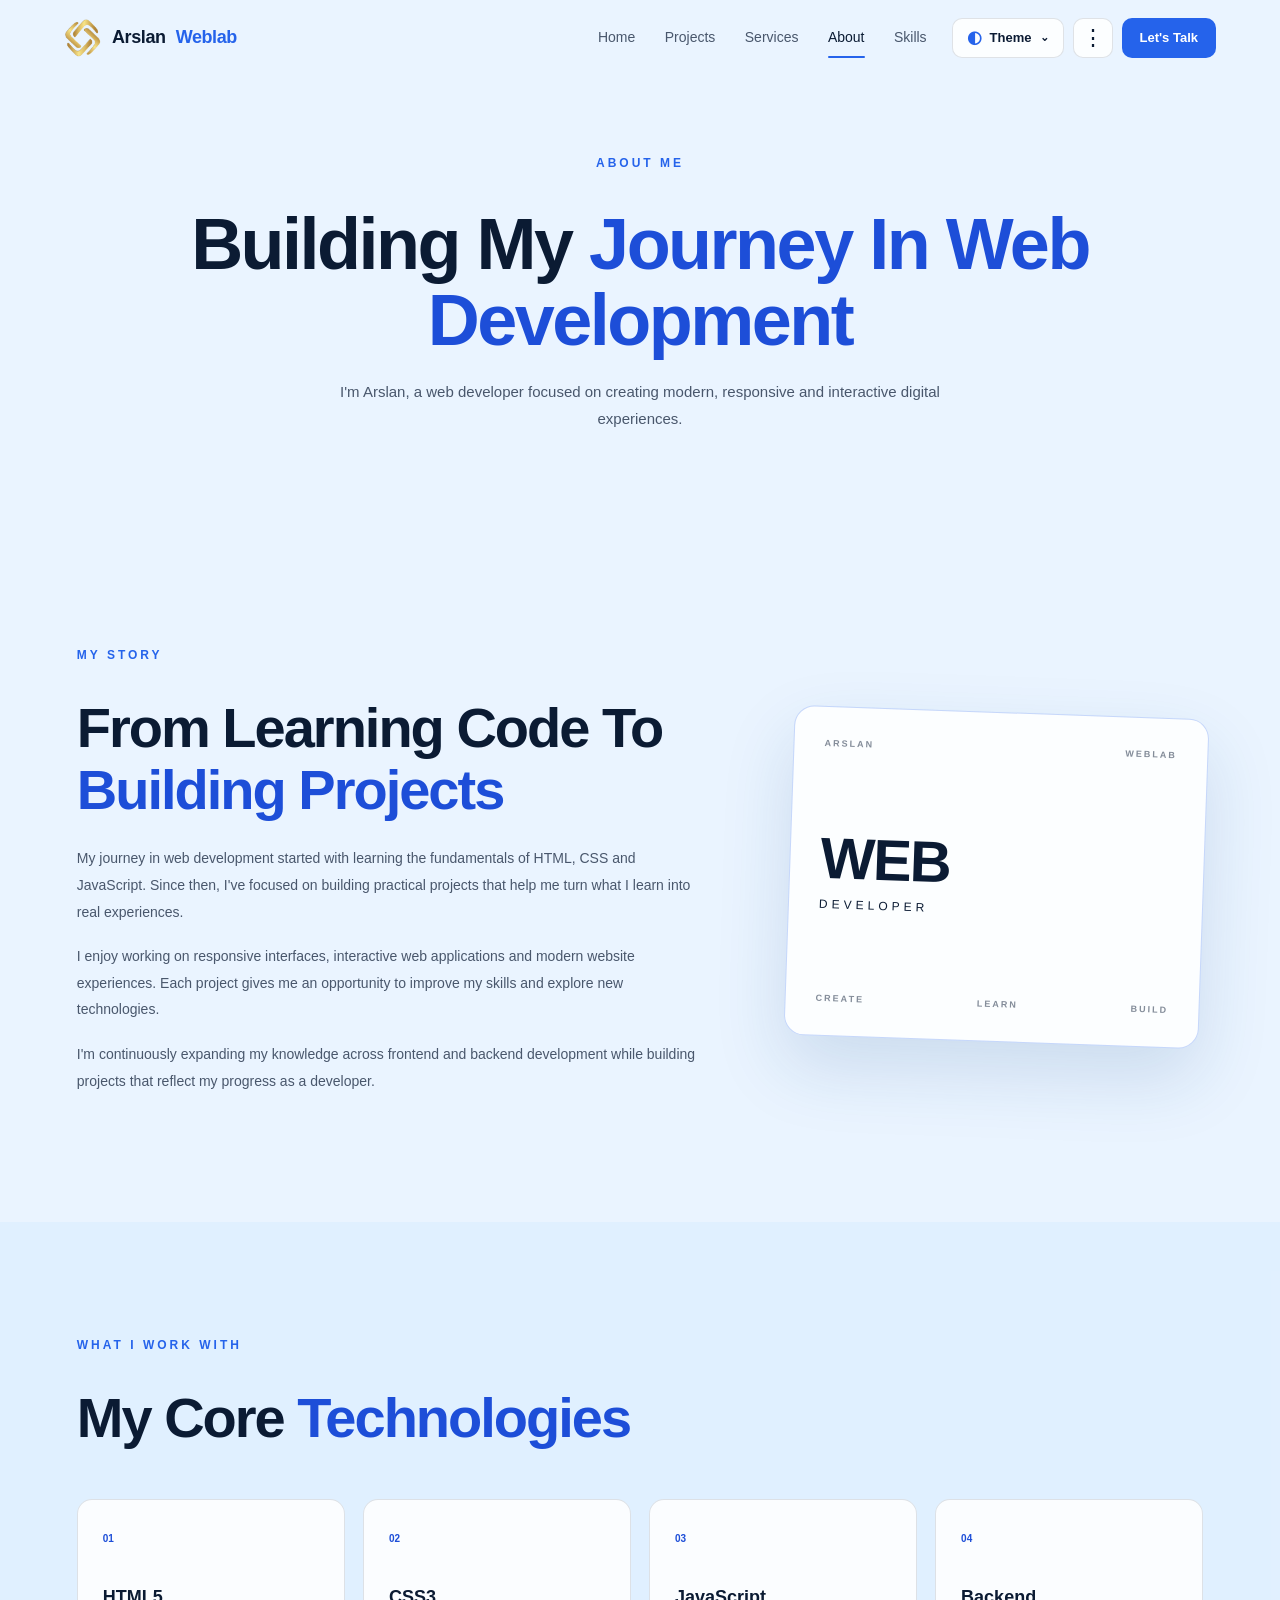
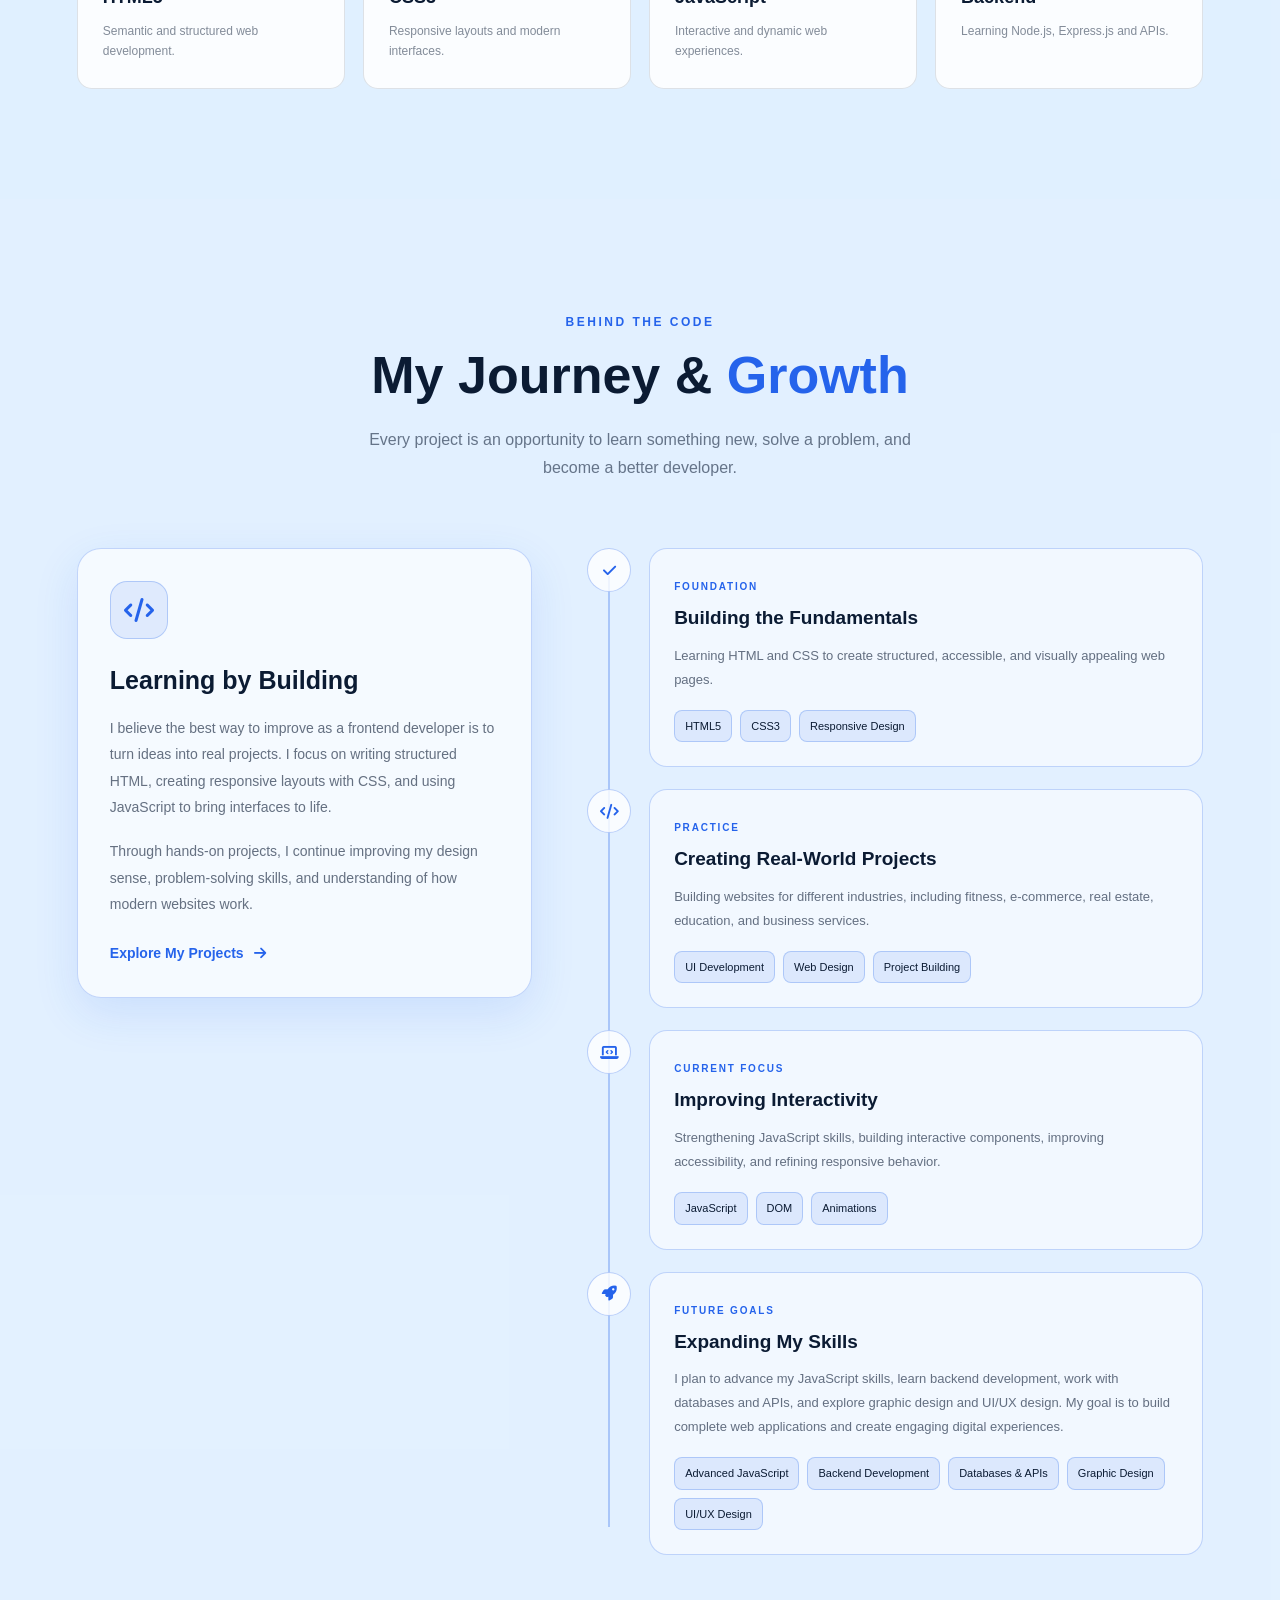
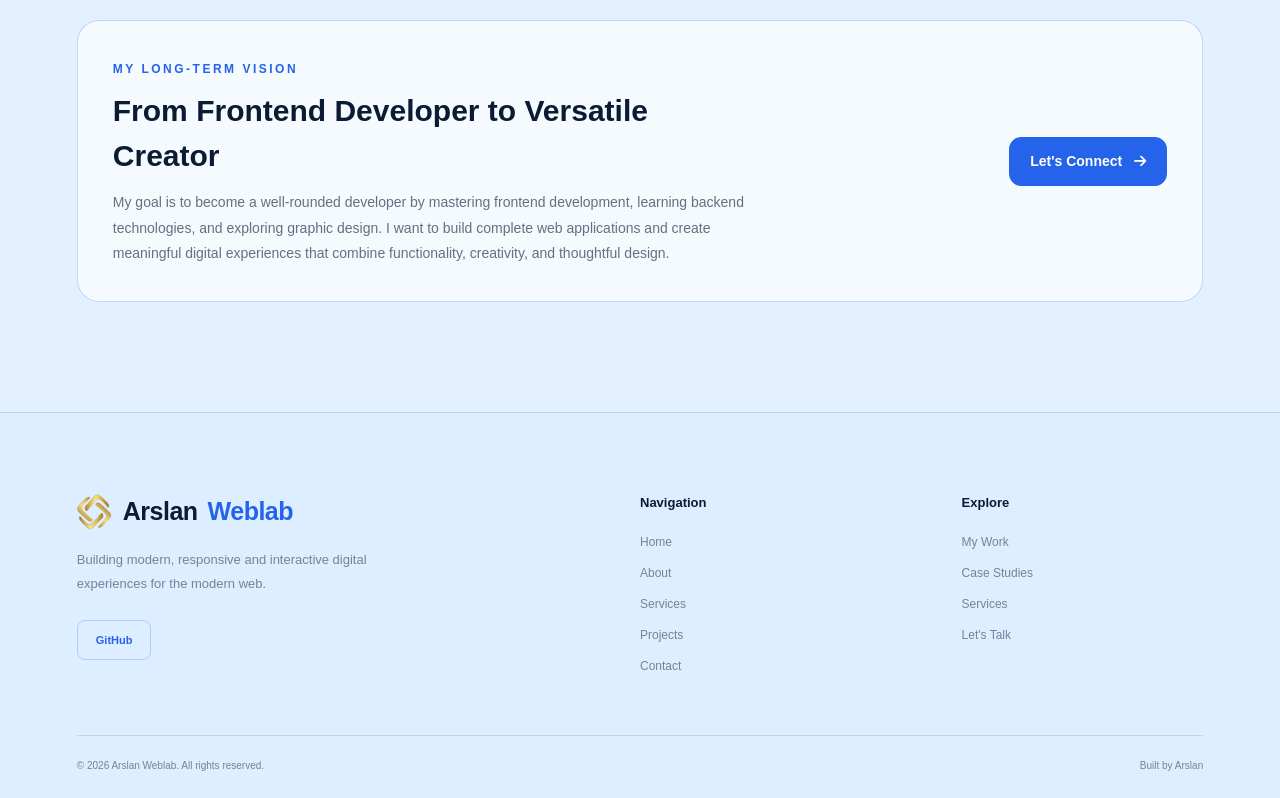
==== pages/about.html @ ab236b1d "Initial commit" ====
<!DOCTYPE html>
<html lang="en">

<head>
    <meta charset="UTF-8">
    <meta name="viewport" content="width=device-width, initial-scale=1.0">
    <title>About | Arslan Weblab</title>

    <link rel="stylesheet" href="../css/style.css">
    <link rel="stylesheet" href="../css/components.css">
    <link rel="stylesheet" href="../css/pages.css">
    <link rel="stylesheet" href="../css/responsive.css">
    <link rel="icon" href="../assets/logo/logo.png" type="image/png">
    <link rel="stylesheet" href="https://cdnjs.cloudflare.com/ajax/libs/font-awesome/6.7.2/css/all.min.css">

    <noscript><style>#pageLoader{display:none!important;}</style></noscript>
    <script>
        (function() {
            var validThemes = ["system", "dark-blue", "light-blue", "white", "multi"];
            var saved = "system";
            try {
                var stored = localStorage.getItem("selectedTheme") || localStorage.getItem("arslanWeblabTheme");
                if (stored === "black") {
                    saved = "dark-blue";
                } else if (validThemes.indexOf(stored) !== -1) {
                    saved = stored;
                }
            } catch (e) {
                saved = "system";
            }
            var systemDark = window.matchMedia && window.matchMedia("(prefers-color-scheme: dark)").matches;
            var applied = saved === "system" ? (systemDark ? "dark-blue" : "light-blue") : saved;
            document.documentElement.setAttribute("data-theme", applied);
            document.documentElement.setAttribute("data-selected-theme", saved);
        })();
    </script>
</head>

<body>

    <div id="pageLoader" class="page-loader" aria-hidden="true">
        <div class="loader-track">
            <div class="loader-bar"></div>
        </div>
    </div>

  

    <header class="site-header">

        <nav class="navbar" aria-label="Main Navigation">

            <a href="../index.html" class="brand">
                <img src="../assets/logo/logo.png" alt="Arslan Weblab Logo">
                Arslan<span> Weblab</span>
            </a>

            <div class="nav-links">
                <a href="../index.html" class="nav-link">Home</a>
                <a href="projects.html" class="nav-link">Projects</a>
                <a href="services.html" class="nav-link">Services</a>
                <a href="about.html" class="nav-link active">About</a>
                <a href="about.html#skills" class="nav-link">Skills</a>
            </div>

            <div class="nav-actions">

                <div class="theme-switcher">
                    <button class="theme-toggle-btn" id="themeToggleBtn" type="button" aria-expanded="false"
                        aria-controls="themeOptions" aria-label="Theme menu">
                        <span class="theme-toggle-icon">◐</span>
                        <span>Theme</span>
                        <span class="theme-toggle-arrow">⌄</span>
                    </button>

                    <div class="theme-options" id="themeOptions" hidden>
                        <div class="theme-options-heading">Choose a Theme</div>

                        <button class="theme-option" type="button" data-theme-option="system" aria-pressed="false">
                            <span class="theme-preview theme-preview-system"></span>
                            <span class="theme-option-name">System Theme</span>
                            <span class="theme-check"></span>
                        </button>

                        <button class="theme-option" type="button" data-theme-option="dark-blue" aria-pressed="false">
                            <span class="theme-preview theme-preview-dark"></span>
                            <span class="theme-option-name">Dark Blue</span>
                            <span class="theme-check"></span>
                        </button>

                        <button class="theme-option" type="button" data-theme-option="light-blue" aria-pressed="false">
                            <span class="theme-preview theme-preview-light-blue"></span>
                            <span class="theme-option-name">Light Blue</span>
                            <span class="theme-check"></span>
                        </button>

                        <button class="theme-option" type="button" data-theme-option="white" aria-pressed="false">
                            <span class="theme-preview theme-preview-white"></span>
                            <span class="theme-option-name">Pure White</span>
                            <span class="theme-check"></span>
                        </button>

                        <button class="theme-option" type="button" data-theme-option="multi" aria-pressed="false">
                            <span class="theme-preview theme-preview-multi"></span>
                            <span class="theme-option-name">Multicolor</span>
                            <span class="theme-check"></span>
                        </button>
                    </div>
                </div>

                <button class="more-button" id="moreButton" type="button" aria-label="Open more navigation"
                    aria-expanded="false" aria-controls="moreMenu" title="More">
                    ⋮
                </button>

                <a href="contact.html" class="nav-cta">Let's Talk</a>

            </div>

            <button class="mobile-menu-button" id="mobileMenuButton" type="button" aria-label="Open navigation menu"
                aria-expanded="false" aria-controls="mobileMenu">
                <span></span>
                <span></span>
                <span></span>
            </button>

        </nav>

        <div class="more-menu" id="moreMenu" aria-label="More navigation links">
            <a href="case-studies.html">
                <span>Case Studies</span>
                <span>↗</span>
            </a>
            <a href="services.html#process">
                <span>Process</span>
                <span>↗</span>
            </a>
            <a href="about.html#testimonials">
                <span>Testimonials</span>
                <span>↗</span>
            </a>
            <a href="https://github.com/arslansahil850-alt" target="_blank" rel="noopener noreferrer">
                <span>GitHub</span>
                <span>↗</span>
            </a>
            <a href="about.html#developer">
                <span>Developer</span>
                <span>↗</span>
            </a>
        </div>

        <div class="mobile-menu" id="mobileMenu" aria-label="Mobile Navigation">

            
            <div class="mobile-menu-section mobile-primary-nav">
                <div class="mobile-section-label">Navigation</div>
                <div class="mobile-menu-links">
                    <a href="../index.html" class="mobile-nav-link">Home</a>
                    <a href="projects.html" class="mobile-nav-link">Projects</a>
                    <a href="services.html" class="mobile-nav-link">Services</a>
                    <a href="about.html" class="mobile-nav-link active">About</a>
                    <a href="about.html#skills" class="mobile-nav-link">Skills</a>
                </div>
            </div>

            
            <div class="mobile-menu-section mobile-additional-nav">
                <div class="mobile-section-label">More Links</div>
                <div class="mobile-menu-links">
                    <a href="case-studies.html" class="mobile-nav-link">
                        <span>Case Studies</span>
                        <span class="mobile-nav-arrow">↗</span>
                    </a>
                    <a href="services.html#process" class="mobile-nav-link">
                        <span>Process</span>
                        <span class="mobile-nav-arrow">↗</span>
                    </a>
                    <a href="about.html#testimonials" class="mobile-nav-link">
                        <span>Testimonials</span>
                        <span class="mobile-nav-arrow">↗</span>
                    </a>
                    <a href="https://github.com/arslansahil850-alt" target="_blank" rel="noopener noreferrer" class="mobile-nav-link">
                        <span>GitHub</span>
                        <span class="mobile-nav-arrow">↗</span>
                    </a>
                    <a href="about.html#developer" class="mobile-nav-link">
                        <span>Developer</span>
                        <span class="mobile-nav-arrow">↗</span>
                    </a>
                </div>
            </div>

            
            <div class="mobile-menu-section mobile-theme-section">
                <div class="mobile-theme-wrapper">
                    <button class="mobile-theme-button" id="mobileThemeButton" type="button" aria-expanded="false"
                        aria-controls="mobileThemeOptions">
                        <span class="mobile-theme-button-left">
                            <span class="theme-toggle-icon">◐</span>
                            <span>Theme:</span>
                            <strong id="mobileThemeName">Multicolor</strong>
                        </span>
                        <span class="mobile-extra-arrow">⌄</span>
                    </button>

                    <div class="mobile-theme-options" id="mobileThemeOptions" hidden>
                        <button class="theme-option" type="button" data-theme-option="system" aria-pressed="false">
                            <span class="theme-preview theme-preview-system"></span>
                            <span class="theme-option-name">System Theme</span>
                            <span class="theme-check"></span>
                        </button>

                        <button class="theme-option" type="button" data-theme-option="dark-blue" aria-pressed="false">
                            <span class="theme-preview theme-preview-dark"></span>
                            <span class="theme-option-name">Dark Blue</span>
                            <span class="theme-check"></span>
                        </button>

                        <button class="theme-option" type="button" data-theme-option="light-blue" aria-pressed="false">
                            <span class="theme-preview theme-preview-light-blue"></span>
                            <span class="theme-option-name">Light Blue</span>
                            <span class="theme-check"></span>
                        </button>

                        <button class="theme-option" type="button" data-theme-option="white" aria-pressed="false">
                            <span class="theme-preview theme-preview-white"></span>
                            <span class="theme-option-name">Pure White</span>
                            <span class="theme-check"></span>
                        </button>

                        <button class="theme-option" type="button" data-theme-option="multi" aria-pressed="false">
                            <span class="theme-preview theme-preview-multi"></span>
                            <span class="theme-option-name">Multicolor</span>
                            <span class="theme-check"></span>
                        </button>
                    </div>
                </div>
            </div>

            
            <div class="mobile-menu-section mobile-contact-section">
                <a href="contact.html" class="mobile-cta">
                    <span>Let's Talk</span>
                    <span>→</span>
                </a>
            </div>

        </div>

    </header>

    <main>

        <section class="page-hero">
            <div class="page-hero-container">

                <span class="section-label">ABOUT ME</span>

                <h1>
                    Building My
                    <span>Journey In Web Development</span>
                </h1>

                <p>
                    I'm Arslan, a web developer focused on creating modern,
                    responsive and interactive digital experiences.
                </p>

            </div>
        </section>

        <section class="about-page-section" id="developer">
            <div class="about-page-container">

                <div class="about-page-content">

                    <span class="section-label">MY STORY</span>

                    <h2>
                        From Learning Code To
                        <span>Building Projects</span>
                    </h2>

                    <p>
                        My journey in web development started with learning
                        the fundamentals of HTML, CSS and JavaScript.
                        Since then, I've focused on building practical
                        projects that help me turn what I learn into real
                        experiences.
                    </p>

                    <p>
                        I enjoy working on responsive interfaces,
                        interactive web applications and modern website
                        experiences. Each project gives me an opportunity
                        to improve my skills and explore new technologies.
                    </p>

                    <p>
                        I'm continuously expanding my knowledge across
                        frontend and backend development while building
                        projects that reflect my progress as a developer.
                    </p>

                </div>

                <div class="about-page-card">

                    <div class="about-page-card-top">
                        <span>ARSLAN</span>
                        <span>WEBLAB</span>
                    </div>

                    <div class="about-page-card-main">
                        <strong>WEB</strong>
                        <span>DEVELOPER</span>
                    </div>

                    <div class="about-page-card-bottom">
                        <span>CREATE</span>
                        <span>LEARN</span>
                        <span>BUILD</span>
                    </div>

                </div>

            </div>
        </section>

        <section class="about-skills-preview" id="skills">
            <div class="about-skills-container">

                <div class="about-skills-heading">
                    <span class="section-label">WHAT I WORK WITH</span>

                    <h2>
                        My Core
                        <span>Technologies</span>
                    </h2>
                </div>

                <div class="about-skills-grid">

                    <div class="about-skill-item">
                        <span>01</span>
                        <h3>HTML5</h3>
                        <p>Semantic and structured web development.</p>
                    </div>

                    <div class="about-skill-item">
                        <span>02</span>
                        <h3>CSS3</h3>
                        <p>Responsive layouts and modern interfaces.</p>
                    </div>

                    <div class="about-skill-item">
                        <span>03</span>
                        <h3>JavaScript</h3>
                        <p>Interactive and dynamic web experiences.</p>
                    </div>

                    <div class="about-skill-item">
                        <span>04</span>
                        <h3>Backend</h3>
                        <p>Learning Node.js, Express.js and APIs.</p>
                    </div>

                </div>

            </div>
        </section>

        <section class="journey-section" id="journey">
            <div class="journey-container">

                <div class="journey-heading">
                    <span class="journey-eyebrow">BEHIND THE CODE</span>
                    <h2>My Journey & <span>Growth</span></h2>
                    <p>
                        Every project is an opportunity to learn something new,
                        solve a problem, and become a better developer.
                    </p>
                </div>

                <div class="journey-content">

                    <div class="journey-intro">
                        <div class="journey-icon">
                            <i class="fas fa-code"></i>
                        </div>

                        <h3>Learning by Building</h3>

                        <p>
                            I believe the best way to improve as a frontend developer
                            is to turn ideas into real projects. I focus on writing
                            structured HTML, creating responsive layouts with CSS,
                            and using JavaScript to bring interfaces to life.
                        </p>

                        <p>
                            Through hands-on projects, I continue improving my
                            design sense, problem-solving skills, and understanding
                            of how modern websites work.
                        </p>

                        <a href="projects.html" class="journey-link">
                            Explore My Projects
                            <i class="fas fa-arrow-right"></i>
                        </a>
                    </div>

                    <div class="journey-timeline">

                        <article class="journey-step">
                            <div class="journey-step-marker">
                                <i class="fas fa-check"></i>
                            </div>

                            <div class="journey-step-content">
                                <span class="journey-step-label">FOUNDATION</span>
                                <h3>Building the Fundamentals</h3>
                                <p>
                                    Learning HTML and CSS to create structured,
                                    accessible, and visually appealing web pages.
                                </p>
                                <div class="journey-tags">
                                    <span>HTML5</span>
                                    <span>CSS3</span>
                                    <span>Responsive Design</span>
                                </div>
                            </div>
                        </article>

                        <article class="journey-step">
                            <div class="journey-step-marker">
                                <i class="fas fa-code"></i>
                            </div>

                            <div class="journey-step-content">
                                <span class="journey-step-label">PRACTICE</span>
                                <h3>Creating Real-World Projects</h3>
                                <p>
                                    Building websites for different industries,
                                    including fitness, e-commerce, real estate,
                                    education, and business services.
                                </p>
                                <div class="journey-tags">
                                    <span>UI Development</span>
                                    <span>Web Design</span>
                                    <span>Project Building</span>
                                </div>
                            </div>
                        </article>

                        <article class="journey-step">
                            <div class="journey-step-marker">
                                <i class="fas fa-laptop-code"></i>
                            </div>

                            <div class="journey-step-content">
                                <span class="journey-step-label">CURRENT FOCUS</span>
                                <h3>Improving Interactivity</h3>
                                <p>
                                    Strengthening JavaScript skills, building
                                    interactive components, improving accessibility,
                                    and refining responsive behavior.
                                </p>
                                <div class="journey-tags">
                                    <span>JavaScript</span>
                                    <span>DOM</span>
                                    <span>Animations</span>
                                </div>
                            </div>
                        </article>

                        <article class="journey-step journey-step-future">
                            <div class="journey-step-marker">
                                <i class="fas fa-rocket"></i>
                            </div>

                            <div class="journey-step-content">
                                <span class="journey-step-label">FUTURE GOALS</span>
                                <h3>Expanding My Skills</h3>
                                <p>
                                    I plan to advance my JavaScript skills, learn backend development,
                                    work with databases and APIs, and explore graphic design and UI/UX
                                    design. My goal is to build complete web applications and create
                                    engaging digital experiences.
                                </p>

                                <div class="journey-tags">
                                    <span>Advanced JavaScript</span>
                                    <span>Backend Development</span>
                                    <span>Databases & APIs</span>
                                    <span>Graphic Design</span>
                                    <span>UI/UX Design</span>
                                </div>
                            </div>
                        </article>

                    </div>
                </div>

                <div class="journey-bottom" id="testimonials">
                    <div>
                        <span class="journey-bottom-label">MY LONG-TERM VISION</span>
                        <h3>From Frontend Developer to Versatile Creator</h3>
                        <p>
                            My goal is to become a well-rounded developer by mastering frontend
                            development, learning backend technologies, and exploring graphic
                            design. I want to build complete web applications and create
                            meaningful digital experiences that combine functionality,
                            creativity, and thoughtful design.
                        </p>
                    </div>

                    <a href="contact.html" class="journey-contact-btn">
                        Let's Connect
                        <i class="fas fa-arrow-right"></i>
                    </a>
                </div>
            </div>
        </section>

    </main>

    <footer class="site-footer">
        <div class="footer-container">

            <div class="footer-main">

                <div class="footer-brand">
                    <a href="../index.html" class="footer-logo">
                        <img src="../assets/logo/logo.png" alt="Arslan Weblab Logo">
                        Arslan <span>Weblab</span>
                    </a>

                    <p>
                        Building modern, responsive and interactive
                        digital experiences for the modern web.
                    </p>

                    <a href="https://github.com/arslansahil850-alt" target="_blank" rel="noopener noreferrer"
                        class="footer-github">
                        GitHub
                    </a>
                </div>

                <div class="footer-links-group">
                    <h3>Navigation</h3>

                    <a href="../index.html">Home</a>
                    <a href="about.html">About</a>
                    <a href="services.html">Services</a>
                    <a href="projects.html">Projects</a>
                    <a href="contact.html">Contact</a>
                </div>

                <div class="footer-links-group">
                    <h3>Explore</h3>

                    <a href="projects.html">My Work</a>
                    <a href="case-studies.html">Case Studies</a>
                    <a href="services.html">Services</a>
                    <a href="contact.html">Let's Talk</a>
                </div>

            </div>

            <div class="footer-bottom">
                <span>© 2026 Arslan Weblab. All rights reserved.</span>
                <span>Built by Arslan</span>
            </div>

        </div>
    </footer>

    <script src="../js/main.js"></script>
    <script src="../js/animations.js"></script>


</body>

</html>
---- css/style.css ----
:root {
    --bg: #05070b;
    --bg-secondary: #0a0f18;
    --surface: #0d131f;
    --surface-hover: #121a29;
    --text: #ffffff;
    --text-secondary: rgba(255, 255, 255, 0.72);
    --text-muted: rgba(255, 255, 255, 0.45);
    --border: rgba(255, 255, 255, 0.1);
    --border-hover: rgba(255, 255, 255, 0.18);
    --accent: #2563eb;
    --accent-hover: #3b82f6;
    --accent-soft: rgba(37, 99, 235, 0.12);
    --glass: rgba(5, 7, 11, 0.72);
    --shadow: rgba(0, 0, 0, 0.35);
    --radius-sm: 8px;
    --radius-md: 12px;
    --radius-lg: 18px;
    --transition: 0.3s ease;
    --custom-blue: #3670d4;
    --blue-border: rgba(59, 130, 246, 0.25);
    --blue-border-strong: rgba(59, 130, 246, 0.5);
    --blue-soft: rgba(37, 99, 235, 0.12);
    --card-background: var(--surface);
    --text-primary: var(--text);
    --form-background: var(--surface);
    --section-overlay: var(--accent-soft);
    --section-overlay-strong: var(--surface);
    --button-bg: var(--surface);
}

html[data-theme="dark-blue"],
body[data-theme="dark-blue"] {
    --bg: #06111f;
    --bg-secondary: #09182b;
    --surface: #0d2037;
    --surface-hover: #122944;
    --text: #ffffff;
    --text-secondary: rgba(255, 255, 255, 0.74);
    --text-muted: rgba(255, 255, 255, 0.48);
    --border: rgba(120, 180, 255, 0.12);
    --border-hover: rgba(120, 180, 255, 0.22);
    --accent: #3b82f6;
    --accent-hover: #60a5fa;
    --accent-soft: rgba(59, 130, 246, 0.14);
    --glass: rgba(6, 17, 31, 0.85);
    --shadow: rgba(0, 20, 50, 0.4);
    --blue-border: rgba(120, 180, 255, 0.22);
    --blue-border-strong: rgba(120, 180, 255, 0.4);
    --blue-soft: rgba(59, 130, 246, 0.14);
    --card-background: var(--surface);
    --text-primary: var(--text);
    --form-background: var(--surface);
    --section-overlay: var(--accent-soft);
    --section-overlay-strong: var(--surface);
    --button-bg: var(--surface);
}

html[data-theme="light-blue"],
body[data-theme="light-blue"] {
    --bg: #eaf4ff;
    --bg-secondary: #dceeff;
    --surface: rgba(255, 255, 255, 0.85);
    --surface-hover: #ffffff;
    --text: #0b1b33;
    --text-secondary: rgba(11, 27, 51, 0.72);
    --text-muted: rgba(11, 27, 51, 0.5);
    --border: rgba(11, 27, 51, 0.12);
    --border-hover: rgba(37, 99, 235, 0.25);
    --accent: #2563eb;
    --accent-hover: #1d4ed8;
    --accent-soft: rgba(37, 99, 235, 0.1);
    --glass: rgba(234, 244, 255, 0.88);
    --shadow: rgba(30, 80, 140, 0.15);
    --blue-border: rgba(37, 99, 235, 0.2);
    --blue-border-strong: rgba(37, 99, 235, 0.4);
    --blue-soft: rgba(37, 99, 235, 0.1);
    --card-background: var(--surface);
    --text-primary: var(--text);
    --form-background: var(--surface);
    --section-overlay: var(--accent-soft);
    --section-overlay-strong: var(--surface);
    --button-bg: var(--surface);
}

html[data-theme="white"],
body[data-theme="white"] {
    --bg: #ffffff;
    --bg-secondary: #f4f6f9;
    --surface: #ffffff;
    --surface-hover: #f7f9fc;
    --text: #101828;
    --text-secondary: #344054;
    --text-muted: #667085;
    --border: rgba(16, 24, 40, 0.12);
    --border-hover: rgba(37, 99, 235, 0.3);
    --accent: #2563eb;
    --accent-hover: #1d4ed8;
    --accent-soft: rgba(37, 99, 235, 0.08);
    --glass: rgba(255, 255, 255, 0.94);
    --shadow: rgba(16, 24, 40, 0.12);
    --blue-border: rgba(16, 24, 40, 0.15);
    --blue-border-strong: rgba(37, 99, 235, 0.3);
    --blue-soft: rgba(37, 99, 235, 0.08);
    --card-background: var(--surface);
    --text-primary: var(--text);
    --form-background: var(--surface);
    --section-overlay: var(--accent-soft);
    --section-overlay-strong: var(--surface);
    --button-bg: var(--surface);
}

html[data-theme="multi"],
body[data-theme="multi"] {
    --bg: #090714;
    --bg-secondary: #110b24;
    --surface: #15102b;
    --surface-hover: #1c1539;
    --text: #ffffff;
    --text-secondary: rgba(255, 255, 255, 0.74);
    --text-muted: rgba(255, 255, 255, 0.48);
    --border: rgba(255, 255, 255, 0.11);
    --border-hover: rgba(255, 255, 255, 0.22);
    --accent: #8b5cf6;
    --accent-hover: #a78bfa;
    --accent-soft: rgba(139, 92, 246, 0.14);
    --glass: rgba(9, 7, 20, 0.88);
    --shadow: rgba(40, 10, 80, 0.4);
    --blue-border: rgba(139, 92, 246, 0.25);
    --blue-border-strong: rgba(139, 92, 246, 0.45);
    --blue-soft: rgba(139, 92, 246, 0.14);
    --card-background: var(--surface);
    --text-primary: var(--text);
    --form-background: var(--surface);
    --section-overlay: var(--accent-soft);
    --section-overlay-strong: var(--surface);
    --button-bg: var(--surface);
}

*,
*::before,
*::after {
    box-sizing: border-box;
    margin: 0;
    padding: 0;
}

html {
    width: 100%;
    min-height: 100%;
    overflow-x: hidden;
    scroll-behavior: smooth;
    scrollbar-width: thin;
    scrollbar-color: #3a3a40 transparent;
}

body {
    width: 100%;
    min-height: 100vh;
    overflow-x: hidden;
    background: var(--bg);
    color: var(--text);
    font-family: Arial, Helvetica, sans-serif;
    line-height: 1.5;
    transition: background-color 0.35s ease, color 0.35s ease;
}

button,
input,
textarea,
select {
    font: inherit;
}

button,
a {
    -webkit-tap-highlight-color: transparent;
}

a {
    color: inherit;
}

img {
    display: block;
    max-width: 100%;
}

main {
    width: 100%;
    min-height: 100vh;
}

.site-header {
    position: fixed;
    top: 0;
    left: 0;
    width: 100%;
    z-index: 1000;
}

.navbar {
    position: relative;
    width: 100%;
    min-height: 76px;
    padding: 0 clamp(20px, 5vw, 70px);
    display: flex;
    align-items: center;
    gap: 25px;
    background: transparent;
    border-bottom: 1px solid transparent;
    transition:
        background-color 0.3s ease,
        border-color 0.3s ease,
        backdrop-filter 0.3s ease;
}

.site-header.scrolled .navbar {
    background: var(--glass);
    border-bottom-color: var(--border);
    backdrop-filter: blur(18px);
    -webkit-backdrop-filter: blur(18px);
}

.brand {
    flex-shrink: 0;
    display: inline-flex;
    align-items: center;
    gap: 10px;
    min-width: 0;
    color: var(--text);
    text-decoration: none;
    font-size: 18px;
    font-weight: 700;
    letter-spacing: -0.4px;
}

.brand img {
    width: 38px;
    height: 38px;
    flex-shrink: 0;
    object-fit: contain;
}

.brand span {
    font-size: 18px;
    font-weight: 700;
    letter-spacing: -0.4px;
    color: var(--accent);
}

.nav-links {
    margin-left: auto;
    display: flex;
    align-items: center;
    gap: clamp(18px, 2.3vw, 30px);
}

.nav-link {
    position: relative;
    padding: 10px 0;
    color: var(--text-secondary);
    text-decoration: none;
    font-size: 14px;
    font-weight: 500;
    white-space: nowrap;
    transition: color var(--transition);
}

.nav-link:hover,
.nav-link.active {
    color: var(--text);
}

.nav-link::after {
    content: "";
    position: absolute;
    left: 0;
    bottom: 0;
    width: 0;
    height: 2px;
    border-radius: 20px;
    background: var(--accent);

    transition: width var(--transition);
}

.nav-link:hover::after,
.nav-link.active::after {
    width: 100%;
}

.nav-actions {
    display: flex;
    align-items: center;
    gap: 9px;
    flex-shrink: 0;
}

.theme-switcher {
    position: relative;
    display: inline-flex;
    align-items: center;
}

.theme-toggle-btn {
    display: inline-flex;
    align-items: center;
    justify-content: center;
    gap: 8px;
    min-height: 40px;
    padding: 0 14px;
    border: 1px solid var(--border);
    border-radius: 10px;
    background: var(--surface);
    color: var(--text);
    font: inherit;
    font-size: 13px;
    font-weight: 600;
    cursor: pointer;
    transition: background-color var(--transition), border-color var(--transition), transform var(--transition);
}

.theme-toggle-btn:hover {
    background: var(--surface-hover);
    border-color: var(--border-hover);
    transform: translateY(-2px);
}

.theme-toggle-btn:focus-visible {
    outline: 2px solid var(--accent);
    outline-offset: 2px;
}

.theme-toggle-icon {
    font-size: 17px;
    color: var(--accent);
    line-height: 1;
}

.theme-toggle-arrow {
    font-size: 11px;
    transition: transform var(--transition);
}

.theme-toggle-btn[aria-expanded="true"] .theme-toggle-arrow {
    transform: rotate(180deg);
}

.theme-options {
    position: absolute;
    top: calc(100% + 10px);
    right: 0;
    z-index: 10005;
    width: 220px;
    padding: 8px;
    display: grid;
    gap: 4px;
    background: var(--glass);
    border: 1px solid var(--border);
    border-radius: 15px;
    box-shadow: 0 20px 50px var(--shadow);
    backdrop-filter: blur(24px);
    -webkit-backdrop-filter: blur(24px);
}

.theme-options[hidden] {
    display: none !important;
}

.theme-options-heading {
    padding: 6px 10px 4px;
    color: var(--accent);
    font-size: 11px;
    font-weight: 700;
    letter-spacing: 1px;
    text-transform: uppercase;
}

.theme-option {
    display: flex;
    align-items: center;
    gap: 10px;
    width: 100%;
    padding: 9px 10px;
    border: 1px solid transparent;
    border-radius: 9px;
    background: transparent;
    color: var(--text);
    font: inherit;
    font-size: 13px;
    font-weight: 500;
    text-align: left;
    cursor: pointer;
    transition: background-color var(--transition), border-color var(--transition);
}

.theme-option:hover,
.theme-option.active {
    background: var(--accent-soft);
    border-color: var(--border-hover);
}

.theme-preview {
    flex: 0 0 20px;
    width: 20px;
    height: 20px;
    border: 1px solid var(--border);
    border-radius: 6px;
}

.theme-preview-system {
    background: linear-gradient(90deg, #172033 50%, #ffffff 50%);
}

.theme-preview-dark {
    background: linear-gradient(135deg, #081426 50%, #4d8dff 50%);
}

.theme-preview-light-blue {
    background: linear-gradient(135deg, #dceeff 50%, #2563eb 50%);
}

.theme-preview-white {
    background: linear-gradient(135deg, #ffffff 50%, #cbd5e1 50%);
}

.theme-preview-multi {
    background: linear-gradient(135deg, #8b5cf6, #ec4899, #06b6d4);
}

.theme-option-name {
    flex: 1;
}

.theme-check {
    color: var(--accent);
    font-weight: 800;
}

.theme-option.active .theme-check::before {
    content: "✓";
}

.more-button {
    width: 40px;
    height: 40px;
    flex-shrink: 0;
    display: inline-flex;
    align-items: center;
    justify-content: center;
    border: 1px solid var(--border);
    border-radius: 10px;
    background: var(--surface);
    color: var(--text);
    font-size: 22px;
    line-height: 1;
    cursor: pointer;
    transition: background-color var(--transition), border-color var(--transition), transform var(--transition);
}

.more-button:hover {
    background: var(--surface-hover);
    border-color: var(--border-hover);
    transform: translateY(-2px);
}

.more-button:focus-visible {
    outline: 2px solid var(--accent);
    outline-offset: 2px;
}

.more-button.open {
    transform: rotate(90deg);
}

.nav-cta {
    min-height: 40px;
    padding: 0 18px;
    display: inline-flex;
    align-items: center;
    justify-content: center;
    border-radius: 10px;
    background: var(--accent);
    color: #ffffff !important;
    text-decoration: none;
    font-size: 13px;
    font-weight: 600;
    white-space: nowrap;
    transition: background-color var(--transition), transform var(--transition), box-shadow var(--transition);
}

.nav-cta:hover {
    background: var(--accent-hover);
    transform: translateY(-2px);
    box-shadow: 0 10px 25px var(--accent-soft);
}

.nav-cta:focus-visible {
    outline: 2px solid var(--accent);
    outline-offset: 2px;
}

.more-menu {
    position: absolute;
    top: calc(100% + 10px);
    right: clamp(20px, 5vw, 70px);
    width: 220px;
    padding: 8px;
    display: flex;
    flex-direction: column;
    gap: 3px;
    background: var(--glass);
    border: 1px solid var(--border);
    border-radius: 15px;
    box-shadow: 0 20px 50px var(--shadow);
    backdrop-filter: blur(24px);
    -webkit-backdrop-filter: blur(24px);
    opacity: 0;
    visibility: hidden;
    transform: translateY(-10px) scale(0.98);
    transform-origin: top right;
    transition: opacity 0.25s ease, visibility 0.25s ease, transform 0.25s ease;
    z-index: 10005;
}

.more-menu.open {
    opacity: 1;
    visibility: visible;
    transform: translateY(0) scale(1);
}

.more-menu a {
    min-height: 42px;
    padding: 0 12px;
    display: flex;
    align-items: center;
    justify-content: space-between;
    gap: 15px;
    border-radius: 9px;
    color: var(--text-secondary);
    text-decoration: none;
    font-size: 13px;
    font-weight: 500;
    transition: background-color var(--transition), color var(--transition), padding var(--transition);
}

.more-menu a span:last-child {
    color: var(--text-muted);
    transition: transform var(--transition);
}

.more-menu a:hover {
    padding-left: 15px;
    background: var(--accent-soft);
    color: var(--text);
}

.more-menu a:hover span:last-child {
    transform: translate(2px, -2px);
    color: var(--accent);
}

.mobile-menu-button {
    display: none;
}

.mobile-menu {
    display: none;
}



.hero {
    width: 100%;
    min-height: calc(100vh - 80px);
    display: flex;
    align-items: center;
    position: relative;
    overflow: hidden;
    padding: 100px 6%;
}

.hero::before {
    content: "";
    position: absolute;
    width: 500px;
    height: 500px;
    top: -180px;
    left: -180px;
    border-radius: 50%;
    background: var(--accent-soft);
    filter: blur(100px);
    pointer-events: none;
}

.hero::after {
    content: "";
    position: absolute;
    width: 450px;
    height: 450px;
    right: -180px;
    bottom: -180px;
    border-radius: 50%;
    background: var(--accent-soft);
    filter: blur(100px);
    pointer-events: none;
}

.hero-container {
    width: 100%;
    max-width: 1400px;
    margin: 0 auto;
    display: grid;
    grid-template-columns: 1.05fr 0.95fr;
    align-items: center;
    gap: 70px;
}

.hero-content {
    position: relative;
    z-index: 2;
}

.hero-label {
    display: inline-flex;
    align-items: center;
    gap: 10px;
    font-size: 13px;
    font-weight: 700;
    letter-spacing: 3px;
    color: var(--accent);
    margin-bottom: 22px;
    opacity: 0;
    transform: translateY(25px);
    animation: heroContentIn 0.8s ease forwards;
    animation-delay: 0.1s;
}

.hero-label::before {
    content: "";
    width: 35px;
    height: 2px;
    background: var(--accent);
}

.hero h1 {
    max-width: 800px;
    font-size: clamp(48px, 6vw, 88px);
    line-height: 1.02;
    font-weight: 800;
    letter-spacing: -3px;
    color: var(--text);
    margin-bottom: 28px;
    opacity: 0;
    transform: translateY(25px);
    animation: heroContentIn 0.8s ease forwards;
    animation-delay: 0.2s;
}

.hero h1 span {
    color: var(--accent);
}

.hero-description {
    max-width: 620px;
    font-size: 17px;
    line-height: 1.8;
    color: var(--text-secondary);
    margin-bottom: 35px;
    opacity: 0;
    transform: translateY(25px);
    animation: heroContentIn 0.8s ease forwards;
    animation-delay: 0.3s;
}

.hero-buttons {
    display: flex;
    align-items: center;
    gap: 16px;
    flex-wrap: wrap;
    opacity: 0;
    transform: translateY(25px);
    animation: heroContentIn 0.8s ease forwards;
    animation-delay: 0.4s;
}

.hero-btn {
    min-height: 52px;
    padding: 0 25px;
    display: inline-flex;
    align-items: center;
    justify-content: center;
    border-radius: 10px;
    font-size: 14px;
    font-weight: 700;
    text-decoration: none;
    transition: 0.3s ease;
}

.hero-btn-primary {
    color: #ffffff;
    background: var(--accent);
    border: 1px solid var(--accent);
}

.hero-btn-primary:hover {
    transform: translateY(-3px);
    background: var(--accent-hover);
}

.hero-btn-secondary {
    color: var(--text);
    background: transparent;
    border: 1px solid var(--border-hover);
}

.hero-btn-secondary:hover {
    transform: translateY(-3px);
    border-color: var(--accent);
    color: var(--accent);
}

.hero-stats {
    display: flex;
    align-items: center;
    gap: 45px;
    margin-top: 55px;
    opacity: 0;
    transform: translateY(25px);
    animation: heroContentIn 0.8s ease forwards;
    animation-delay: 0.5s;
}

.hero-stat {
    display: flex;
    flex-direction: column;
    gap: 5px;
}

.hero-stat strong {
    font-size: 25px;
    color: var(--text);
    font-weight: 800;
}

.hero-stat span {
    font-size: 12px;
    color: var(--text-muted);
    text-transform: uppercase;
    letter-spacing: 1px;
}

.hero-visual {
    position: relative;
    z-index: 2;
    min-height: 560px;
    display: flex;
    align-items: center;
    justify-content: center;
    opacity: 0;
    transform: translateX(30px);
    animation: heroVisualIn 1s ease forwards;
    animation-delay: 0.25s;
}

.hero-card {
    width: min(430px, 85%);
    min-height: 330px;
    position: relative;
    z-index: 3;
    padding: 22px;
    border: 1px solid var(--border-hover);
    border-radius: 22px;
    background: var(--surface);
    box-shadow: 0 30px 80px var(--shadow);
    backdrop-filter: blur(15px);
    transform: perspective(1000px) rotateY(-8deg) rotateX(3deg);
    transition: 0.5s ease;
}

.hero-card:hover {
    transform: perspective(1000px) rotateY(0deg) rotateX(0deg) translateY(-8px);
}

.hero-card-top {
    display: flex;
    gap: 7px;
    padding-bottom: 20px;
    border-bottom: 1px solid var(--border);
}

.hero-card-top span {
    width: 9px;
    height: 9px;
    border-radius: 50%;
    background: var(--accent);
}

.hero-code {
    padding: 35px 10px;
}

.hero-code .code-line {
    height: 8px;
    border-radius: 10px;
    margin-bottom: 14px;
    background: var(--accent);
    opacity: 0.7;
}

.code-long {
    width: 82%;
}

.code-medium {
    width: 60%;
}

.code-short {
    width: 38%;
}

.code-space {
    height: 14px;
}

.hero-card-footer {
    display: flex;
    align-items: center;
    justify-content: space-between;
    padding-top: 18px;
    border-top: 1px solid var(--border);
    font-size: 11px;
    color: var(--text-muted);
    letter-spacing: 1px;
}

.hero-orbit {
    position: absolute;
    border: 1px solid var(--border);
    border-radius: 50%;
    pointer-events: none;
}

.orbit-one {
    width: 520px;
    height: 520px;
}

.orbit-two {
    width: 370px;
    height: 370px;
}

.floating-badge {
    position: absolute;
    z-index: 4;
    padding: 12px 18px;
    border-radius: 12px;
    background: var(--surface);
    border: 1px solid var(--border-hover);
    color: var(--text);
    font-size: 12px;
    font-weight: 700;
    letter-spacing: 1px;
    box-shadow: 0 15px 35px var(--shadow);
    backdrop-filter: blur(10px);
}

.badge-html {
    top: 18%;
    left: 4%;
    animation: heroFloat 4s ease-in-out infinite;
}

.badge-js {
    right: 4%;
    top: 30%;
    animation: heroFloat 4.5s ease-in-out infinite 0.5s;
}

.badge-css {
    bottom: 17%;
    left: 9%;
    animation: heroFloat 5s ease-in-out infinite 1s;
}

@keyframes heroFloat {

    0%,
    100% {
        transform: translateY(0);
    }

    50% {
        transform: translateY(-12px);
    }
}

.hero-visual::before,
.hero-visual::after {
    content: "";
    position: absolute;
    border-radius: 50%;
    background: var(--accent);
    opacity: 0.35;
    filter: blur(1px);
    pointer-events: none;
}

.hero-visual::before {
    width: 5px;
    height: 5px;
    top: 12%;
    right: 20%;
    animation: heroParticleOne 5s ease-in-out infinite;
}

.hero-visual::after {
    width: 4px;
    height: 4px;
    bottom: 18%;
    right: 12%;
    animation: heroParticleTwo 6s ease-in-out infinite;
}

@keyframes heroParticleOne {

    0%,
    100% {
        transform: translate(0, 0);
        opacity: 0.25;
    }

    50% {
        transform: translate(-20px, 25px);
        opacity: 0.7;
    }
}

@keyframes heroParticleTwo {

    0%,
    100% {
        transform: translate(0, 0);
        opacity: 0.2;
    }

    50% {
        transform: translate(20px, -25px);
        opacity: 0.6;
    }
}


@keyframes heroContentIn {
    to {
        opacity: 1;
        transform: translateY(0);
    }
}

@keyframes heroVisualIn {
    to {
        opacity: 1;
        transform: translateX(0);
    }
}










.section-label {
    display: inline-block;
    margin-bottom: 15px;
    color: var(--accent);
    font-size: 12px;
    font-weight: 700;
    letter-spacing: 3px;
}


.quick-skills {
    width: 100%;
    padding: 110px 6%;
    position: relative;
    overflow: hidden;
}

.quick-skills-container {
    width: 100%;
    max-width: 1400px;
    margin: 0 auto;
}

.quick-skills-heading {
    max-width: 700px;
    margin-bottom: 55px;
}

.quick-skills-heading h2 {
    font-size: clamp(36px, 5vw, 58px);
    line-height: 1.1;
    color: var(--text);
    margin-bottom: 20px;
}

.quick-skills-heading h2 span {
    color: var(--accent);
}

.quick-skills-heading p {
    max-width: 600px;
    color: var(--text-muted);
    font-size: 16px;
    line-height: 1.8;
}

.quick-skills-grid {
    display: grid;
    grid-template-columns: repeat(3, 1fr);
    gap: 18px;
}

.quick-skill-card {
    min-height: 190px;
    padding: 28px;
    position: relative;
    border: 1px solid var(--border);
    border-radius: 18px;
    background: var(--surface);
    transition: 0.35s ease;
    overflow: hidden;
}

.quick-skill-card::before {
    content: "";
    width: 90px;
    height: 90px;
    position: absolute;
    top: -45px;
    right: -45px;
    border-radius: 50%;
    background: var(--accent-soft);
    transition: 0.35s ease;
}

.quick-skill-card:hover {
    transform: translateY(-7px);
    border-color: var(--border-hover);
    background: var(--surface-hover);
    box-shadow: 0 20px 50px var(--shadow);
}

.quick-skill-card:hover::before {
    transform: scale(1.5);
}

.quick-skill-icon {
    width: 48px;
    height: 48px;
    margin-bottom: 22px;
    display: flex;
    align-items: center;
    justify-content: center;
    border: 1px solid var(--border-hover);
    border-radius: 12px;
    color: var(--accent);
    background: var(--accent-soft);
    font-size: 11px;
    font-weight: 800;
    letter-spacing: 1px;
    transition: 0.35s ease;
}

.quick-skill-card:hover .quick-skill-icon {
    transform: translateY(-3px);
    background: var(--accent-soft);
    border-color: var(--accent);
}

.quick-skill-card h3 {
    margin-bottom: 9px;
    color: var(--text);
    font-size: 18px;
}

.quick-skill-card p {
    color: var(--text-muted);
    font-size: 13px;
    line-height: 1.7;
}








.about-preview {
    width: 100%;
    padding: 120px 6%;
    position: relative;
    overflow: hidden;
}

.about-container {
    width: 100%;
    max-width: 1400px;
    margin: 0 auto;
    display: grid;
    grid-template-columns: 1.1fr 0.9fr;
    align-items: center;
    gap: 90px;
}

.about-content {
    max-width: 700px;
}

.about-content h2 {
    max-width: 650px;
    margin-bottom: 25px;
    color: var(--text);
    font-size: clamp(38px, 5vw, 62px);
    line-height: 1.08;
    letter-spacing: -2px;
}

.about-content h2 span {
    color: var(--accent);
}

.about-content p {
    max-width: 650px;
    margin-bottom: 18px;
    color: var(--text-secondary);
    font-size: 15px;
    line-height: 1.85;
}

.about-btn {
    display: inline-flex;
    align-items: center;
    justify-content: center;
    min-height: 50px;
    margin-top: 15px;
    padding: 0 25px;
    border: 1px solid var(--border-hover);
    border-radius: 10px;
    background: var(--accent-soft);
    color: var(--text);
    text-decoration: none;
    font-size: 13px;
    font-weight: 700;
    transition: 0.35s ease;
}

.about-btn:hover {
    transform: translateY(-3px);
    border-color: var(--accent);
    background: var(--accent-soft);
    color: var(--accent);
}

.about-highlights {
    display: grid;
    grid-template-columns: repeat(2, 1fr);
    gap: 16px;
}

.about-highlight-card {
    min-height: 180px;
    padding: 30px;
    display: flex;
    flex-direction: column;
    justify-content: center;
    border: 1px solid var(--border);
    border-radius: 18px;
    background: var(--surface);
    transition: 0.35s ease;
}

.about-highlight-card:hover {
    transform: translateY(-6px);
    border-color: var(--border-hover);
    background: var(--surface-hover);
    box-shadow: 0 20px 50px var(--shadow);
}

.about-highlight-number {
    margin-bottom: 8px;
    color: var(--accent);
    font-size: 32px;
    font-weight: 800;
}

.about-highlight-text {
    color: var(--text-muted);
    font-size: 12px;
    letter-spacing: 1px;
    text-transform: uppercase;
}








.skills-section {
    width: 100%;
    padding: 120px 6%;
    position: relative;
    overflow: hidden;
}

.skills-container {
    width: 100%;
    max-width: 1400px;
    margin: 0 auto;
}

.skills-heading {
    max-width: 700px;
    margin-bottom: 55px;
}

.skills-heading h2 {
    max-width: 650px;
    margin-bottom: 20px;
    color: var(--text);
    font-size: clamp(38px, 5vw, 60px);
    line-height: 1.08;
    letter-spacing: -2px;
}

.skills-heading h2 span {
    color: var(--accent);
}

.skills-heading p {
    max-width: 600px;
    color: var(--text-secondary);
    font-size: 15px;
    line-height: 1.8;
}

.skills-grid {
    display: grid;
    grid-template-columns: repeat(4, 1fr);
    gap: 16px;
}

.skill-card {
    min-height: 150px;
    padding: 25px;
    display: flex;
    align-items: center;
    gap: 18px;
    position: relative;
    border: 1px solid var(--border);
    border-radius: 17px;
    background: var(--surface);
    transition: 0.35s ease;
    overflow: hidden;
}

.skill-card::before {
    content: "";
    width: 100px;
    height: 100px;
    position: absolute;
    right: -50px;
    bottom: -50px;
    border-radius: 50%;
    background: var(--accent-soft);
    transition: 0.35s ease;
}

.skill-card:hover {
    transform: translateY(-6px);
    border-color: var(--border-hover);
    background: var(--surface-hover);
    box-shadow: 0 20px 50px var(--shadow);
}

.skill-card:hover::before {
    transform: scale(1.5);
}

.skill-icon {
    width: 55px;
    height: 55px;
    flex-shrink: 0;
    display: flex;
    align-items: center;
    justify-content: center;
    border: 1px solid var(--border-hover);
    border-radius: 14px;
    background: var(--accent-soft);
    color: var(--accent);
    font-size: 10px;
    font-weight: 800;
    letter-spacing: 1px;
    transition: 0.35s ease;
}

.skill-card:hover .skill-icon {
    transform: scale(1.05);
    border-color: var(--accent);
    background: var(--accent-soft);
}

.skill-info {
    position: relative;
    z-index: 1;
}

.skill-info h3 {
    margin-bottom: 6px;
    color: var(--text);
    font-size: 16px;
}

.skill-info p {
    color: var(--text-muted);
    font-size: 12px;
    line-height: 1.5;
}








.services-section {
    width: 100%;
    padding: 120px 6%;
    position: relative;
    overflow: hidden;
}

.services-container {
    width: 100%;
    max-width: 1400px;
    margin: 0 auto;
}

.services-heading {
    max-width: 700px;
    margin-bottom: 55px;
}

.services-heading h2 {
    max-width: 650px;
    margin-bottom: 20px;
    color: var(--text);
    font-size: clamp(38px, 5vw, 60px);
    line-height: 1.08;
    letter-spacing: -2px;
}

.services-heading h2 span {
    color: var(--accent);
}

.services-heading p {
    max-width: 600px;
    color: var(--text-secondary);
    font-size: 15px;
    line-height: 1.8;
}

.services-grid {
    display: grid;
    grid-template-columns: repeat(4, 1fr);
    gap: 18px;
}

.service-card {
    min-height: 370px;
    padding: 30px;
    position: relative;
    display: flex;
    flex-direction: column;
    border: 1px solid var(--border);
    border-radius: 20px;
    background: var(--surface);
    overflow: hidden;
    transition: 0.35s ease;
}

.service-card::before {
    content: "";
    width: 140px;
    height: 140px;
    position: absolute;
    top: -70px;
    right: -70px;
    border-radius: 50%;
    background: var(--accent-soft);
    transition: 0.4s ease;
}

.service-card:hover {
    transform: translateY(-8px);
    border-color: var(--border-hover);
    background: var(--surface-hover);
    box-shadow: 0 20px 50px var(--shadow);
}

.service-card:hover::before {
    transform: scale(1.5);
}

.service-number {
    position: absolute;
    top: 25px;
    right: 25px;
    color: var(--text-muted);
    font-size: 12px;
    font-weight: 700;
    letter-spacing: 1px;
}

.service-icon {
    width: 58px;
    height: 58px;
    margin-bottom: 30px;
    display: flex;
    align-items: center;
    justify-content: center;
    border: 1px solid var(--border-hover);
    border-radius: 15px;
    background: var(--accent-soft);
    color: var(--accent);
    font-size: 10px;
    font-weight: 800;
    letter-spacing: 1px;
    transition: 0.35s ease;
}

.service-card:hover .service-icon {
    transform: translateY(-4px);
    border-color: var(--accent);
    background: var(--accent-soft);
}

.service-card h3 {
    margin-bottom: 15px;
    color: var(--text);
    font-size: 20px;
    line-height: 1.35;
}

.service-card p {
    color: var(--text-muted);
    font-size: 13px;
    line-height: 1.8;
}

.service-link {
    margin-top: auto;
    padding-top: 25px;
    color: var(--accent);
    text-decoration: none;
    font-size: 12px;
    font-weight: 700;
    letter-spacing: 0.5px;
    transition: 0.3s ease;
}

.service-link:hover {
    color: var(--accent-hover);
    transform: translateX(4px);
}








.featured-projects {
    width: 100%;
    padding: 120px 6%;
    position: relative;
    overflow: hidden;
}

.featured-projects-container {
    width: 100%;
    max-width: 1400px;
    margin: 0 auto;
}

.featured-projects-heading {
    margin-bottom: 55px;
    display: flex;
    align-items: flex-end;
    justify-content: space-between;
    gap: 30px;
}

.featured-projects-heading h2 {
    max-width: 700px;
    color: var(--text);
    font-size: clamp(38px, 5vw, 60px);
    line-height: 1.08;
    letter-spacing: -2px;
}

.featured-projects-heading h2 span {
    color: var(--accent);
}

.projects-view-all {
    min-height: 48px;
    padding: 0 22px;
    display: inline-flex;
    align-items: center;
    justify-content: center;
    flex-shrink: 0;
    border: 1px solid var(--border);
    border-radius: 10px;
    color: var(--text);
    background: var(--accent-soft);
    text-decoration: none;
    font-size: 12px;
    font-weight: 700;
    transition: 0.35s ease;
}

.projects-view-all:hover {
    transform: translateY(-3px);
    border-color: var(--accent);
    color: var(--accent);
}

.featured-projects-grid {
    display: grid;
    grid-template-columns: repeat(3, 1fr);
    gap: 20px;
}

.featured-project-card {
    border: 1px solid var(--border);
    background: var(--surface);
    border-radius: 20px;
    overflow: hidden;
    transition: 0.4s ease;
}

.featured-project-card:hover {
    transform: translateY(-8px);
    border-color: var(--border-hover);
    background: var(--surface-hover);
    box-shadow: 0 20px 50px var(--shadow);
}

.project-image {
    height: 230px;
    display: flex;
    align-items: center;
    justify-content: center;
    position: relative;
    overflow: hidden;
    border-bottom: 1px solid var(--border);
    background: linear-gradient(135deg, #0c162a, #14294d);
}

html[data-theme="white"] .project-image,
body[data-theme="white"] .project-image {
    background: linear-gradient(135deg, #eef4ff, #dce8ff);
}

.project-image::before {
    content: "";
    width: 180px;
    height: 180px;
    position: absolute;
    border: 1px solid var(--border-hover);
    border-radius: 50%;
    transition: 0.5s ease;
}

.featured-project-card:hover .project-image::before {
    transform: scale(1.3);
    border-color: var(--accent);
}

.project-image span {
    position: relative;
    z-index: 1;
    color: var(--text);
    font-size: 22px;
    font-weight: 800;
    letter-spacing: 3px;
}

.project-image-shopora {
    background: radial-gradient(circle at center, var(--accent-soft), transparent 55%), var(--bg-secondary);
}

.project-image-foodie {
    background: radial-gradient(circle at center, var(--accent-soft), transparent 55%), var(--bg-secondary);
}

.project-image-weather {
    background: radial-gradient(circle at center, var(--accent-soft), transparent 55%), var(--bg-secondary);
}

.project-content {
    padding: 28px;
}

.project-top {
    margin-bottom: 14px;
    display: flex;
    align-items: center;
    justify-content: space-between;
}

.project-category {
    color: var(--accent);
    font-size: 10px;
    font-weight: 700;
    letter-spacing: 1.5px;
}

.project-number {
    color: var(--text-muted);
    font-size: 11px;
    font-weight: 700;
}

.project-content h3 {
    margin-bottom: 12px;
    color: var(--text);
    font-size: 22px;
}

.project-content p {
    min-height: 75px;
    margin-bottom: 20px;
    color: var(--text-muted);
    font-size: 13px;
    line-height: 1.8;
}

.project-tech {
    display: flex;
    flex-wrap: wrap;
    gap: 7px;
    margin-bottom: 22px;
}

.project-tech span {
    padding: 6px 9px;
    border: 1px solid var(--border);
    border-radius: 6px;
    background: var(--accent-soft);
    color: var(--text-muted);
    font-size: 9px;
    font-weight: 700;
}

.project-link {
    display: inline-flex;
    color: var(--accent);
    text-decoration: none;
    font-size: 12px;
    font-weight: 700;
    transition: 0.3s ease;
}

.project-link:hover {
    color: var(--accent-hover);
    transform: translateX(4px);
}








.why-section {
    width: 100%;
    padding: 120px 6%;
    position: relative;
    overflow: hidden;
}

.why-container {
    width: 100%;
    max-width: 1400px;
    margin: 0 auto;
    display: grid;
    grid-template-columns: 0.9fr 1.1fr;
    align-items: center;
    gap: 90px;
}

.why-content {
    max-width: 600px;
}

.why-content h2 {
    margin-bottom: 22px;
    color: var(--text);
    font-size: clamp(38px, 5vw, 58px);
    line-height: 1.08;
    letter-spacing: -2px;
}

.why-content h2 span {
    color: var(--accent);
}

.why-content>p {
    max-width: 520px;
    margin-bottom: 28px;
    color: var(--text-secondary);
    font-size: 15px;
    line-height: 1.8;
}

.why-btn {
    min-height: 50px;
    padding: 0 24px;
    display: inline-flex;
    align-items: center;
    justify-content: center;
    border: 1px solid var(--border-hover);
    border-radius: 10px;
    background: var(--accent-soft);
    color: var(--text);
    text-decoration: none;
    font-size: 12px;
    font-weight: 700;
    transition: 0.35s ease;
}

.why-btn:hover {
    transform: translateY(-3px);
    border-color: var(--accent);
    background: var(--accent-soft);
    color: var(--accent);
}

.why-points {
    display: grid;
    grid-template-columns: repeat(2, 1fr);
    gap: 16px;
}

.why-point {
    min-height: 190px;
    padding: 28px;
    display: flex;
    flex-direction: column;
    justify-content: space-between;
    border: 1px solid var(--border);
    border-radius: 18px;
    background: var(--surface);
    transition: 0.35s ease;
}

.why-point:hover {
    transform: translateY(-6px);
    border-color: var(--border-hover);
    background: var(--surface-hover);
}

.why-point-number {
    margin-bottom: 25px;
    color: var(--accent);
    font-size: 12px;
    font-weight: 800;
    letter-spacing: 1px;
}

.why-point h3 {
    margin-bottom: 10px;
    color: var(--text);
    font-size: 17px;
}

.why-point p {
    color: var(--text-secondary);
    font-size: 12px;
    line-height: 1.7;
}








.process-section {
    width: 100%;
    padding: 120px 6%;
    position: relative;
    overflow: hidden;
}

.process-container {
    width: 100%;
    max-width: 1400px;
    margin: 0 auto;
}

.process-heading {
    max-width: 700px;
    margin-bottom: 65px;
}

.process-heading h2 {
    margin-bottom: 20px;
    color: var(--text);
    font-size: clamp(38px, 5vw, 60px);
    line-height: 1.08;
    letter-spacing: -2px;
}

.process-heading h2 span {
    color: var(--accent);
}

.process-heading p {
    max-width: 600px;
    color: var(--text-secondary);
    font-size: 15px;
    line-height: 1.8;
}

.process-steps {
    display: grid;
    grid-template-columns: repeat(4, 1fr);
    gap: 18px;
}

.process-step {
    min-height: 280px;
    padding: 28px;
    position: relative;
    display: flex;
    flex-direction: column;
    border: 1px solid var(--border);
    border-radius: 18px;
    background: var(--surface);
    transition: 0.35s ease;
}

.process-step:hover {
    transform: translateY(-7px);
    border-color: var(--border-hover);
    background: var(--surface-hover);
    box-shadow: 0 20px 50px var(--shadow);
}

.process-number {
    width: 48px;
    height: 48px;
    margin-bottom: 35px;
    display: flex;
    align-items: center;
    justify-content: center;
    border: 1px solid var(--border-hover);
    border-radius: 12px;
    background: var(--accent-soft);
    color: var(--accent);
    font-size: 12px;
    font-weight: 800;
    transition: 0.35s ease;
}

.process-step:hover .process-number {
    border-color: var(--accent);
    background: var(--accent-soft);
    transform: translateY(-3px);
}

.process-line {
    width: 35px;
    height: 1px;
    margin-bottom: 25px;
    background: var(--accent);
    opacity: 0.4;
}

.process-content {
    margin-top: auto;
}

.process-content h3 {
    margin-bottom: 12px;
    color: var(--text);
    font-size: 19px;
}

.process-content p {
    color: var(--text-muted);
    font-size: 12px;
    line-height: 1.8;
}








.values-section {
    width: 100%;
    padding: 120px 6%;
    position: relative;
    overflow: hidden;
}

.values-container {
    width: 100%;
    max-width: 1400px;
    margin: 0 auto;
}

.values-heading {
    max-width: 700px;
    margin-bottom: 55px;
}

.values-heading h2 {
    margin-bottom: 20px;
    color: var(--text);
    font-size: clamp(38px, 5vw, 60px);
    line-height: 1.08;
    letter-spacing: -2px;
}

.values-heading h2 span {
    color: var(--accent);
}

.values-heading p {
    max-width: 600px;
    color: var(--text-secondary);
    font-size: 15px;
    line-height: 1.8;
}

.values-grid {
    display: grid;
    grid-template-columns: repeat(4, 1fr);
    gap: 18px;
}

.value-card {
    min-height: 230px;
    padding: 28px;
    position: relative;
    display: flex;
    flex-direction: column;
    justify-content: flex-end;
    border: 1px solid var(--border);
    border-radius: 18px;
    background: var(--surface);
    overflow: hidden;
    transition: 0.35s ease;
}

.value-card::before {
    content: "";
    width: 110px;
    height: 110px;
    position: absolute;
    top: -55px;
    right: -55px;
    border-radius: 50%;
    background: var(--accent-soft);
    transition: 0.4s ease;
}

.value-card:hover {
    transform: translateY(-7px);
    border-color: var(--border-hover);
    background: var(--surface-hover);
    box-shadow: 0 20px 50px var(--shadow);
}

.value-card:hover::before {
    transform: scale(1.5);
}

.value-number {
    position: absolute;
    top: 25px;
    left: 28px;
    color: var(--accent);
    font-size: 11px;
    font-weight: 800;
    letter-spacing: 1px;
}

.value-card h3 {
    margin-bottom: 12px;
    position: relative;
    color: var(--text);
    font-size: 18px;
}

.value-card p {
    position: relative;
    color: var(--text-muted);
    font-size: 12px;
    line-height: 1.8;
}








.github-section {
    width: 100%;
    padding: 120px 6%;
    position: relative;
    overflow: hidden;
}

.github-container {
    width: 100%;
    max-width: 1400px;
    margin: 0 auto;
    display: grid;
    grid-template-columns: 1fr 0.8fr;
    align-items: center;
    gap: 90px;
}

.github-content {
    max-width: 700px;
}

.github-content h2 {
    margin-bottom: 22px;
    color: var(--text);
    font-size: clamp(38px, 5vw, 60px);
    line-height: 1.08;
    letter-spacing: -2px;
}

.github-content h2 span {
    color: var(--accent);
}

.github-content p {
    max-width: 600px;
    margin-bottom: 28px;
    color: var(--text-secondary);
    font-size: 15px;
    line-height: 1.8;
}

.github-btn {
    min-height: 50px;
    padding: 0 24px;
    display: inline-flex;
    align-items: center;
    justify-content: center;
    border: 1px solid var(--border-hover);
    border-radius: 10px;
    background: var(--accent-soft);
    color: var(--text);
    text-decoration: none;
    font-size: 12px;
    font-weight: 700;
    transition: 0.35s ease;
}

.github-btn:hover {
    transform: translateY(-3px);
    border-color: var(--accent);
    background: var(--accent-soft);
    color: var(--accent);
}

.github-card {
    min-height: 300px;
    padding: 30px;
    border: 1px solid var(--border-hover);
    border-radius: 20px;
    background: var(--surface);
    box-shadow: 0 25px 70px var(--shadow);
    transition: 0.35s ease;
}

.github-card:hover {
    transform: translateY(-7px);
    border-color: var(--accent);
}

.github-card-top {
    display: flex;
    align-items: center;
    gap: 18px;
}

.github-avatar {
    width: 58px;
    height: 58px;
    display: flex;
    align-items: center;
    justify-content: center;
    border: 1px solid var(--border-hover);
    border-radius: 50%;
    background: var(--accent-soft);
    color: var(--accent);
    font-size: 14px;
    font-weight: 800;
}

.github-card-top h3 {
    margin-bottom: 5px;
    color: var(--text);
    font-size: 18px;
}

.github-card-top span {
    color: var(--text-muted);
    font-size: 12px;
}

.github-card-line {
    width: 100%;
    height: 1px;
    margin: 30px 0;
    background: var(--border);
}

.github-stats {
    display: grid;
    grid-template-columns: repeat(3, 1fr);
    gap: 12px;
}

.github-stat {
    padding: 18px 12px;
    border: 1px solid var(--border);
    border-radius: 12px;
    background: var(--accent-soft);
    text-align: center;
}

.github-stat strong {
    display: block;
    margin-bottom: 6px;
    color: var(--accent);
    font-size: 14px;
}

.github-stat span {
    color: var(--text-muted);
    font-size: 10px;
}

.github-card-footer {
    margin-top: 30px;
    display: flex;
    justify-content: space-between;
    color: var(--text-muted);
    font-size: 10px;
    letter-spacing: 1px;
    text-transform: uppercase;
}








.cta-section {
    width: 100%;
    padding: 120px 6%;
    position: relative;
    overflow: hidden;
}

.cta-container {
    width: 100%;
    max-width: 1400px;
    min-height: 430px;
    margin: 0 auto;
    padding: 60px 70px;
    display: grid;
    grid-template-columns: 1.2fr 0.8fr;
    align-items: center;
    gap: 60px;
    position: relative;
    border: 1px solid var(--border-hover);
    border-radius: 25px;
    background: radial-gradient(circle at 80% 50%, var(--accent-soft), transparent 35%), var(--surface);
    overflow: hidden;
}

.cta-container::before {
    content: "";
    width: 300px;
    height: 300px;
    position: absolute;
    top: -150px;
    right: -100px;
    border-radius: 50%;
    border: 1px solid var(--border-hover);
}

.cta-content {
    position: relative;
    z-index: 2;
}

.cta-content h2 {
    max-width: 700px;
    margin-bottom: 20px;
    color: var(--text);
    font-size: clamp(42px, 5vw, 65px);
    line-height: 1.05;
    letter-spacing: -2px;
}

.cta-content h2 span {
    color: var(--accent);
}

.cta-content p {
    max-width: 600px;
    margin-bottom: 30px;
    color: var(--text-secondary);
    font-size: 15px;
    line-height: 1.8;
}

.cta-buttons {
    display: flex;
    align-items: center;
    flex-wrap: wrap;
    gap: 12px;
}

.cta-btn {
    min-height: 50px;
    padding: 0 24px;
    display: inline-flex;
    align-items: center;
    justify-content: center;
    border-radius: 10px;
    text-decoration: none;
    font-size: 12px;
    font-weight: 700;
    transition: 0.35s ease;
}

.cta-btn-primary {
    border: 1px solid var(--accent);
    background: var(--accent);
    color: #ffffff;
}

.cta-btn-primary:hover {
    transform: translateY(-3px);
    background: var(--text);
    border-color: var(--text);
    color: var(--bg);
}

.cta-btn-secondary {
    border: 1px solid var(--border);
    background: var(--surface);
    color: var(--text);
}

.cta-btn-secondary:hover {
    transform: translateY(-3px);
    border-color: var(--accent);
    background: var(--accent-soft);
    color: var(--accent);
}

.cta-decoration {
    min-height: 300px;
    display: flex;
    align-items: center;
    justify-content: center;
    position: relative;
}

.cta-circle {
    position: absolute;
    border-radius: 50%;
    border: 1px solid var(--border-hover);
}

.cta-circle-one {
    width: 260px;
    height: 260px;
}

.cta-circle-two {
    width: 180px;
    height: 180px;
    border-color: var(--accent);
    opacity: 0.3;
}

.cta-card {
    width: 180px;
    height: 120px;
    display: flex;
    flex-direction: column;
    align-items: center;
    justify-content: center;
    position: relative;
    z-index: 2;
    border: 1px solid var(--border-hover);
    border-radius: 16px;
    background: var(--surface);
    box-shadow: 0 20px 50px var(--shadow);
    transform: rotate(-5deg);
}

.cta-card span {
    color: var(--text-secondary);
    font-size: 10px;
    letter-spacing: 3px;
}

.cta-card strong {
    margin-top: 6px;
    color: var(--accent);
    font-size: 18px;
    letter-spacing: 2px;
}








.contact-preview {
    width: 100%;
    padding: 120px 6%;
    position: relative;
    overflow: hidden;
}

.contact-container {
    width: 100%;
    max-width: 1400px;
    margin: 0 auto;
    display: grid;
    grid-template-columns: 1fr 0.8fr;
    align-items: center;
    gap: 90px;
}

.contact-content {
    max-width: 700px;
}

.contact-content h2 {
    margin-bottom: 22px;
    color: var(--text);
    font-size: clamp(38px, 5vw, 60px);
    line-height: 1.08;
    letter-spacing: -2px;
}

.contact-content h2 span {
    color: var(--accent);
}

.contact-content>p {
    max-width: 600px;
    margin-bottom: 30px;
    color: var(--text-secondary);
    font-size: 15px;
    line-height: 1.8;
}

.contact-details {
    max-width: 600px;
    margin-bottom: 30px;
    display: grid;
    gap: 12px;
}

.contact-detail {
    padding: 18px 20px;
    display: flex;
    align-items: center;
    justify-content: space-between;
    gap: 20px;
    border: 1px solid var(--border);
    border-radius: 12px;
    background: var(--surface);
}

.contact-detail-label {
    color: var(--accent);
    font-size: 10px;
    font-weight: 800;
    letter-spacing: 1.5px;
}

.contact-detail-value {
    color: var(--text-secondary);
    font-size: 12px;
    text-decoration: none;
    transition: 0.3s ease;
}

a.contact-detail-value:hover {
    color: var(--accent);
}

.contact-btn {
    min-height: 50px;
    padding: 0 25px;
    display: inline-flex;
    align-items: center;
    justify-content: center;
    border: 1px solid var(--accent);
    border-radius: 10px;
    background: var(--accent);
    color: #ffffff;
    text-decoration: none;
    font-size: 12px;
    font-weight: 700;
    transition: 0.35s ease;
}

.contact-btn:hover {
    transform: translateY(-3px);
    background: var(--text);
    border-color: var(--text);
    color: var(--bg);
}

.contact-visual {
    min-height: 360px;
    display: flex;
    align-items: center;
    justify-content: center;
    position: relative;
}

.contact-orbit {
    position: absolute;
    border: 1px solid var(--border-hover);
    border-radius: 50%;
}

.contact-orbit-one {
    width: 310px;
    height: 310px;
}

.contact-orbit-two {
    width: 220px;
    height: 220px;
}

.contact-card {
    width: 210px;
    height: 145px;
    display: flex;
    flex-direction: column;
    align-items: center;
    justify-content: center;
    position: relative;
    z-index: 2;
    border: 1px solid var(--border-hover);
    border-radius: 18px;
    background: var(--surface);
    box-shadow: 0 25px 60px var(--shadow);
    transform: rotate(4deg);
}

.contact-card span {
    color: var(--text-secondary);
    font-size: 10px;
    letter-spacing: 3px;
}

.contact-card strong {
    margin: 7px 0 12px;
    color: var(--accent);
    font-size: 22px;
    letter-spacing: 2px;
}

.contact-card small {
    color: var(--text-muted);
    font-size: 8px;
    letter-spacing: 2px;
}








.site-footer {
    width: 100%;
    padding: 80px 6% 25px;
    border-top: 1px solid var(--border);
    background: var(--bg-secondary);
}

.footer-container {
    width: 100%;
    max-width: 1400px;
    margin: 0 auto;
}

.footer-main {
    display: grid;
    grid-template-columns: 2fr 1fr 1fr;
    gap: 80px;
    padding-bottom: 60px;
}

.footer-brand {
    max-width: 400px;
}

.footer-logo {
    display: inline-flex;
    align-items: center;
    gap: 10px;
    margin-bottom: 18px;
    color: var(--text);
    font-size: 25px;
    font-weight: 800;
    text-decoration: none;
    letter-spacing: -0.5px;
}

.footer-logo img {
    width: 36px;
    height: 36px;
    object-fit: contain;
    flex-shrink: 0;
}

.footer-logo span {
    color: var(--accent);
}

.footer-brand p {
    max-width: 360px;
    margin-bottom: 25px;
    color: var(--text-muted);
    font-size: 13px;
    line-height: 1.8;
}

.footer-github {
    display: inline-flex;
    align-items: center;
    justify-content: center;
    min-height: 40px;
    padding: 0 18px;
    border: 1px solid var(--border-hover);
    border-radius: 8px;
    color: var(--accent);
    font-size: 11px;
    font-weight: 700;
    text-decoration: none;
    transition: 0.3s ease;
}

.footer-github:hover {
    background: var(--accent);
    border-color: var(--accent);
    color: #ffffff;
    transform: translateY(-2px);
}

.footer-links-group {
    display: flex;
    flex-direction: column;
    gap: 13px;
}

.footer-links-group h3 {
    margin-bottom: 8px;
    color: var(--text);
    font-size: 13px;
    font-weight: 700;
}

.footer-links-group a {
    width: fit-content;
    color: var(--text-muted);
    font-size: 12px;
    text-decoration: none;
    transition: 0.3s ease;
}

.footer-links-group a:hover {
    color: var(--accent);
    transform: translateX(3px);
}

.footer-bottom {
    padding-top: 22px;
    border-top: 1px solid var(--border);
    display: flex;
    align-items: center;
    justify-content: space-between;
    gap: 20px;
}

.footer-bottom span {
    color: var(--text-muted);
    font-size: 10px;
}


::-webkit-scrollbar {
    width: 9px;
    height: 9px;
}

::-webkit-scrollbar-track {
    background: transparent;
}

::-webkit-scrollbar-thumb {
    background: #3a3a40;
    border-radius: 99px;
    border: 2px solid transparent;                
    background-clip: padding-box;
}

::-webkit-scrollbar-thumb:hover {
    background: #55555e;
    background-clip: padding-box;
}

::-webkit-scrollbar-thumb:active {
    background: #d4af37;                          
    background-clip: padding-box;
}

::-webkit-scrollbar-corner {
    background: transparent;
}

.scroll-reveal {
    opacity: 0;
    transform: translateY(24px);
    transition: opacity 0.7s ease, transform 0.7s ease;
}

.scroll-reveal.reveal-delay-1 {
    transition-delay: 0.08s;
}

.scroll-reveal.reveal-delay-2 {
    transition-delay: 0.16s;
}

.scroll-reveal.reveal-delay-3 {
    transition-delay: 0.24s;
}

.scroll-reveal.revealed {
    opacity: 1;
    transform: none;
}

.page-loader {
    position: fixed;
    top: 0;
    left: 0;
    right: 0;
    bottom: 0;
    width: 100%;
    height: 100%;
    background: var(--bg);
    z-index: 999999;
    display: flex;
    align-items: center;
    justify-content: center;
    transition: opacity 0.45s ease, visibility 0.45s ease;
    pointer-events: auto;
}

.page-loader.hidden {
    opacity: 0;
    visibility: hidden;
    pointer-events: none;
}

.loader-track {
    width: min(280px, 68vw);
    height: 4px;
    background: var(--surface-hover, rgba(255, 255, 255, 0.08));
    border-radius: 99px;
    overflow: hidden;
    position: relative;
    box-shadow: 0 0 20px rgba(0, 0, 0, 0.5);
}

.loader-bar {
    position: absolute;
    top: 0;
    left: 0;
    height: 100%;
    width: 45%;
    background: linear-gradient(90deg, transparent, #2563eb, #60a5fa, #2563eb, transparent);
    border-radius: 99px;
    box-shadow: 0 0 14px rgba(37, 99, 235, 0.9), 0 0 4px #60a5fa;
    animation: loaderSlide 1.25s cubic-bezier(0.4, 0, 0.2, 1) infinite;
}

@keyframes loaderSlide {
    0% {
        transform: translateX(-100%);
    }
    100% {
        transform: translateX(250%);
    }
}
---- css/components.css ----
.contact-submit-btn {
    min-height: 50px;
    padding: 0 25px;
    border: 1px solid var(--accent);
    border-radius: 9px;
    background: var(--accent);
    color: #ffffff;
    font-family: inherit;
    font-size: 15px;
    font-weight: 700;
    letter-spacing: 0.3px;
    cursor: pointer;
    transition: background-color 0.3s ease, transform 0.3s ease, box-shadow 0.3s ease, filter 0.3s ease;
}

.contact-submit-btn:hover {
    background: var(--accent-hover);
    color: #ffffff;
    box-shadow: 0 8px 24px var(--blue-glow, rgba(67, 56, 202, 0.25));
    transform: translateY(-2px);
    filter: brightness(1.08);
}

.contact-submit-btn:focus-visible {
    outline: 3px solid var(--accent-soft);
    outline-offset: 3px;
}
---- css/pages.css ----
:root {
    --section-overlay: rgba(8, 15, 29, 0.5);
    --section-overlay-strong: rgba(8, 15, 29, 0.8);
    --section-overlay-soft: rgba(8, 15, 29, 0.4);
    --form-background: rgba(8, 15, 29, 0.65);
    --card-background: rgba(12, 22, 42, 0.5);
    --card-background-soft: rgba(12, 22, 42, 0.45);
    --card-background-strong: rgba(12, 22, 42, 0.55);
    --custom-blue: #3670d4;
    --blue-soft: rgba(77, 141, 255, 0.1);
    --blue-border: rgba(77, 141, 255, 0.25);
    --blue-border-strong: rgba(77, 141, 255, 0.3);
    --blue-glow: rgba(77, 141, 255, 0.18);
    --blue-glow-strong: rgba(77, 141, 255, 0.2);
    --button-bg: var(--surface);
}

html[data-theme="dark-blue"],
body[data-theme="dark-blue"] {
    --section-overlay: rgba(8, 20, 38, 0.5);
    --section-overlay-strong: rgba(8, 20, 38, 0.8);
    --section-overlay-soft: rgba(8, 20, 38, 0.4);
    --form-background: rgba(8, 20, 38, 0.65);
    --card-background: rgba(13, 32, 55, 0.5);
    --card-background-soft: rgba(13, 32, 55, 0.45);
    --card-background-strong: rgba(13, 32, 55, 0.55);
    --custom-blue: #4d8dff;
    --blue-soft: rgba(77, 141, 255, 0.1);
    --blue-border: rgba(77, 141, 255, 0.25);
    --blue-border-strong: rgba(77, 141, 255, 0.3);
    --blue-glow: rgba(77, 141, 255, 0.18);
    --blue-glow-strong: rgba(77, 141, 255, 0.2);
    --button-bg: var(--surface);
}

html[data-theme="light-blue"],
body[data-theme="light-blue"] {
    --section-overlay: rgba(220, 238, 255, 0.65);
    --section-overlay-strong: rgba(220, 238, 255, 0.85);
    --section-overlay-soft: rgba(220, 238, 255, 0.5);
    --form-background: rgba(255, 255, 255, 0.75);
    --card-background: rgba(255, 255, 255, 0.65);
    --card-background-soft: rgba(255, 255, 255, 0.55);
    --card-background-strong: rgba(255, 255, 255, 0.8);
    --custom-blue: #2563eb;
    --blue-soft: rgba(37, 99, 235, 0.1);
    --blue-border: rgba(37, 99, 235, 0.25);
    --blue-border-strong: rgba(37, 99, 235, 0.3);
    --blue-glow: rgba(37, 99, 235, 0.12);
    --blue-glow-strong: rgba(37, 99, 235, 0.16);
    --button-bg: var(--surface);
}

html[data-theme="white"],
body[data-theme="white"] {
    --section-overlay: rgba(244, 246, 249, 0.8);
    --section-overlay-strong: rgba(244, 246, 249, 0.95);
    --section-overlay-soft: rgba(244, 246, 249, 0.7);
    --form-background: rgba(247, 249, 252, 0.9);
    --card-background: rgba(255, 255, 255, 0.85);
    --card-background-soft: rgba(255, 255, 255, 0.75);
    --card-background-strong: rgba(255, 255, 255, 0.95);
    --custom-blue: #2563eb;
    --blue-soft: rgba(37, 99, 235, 0.08);
    --blue-border: rgba(37, 99, 235, 0.2);
    --blue-border-strong: rgba(37, 99, 235, 0.3);
    --blue-glow: rgba(37, 99, 235, 0.1);
    --blue-glow-strong: rgba(37, 99, 235, 0.14);
    --button-bg: var(--surface);
}

html[data-theme="multi"],
body[data-theme="multi"] {
    --section-overlay: rgba(17, 11, 36, 0.6);
    --section-overlay-strong: rgba(17, 11, 36, 0.85);
    --section-overlay-soft: rgba(17, 11, 36, 0.45);
    --form-background: rgba(9, 7, 20, 0.7);
    --card-background: rgba(21, 16, 43, 0.65);
    --card-background-soft: rgba(21, 16, 43, 0.55);
    --card-background-strong: rgba(21, 16, 43, 0.75);
    --custom-blue: #8b5cf6;
    --blue-soft: rgba(139, 92, 246, 0.12);
    --blue-border: rgba(139, 92, 246, 0.25);
    --blue-border-strong: rgba(139, 92, 246, 0.3);
    --blue-glow: rgba(139, 92, 246, 0.16);
    --blue-glow-strong: rgba(139, 92, 246, 0.2);
    --button-bg: var(--surface);
}

.page-hero {
    width: 100%;
    padding: 150px 6% 100px;
    position: relative;
    overflow: hidden;
}

.page-hero-container {
    width: 100%;
    max-width: 1000px;
    margin: 0 auto;
    text-align: center;
}

.page-hero h1 {
    max-width: 900px;
    margin: 20px auto;
    color: var(--text);
    font-size: clamp(42px, 6vw, 72px);
    line-height: 1.05;
    letter-spacing: -2.5px;
}

.page-hero h1 span {
    color: var(--accent-hover);
}

.page-hero p {
    max-width: 650px;
    margin: 0 auto;
    color: var(--text-secondary);
    font-size: 15px;
    line-height: 1.8;
}





.about-page-section {
    width: 100%;
    padding: 110px 6%;
}

.about-page-container {
    width: 100%;
    max-width: 1400px;
    margin: 0 auto;
    display: grid;
    grid-template-columns: 1.2fr 0.8fr;
    align-items: center;
    gap: 90px;
}

.about-page-content {
    max-width: 700px;
}

.about-page-content h2 {
    margin: 18px 0 25px;
    color: var(--text);
    font-size: clamp(35px, 4.5vw, 56px);
    line-height: 1.1;
    letter-spacing: -2px;
}

.about-page-content h2 span {
    color: var(--accent-hover);
}

.about-page-content p {
    margin-bottom: 18px;
    color: var(--text-secondary);
    font-size: 14px;
    line-height: 1.9;
}

.about-page-card {
    min-height: 330px;
    padding: 30px;
    display: flex;
    flex-direction: column;
    justify-content: space-between;
    border: 1px solid var(--blue-border);
    border-radius: 20px;
    background: var(--button-bg);
    box-shadow: 0 30px 70px var(--shadow);
    transform: rotate(2deg);
}

.about-page-card-top,
.about-page-card-bottom {
    display: flex;
    justify-content: space-between;
    color: var(--text-muted);
    font-size: 9px;
    font-weight: 700;
    letter-spacing: 2px;
}

.about-page-card-main {
    display: flex;
    flex-direction: column;
    gap: 8px;
}

.about-page-card-main strong {
    color: var(--text);
    font-size: 58px;
    line-height: 1;
    letter-spacing: -2px;
}

.about-page-card-main span {
    color: var(--text);
    font-size: 12px;
    letter-spacing: 4px;
}

.about-skills-preview {
    width: 100%;
    padding: 110px 6%;
    background: var(--section-overlay);
}

.about-skills-container {
    width: 100%;
    max-width: 1400px;
    margin: 0 auto;
}

.about-skills-heading {
    max-width: 700px;
    margin-bottom: 50px;
}

.about-skills-heading h2 {
    margin-top: 18px;
    color: var(--text);
    font-size: clamp(35px, 4.5vw, 56px);
    line-height: 1.1;
    letter-spacing: -2px;
}

.about-skills-heading h2 span {
    color: var(--accent-hover);
}

.about-skills-grid {
    display: grid;
    grid-template-columns: repeat(4, 1fr);
    gap: 18px;
}

.about-skill-item {
    min-height: 190px;
    padding: 25px;
    border: 1px solid var(--border);
    border-radius: 15px;
    background: var(--surface);
    transition: 0.35s ease;
}

.about-skill-item:hover {
    transform: translateY(-6px);
    border-color: var(--blue-border-strong);
}

.about-skill-item>span {
    color: var(--accent-hover);
    font-size: 10px;
    font-weight: 700;
}

.about-skill-item h3 {
    margin: 35px 0 10px;
    color: var(--text);
    font-size: 18px;
}

.about-skill-item p {
    color: var(--text-muted);
    font-size: 12px;
    line-height: 1.7;
}

.journey-section {
    position: relative;
    padding: 110px 6%;
    overflow: hidden;
    background: var(--section-overlay-soft);
    color: var(--text-primary, inherit);
    transition: background 0.3s ease, color 0.3s ease;
}

.journey-container {
    width: min(1150px, 100%);
    margin: 0 auto;
}

.journey-heading {
    max-width: 700px;
    margin: 0 auto 65px;
    text-align: center;
}

.journey-eyebrow,
.journey-bottom-label {
    display: inline-block;
    margin-bottom: 15px;
    color: var(--custom-blue);
    font-size: 12px;
    font-weight: 800;
    letter-spacing: 2.5px;
}

.journey-heading h2 {
    margin: 0 0 20px;
    font-size: clamp(32px, 5vw, 52px);
    line-height: 1.15;
}

.journey-heading h2 span {
    color: var(--custom-blue);
}

.journey-heading>p {
    max-width: 600px;
    margin: 0 auto;
    color: var(--text-secondary, inherit);
    opacity: 0.8;
    font-size: 16px;
    line-height: 1.8;
}

.journey-content {
    display: grid;
    grid-template-columns: 0.85fr 1.15fr;
    align-items: start;
    gap: 55px;
}

.journey-intro {
    position: sticky;
    top: 100px;
    padding: 32px;
    border: 1px solid var(--blue-border);
    border-radius: 24px;
    background: var(--card-background);
    box-shadow: 0 15px 45px var(--blue-glow);
}

.journey-icon {
    display: grid;
    width: 58px;
    height: 58px;
    margin-bottom: 25px;
    place-items: center;
    border: 1px solid var(--blue-border);
    border-radius: 17px;
    background: var(--blue-soft);
    color: var(--custom-blue);
    font-size: 24px;
}

.journey-intro h3 {
    margin: 0 0 18px;
    font-size: 25px;
    line-height: 1.3;
}

.journey-intro p {
    margin: 0 0 17px;
    color: var(--text-secondary, inherit);
    opacity: 0.85;
    font-size: 14px;
    line-height: 1.9;
}

.journey-link {
    display: inline-flex;
    align-items: center;
    gap: 10px;
    margin-top: 8px;
    color: var(--custom-blue);
    font-size: 14px;
    font-weight: 700;
    text-decoration: none;
    transition: gap 0.25s ease;
}

.journey-link:hover {
    gap: 16px;
}

.journey-timeline {
    position: relative;
    display: flex;
    flex-direction: column;
    gap: 22px;
}

.journey-timeline::before {
    position: absolute;
    top: 28px;
    bottom: 28px;
    left: 21px;
    width: 2px;
    background: var(--blue-border-strong);
    content: "";
}

.journey-step {
    position: relative;
    display: grid;
    grid-template-columns: 44px minmax(0, 1fr);
    gap: 18px;
}

.journey-step-marker {
    position: relative;
    z-index: 1;
    display: grid;
    width: 44px;
    height: 44px;
    place-items: center;
    border: 1px solid var(--blue-border-strong);
    border-radius: 50%;
    background: var(--card-background-strong);
    color: var(--custom-blue);
    font-size: 15px;
}

.journey-step-content {
    padding: 24px;
    border: 1px solid var(--blue-border);
    border-radius: 18px;
    background: var(--card-background-soft);
    transition: transform 0.25s ease, border-color 0.25s ease, background 0.25s ease;
}

.journey-step-content:hover {
    transform: translateY(-4px);
    border-color: var(--custom-blue);
    background: var(--card-background);
}

.journey-step-label {
    display: inline-block;
    margin-bottom: 11px;
    color: var(--custom-blue);
    font-size: 10px;
    font-weight: 800;
    letter-spacing: 1.8px;
}

.journey-step-content h3 {
    margin: 0 0 12px;
    font-size: 19px;
    line-height: 1.4;
}

.journey-step-content p {
    margin: 0;
    color: var(--text-secondary, inherit);
    opacity: 0.85;
    font-size: 13px;
    line-height: 1.85;
}

.journey-tags {
    display: flex;
    flex-wrap: wrap;
    gap: 8px;
    margin-top: 18px;
}

.journey-tags span {
    padding: 7px 10px;
    border: 1px solid var(--blue-border);
    border-radius: 8px;
    background: var(--blue-soft);
    color: var(--text-primary, inherit);
    font-size: 11px;
}

.journey-bottom {
    display: flex;
    align-items: center;
    justify-content: space-between;
    gap: 30px;
    margin-top: 65px;
    padding: 35px;
    border: 1px solid var(--blue-border);
    border-radius: 22px;
    background: var(--card-background);
}

.journey-bottom>div {
    max-width: 650px;
}

.journey-bottom-label {
    margin-bottom: 10px;
}

.journey-bottom h3 {
    margin: 0 0 12px;
    font-size: clamp(22px, 3vw, 30px);
}

.journey-bottom p {
    margin: 0;
    color: var(--text-secondary, inherit);
    opacity: 0.85;
    font-size: 14px;
    line-height: 1.8;
}

.journey-contact-btn {
    display: inline-flex;
    flex-shrink: 0;
    align-items: center;
    justify-content: center;
    gap: 12px;
    min-height: 48px;
    padding: 13px 20px;
    border: 1px solid var(--custom-blue);
    border-radius: 12px;
    background: var(--custom-blue);
    color: #fff;
    font-size: 14px;
    font-weight: 700;
    text-decoration: none;
    transition: transform 0.25s ease, box-shadow 0.25s ease;
}

.journey-contact-btn:hover {
    transform: translateY(-3px);
    box-shadow: 0 10px 25px var(--blue-glow-strong);
}







.services-page-section {
    width: 100%;
    padding: 110px 6%;
}

.services-page-container {
    width: 100%;
    max-width: 1400px;
    margin: 0 auto;
}

.services-page-heading {
    max-width: 750px;
    margin-bottom: 55px;
}

.services-page-heading h2 {
    margin: 18px 0 20px;
    color: var(--text);
    font-size: clamp(35px, 4.5vw, 56px);
    line-height: 1.1;
    letter-spacing: -2px;
}

.services-page-heading h2 span {
    color: var(--accent-hover);
}

.services-page-heading p {
    max-width: 650px;
    color: var(--text-secondary);
    font-size: 14px;
    line-height: 1.8;
}

.services-page-grid {
    display: grid;
    grid-template-columns: repeat(2, 1fr);
    gap: 20px;
}

.services-page-card {
    min-height: 350px;
    padding: 30px;
    position: relative;
    border: 1px solid var(--border);
    border-radius: 18px;
    background: var(--surface);
    transition: 0.35s ease;
}

.services-page-card:hover {
    transform: translateY(-7px);
    border-color: var(--blue-border-strong);
    box-shadow: 0 20px 50px var(--shadow);
}

.services-page-number {
    position: absolute;
    top: 25px;
    right: 25px;
    color: var(--text-muted);
    font-size: 11px;
    font-weight: 700;
    letter-spacing: 1px;
}

.services-page-icon {
    width: 58px;
    height: 58px;
    margin-bottom: 40px;
    display: flex;
    align-items: center;
    justify-content: center;
    border: 1px solid var(--blue-border);
    border-radius: 12px;
    background: var(--blue-soft);
    color: var(--accent-hover);
    font-size: 11px;
    font-weight: 800;
}

.services-page-card h3 {
    margin-bottom: 13px;
    color: var(--text);
    font-size: 22px;
}

.services-page-card>p {
    max-width: 500px;
    margin-bottom: 25px;
    color: var(--text-secondary);
    font-size: 13px;
    line-height: 1.8;
}

.services-page-tags {
    display: flex;
    flex-wrap: wrap;
    gap: 8px;
}

.services-page-tags span {
    padding: 6px 10px;
    border: 1px solid var(--border);
    border-radius: 6px;
    color: var(--text-muted);
    font-size: 9px;
    font-weight: 600;
}

.services-process-section {
    width: 100%;
    padding: 110px 6%;
    background: var(--bg-secondary);
}

.services-process-container {
    width: 100%;
    max-width: 1400px;
    margin: 0 auto;
}

.services-process-heading {
    max-width: 750px;
    margin-bottom: 55px;
}

.services-process-heading h2 {
    margin-top: 18px;
    color: var(--text);
    font-size: clamp(35px, 4.5vw, 56px);
    line-height: 1.1;
    letter-spacing: -2px;
}

.services-process-heading h2 span {
    color: var(--accent-hover);
}

.services-process-grid {
    display: grid;
    grid-template-columns: repeat(4, 1fr);
    gap: 18px;
}

.services-process-item {
    min-height: 220px;
    padding: 25px;
    border-left: 1px solid var(--blue-border);
}

.services-process-item>span {
    color: var(--accent-hover);
    font-size: 10px;
    font-weight: 700;
}

.services-process-item h3 {
    margin: 35px 0 12px;
    color: var(--text);
    font-size: 18px;
}

.services-process-item p {
    color: var(--text-muted);
    font-size: 12px;
    line-height: 1.8;
}

.services-cta-section {
    width: 100%;
    padding: 120px 6%;
}

.services-cta-container {
    max-width: 850px;
    margin: 0 auto;
    text-align: center;
}

.services-cta-container h2 {
    margin: 18px 0 20px;
    color: var(--text);
    font-size: clamp(38px, 5vw, 60px);
    line-height: 1.08;
    letter-spacing: -2px;
}

.services-cta-container h2 span {
    color: var(--accent-hover);
}

.services-cta-container p {
    max-width: 650px;
    margin: 0 auto 30px;
    color: var(--text-secondary);
    font-size: 14px;
    line-height: 1.8;
}
.services-cta-btn {
    min-height: 48px;
    padding: 0 24px;
    display: inline-flex;
    align-items: center;
    justify-content: center;
    gap: 8px;
    border: 1px solid var(--accent);
    border-radius: 10px;
    background: var(--accent);
    color: #ffffff;
    font-family: inherit;
    font-size: 13px;
    font-weight: 600;
    line-height: 1.4;
    text-align: center;
    text-decoration: none;
    white-space: nowrap;
    cursor: pointer;
    transition:
        background-color 0.25s ease,
        color 0.25s ease,
        border-color 0.25s ease,
        transform 0.25s ease,
        box-shadow 0.25s ease;
}

.services-cta-btn:hover {
    background: var(--accent-hover);
    color: #ffffff;
    border-color: var(--accent-hover);
    transform: translateY(-3px);
    box-shadow: 0 8px 20px var(--shadow);
}

.services-cta-btn:active {
    transform: translateY(-1px) scale(0.98);
}

.services-cta-btn:focus-visible {
    outline: 3px solid var(--accent);
    outline-offset: 4px;
}


.projects-page-section {
    width: 100%;
    padding: 110px 6%;
}

.projects-page-container {
    width: 100%;
    max-width: 1400px;
    margin: 0 auto;
}

.projects-page-heading {
    display: flex;
    align-items: flex-end;
    justify-content: space-between;
    gap: 50px;
    margin-bottom: 45px;
}

.projects-page-heading h2 {
    margin-top: 18px;
    color: var(--text);
    font-size: clamp(35px, 4.5vw, 56px);
    line-height: 1.1;
    letter-spacing: -2px;
}

.projects-page-heading h2 span {
    color: var(--accent-hover);
}

.projects-page-heading p {
    max-width: 450px;
    color: var(--text-secondary);
    font-size: 14px;
    line-height: 1.8;
}

.projects-filter {
    display: flex;
    flex-wrap: wrap;
    gap: 10px;
    margin-bottom: 35px;
}

.project-filter {
    min-height: 40px;
    padding: 0 18px;
    border: 1px solid var(--border);
    border-radius: 8px;
    background: var(--section-overlay);
    color: var(--text-muted);
    font-family: inherit;
    font-size: 10px;
    font-weight: 700;
    cursor: pointer;
    transition: 0.3s ease;
}

.project-filter:hover,
.project-filter.active {
    border-color: var(--accent-hover);
    background: var(--blue-soft);
    color: var(--accent-hover);
}

.projects-page-grid {
    display: grid;
    grid-template-columns: repeat(2, 1fr);
    gap: 22px;
}

.project-page-card {
    overflow: hidden;
    border: 1px solid var(--border);
    border-radius: 18px;
    background: var(--card-background);
    transition: 0.35s ease;
}

.project-page-card:hover {
    transform: translateY(-7px);
    border-color: var(--blue-border-strong);
    box-shadow: 0 20px 55px var(--shadow);
}

.project-page-image {
    min-height: 230px;
    padding: 25px;
    position: relative;
    display: flex;
    align-items: center;
    justify-content: center;
    background:
        radial-gradient(circle at center,
            var(--blue-glow),
            transparent 55%),
        var(--section-overlay);
    border-bottom: 1px solid var(--border);
}

.project-page-image span {
    position: absolute;
    top: 20px;
    left: 22px;
    color: var(--text-muted);
    font-size: 10px;
    font-weight: 700;
}

.project-page-image strong {
    color: var(--text);
    font-size: clamp(35px, 6vw, 70px);
    letter-spacing: -3px;
}

.project-page-content {
    padding: 28px;
}

.project-page-meta {
    display: flex;
    justify-content: space-between;
    margin-bottom: 16px;
    color: var(--custom-blue);
    font-size: 9px;
    font-weight: 700;
    letter-spacing: 1.5px;
}

.project-page-meta span:last-child {
    color: var(--text-muted);
}

.project-page-content h3 {
    margin-bottom: 12px;
    color: var(--text);
    font-size: 22px;
}

.project-page-content p {
    max-width: 550px;
    margin-bottom: 20px;
    color: var(--text-secondary);
    font-size: 13px;
    line-height: 1.8;
}

.project-page-tags {
    display: flex;
    flex-wrap: wrap;
    gap: 7px;
    margin-bottom: 25px;
}

.project-page-tags span {
    padding: 6px 9px;
    border: 1px solid var(--border);
    border-radius: 6px;
    color: var(--text-muted);
    font-size: 9px;
}

.project-page-link {
    display: inline-flex;
    align-items: center;
    justify-content: center;
    min-height: 40px;
    padding: 0 16px;
    border: 1px solid var(--blue-border);
    border-radius: 7px;
    color: var(--accent-hover);
    font-size: 10px;
    font-weight: 700;
    text-decoration: none;
    transition: 0.3s ease;
}

.project-page-link:hover {
    background: var(--accent-hover);
    color: var(--text);
}

.projects-page-cta {
    width: 100%;
    padding: 120px 6%;
    background: var(--section-overlay);
}

.projects-page-cta-container {
    max-width: 850px;
    margin: 0 auto;
    text-align: center;
}

.projects-page-cta-container h2 {
    margin: 18px 0 20px;
    color: var(--text);
    font-size: clamp(38px, 5vw, 60px);
    line-height: 1.08;
    letter-spacing: -2px;
}

.projects-page-cta-container h2 span {
    color: var(--accent-hover);
}

.projects-page-cta-container p {
    max-width: 650px;
    margin: 0 auto 30px;
    color: var(--text-secondary);
    font-size: 14px;
    line-height: 1.8;
}








.case-studies-section {
    width: 100%;
    padding: 110px 6%;
}

.case-studies-container {
    width: 100%;
    max-width: 1400px;
    margin: 0 auto;
}

.case-studies-heading {
    display: flex;
    align-items: flex-end;
    justify-content: space-between;
    gap: 50px;
    margin-bottom: 55px;
}

.case-studies-heading h2 {
    margin-top: 18px;
    color: var(--text);
    font-size: clamp(35px, 4.5vw, 56px);
    line-height: 1.1;
    letter-spacing: -2px;
}

.case-studies-heading h2 span {
    color: var(--accent-hover);
}

.case-studies-heading p {
    max-width: 450px;
    color: var(--text-secondary);
    font-size: 14px;
    line-height: 1.8;
}

.case-studies-grid {
    display: grid;
    grid-template-columns: repeat(2, 1fr);
    gap: 22px;
}

.case-study-card {
    overflow: hidden;
    border: 1px solid var(--border);
    border-radius: 18px;
    background: var(--card-background);
    transition: 0.35s ease;
}

.case-study-card:hover {
    transform: translateY(-7px);
    border-color: var(--blue-border-strong);
    box-shadow: 0 20px 55px var(--shadow);
}

.case-study-visual {
    min-height: 260px;
    padding: 25px;
    position: relative;
    display: flex;
    align-items: center;
    justify-content: center;
    background:
        radial-gradient(circle at center,
            var(--blue-glow),
            transparent 55%),
        var(--section-overlay-strong);
    border-bottom: 1px solid var(--border);
}

.case-study-visual span {
    position: absolute;
    top: 20px;
    left: 22px;
    color: var(--text-muted);
    font-size: 10px;
    font-weight: 700;
    letter-spacing: 1px;
}

.case-study-visual strong {
    color: var(--border);
    font-size: clamp(38px, 6vw, 72px);
    letter-spacing: -3px;
}

.case-study-content {
    padding: 30px;
}

.case-study-meta {
    display: flex;
    justify-content: space-between;
    gap: 15px;
    margin-bottom: 18px;
    color: var(--accent-hover);
    font-size: 9px;
    font-weight: 700;
    letter-spacing: 1.5px;
}

.case-study-meta span:last-child {
    color: var(--text-muted);
    text-align: right;
}

.case-study-content h3 {
    max-width: 500px;
    margin-bottom: 14px;
    color: var(--text);
    font-size: 25px;
    line-height: 1.2;
}

.case-study-content>p {
    max-width: 550px;
    margin-bottom: 28px;
    color: var(--text-secondary);
    font-size: 13px;
    line-height: 1.8;
}

.case-study-details {
    display: grid;
    grid-template-columns: repeat(2, 1fr);
    gap: 15px;
    margin-bottom: 28px;
}

.case-study-details div {
    padding: 15px;
    border: 1px solid var(--border);
    border-radius: 8px;
    background: var(--section-overlay-soft);
}

.case-study-details span {
    display: block;
    margin-bottom: 7px;
    color: var(--text-muted);
    font-size: 8px;
    font-weight: 700;
    letter-spacing: 1.5px;
}

.case-study-details strong {
    color: var(--text);
    font-size: 11px;
    font-weight: 600;
}

.case-study-link {
    min-height: 42px;
    padding: 0 18px;
    display: inline-flex;
    align-items: center;
    justify-content: center;
    border: 1px solid var(--blue-border);
    border-radius: 7px;
    color: var(--accent-hover);
    font-size: 10px;
    font-weight: 700;
    text-decoration: none;
    transition: 0.3s ease;
}

.case-study-link:hover {
    background: var(--accent-hover);
    color: var(--text);
}

.case-study-process-section {
    width: 100%;
    padding: 110px 6%;
    background: var(--section-overlay);
}

.case-study-process-container {
    width: 100%;
    max-width: 1400px;
    margin: 0 auto;
}

.case-study-process-heading {
    max-width: 750px;
    margin-bottom: 55px;
}

.case-study-process-heading h2 {
    margin-top: 18px;
    color: var(--text);
    font-size: clamp(35px, 4.5vw, 56px);
    line-height: 1.1;
    letter-spacing: -2px;
}

.case-study-process-heading h2 span {
    color: var(--accent-hover);
}

.case-study-process-grid {
    display: grid;
    grid-template-columns: repeat(4, 1fr);
    gap: 18px;
}

.case-study-process-item {
    min-height: 220px;
    padding: 25px;
    border-left: 1px solid var(--blue-border);
}

.case-study-process-item>span {
    color: var(--accent-hover);
    font-size: 10px;
    font-weight: 700;
}

.case-study-process-item h3 {
    margin: 35px 0 12px;
    color: var(--text);
    font-size: 18px;
}

.case-study-process-item p {
    color: var(--text-muted);
    font-size: 12px;
    line-height: 1.8;
}

.case-study-cta-section {
    width: 100%;
    padding: 120px 6%;
}

.case-study-cta-container {
    max-width: 850px;
    margin: 0 auto;
    text-align: center;
}

.case-study-cta-container h2 {
    margin: 18px 0 20px;
    color: var(--text);
    font-size: clamp(38px, 5vw, 60px);
    line-height: 1.08;
    letter-spacing: -2px;
}

.case-study-cta-container h2 span {
    color: var(--accent-hover);
}

.case-study-cta-container p {
    max-width: 650px;
    margin: 0 auto 30px;
    color: var(--text-secondary);
    font-size: 14px;
    line-height: 1.8;
}

.case-study-cta-buttons {
    display: flex;
    justify-content: center;
    gap: 12px;
    flex-wrap: wrap;
}

.case-study-cta-primary,
.case-study-cta-secondary {
    min-height: 50px;
    padding: 0 25px;
    display: inline-flex;
    align-items: center;
    justify-content: center;
    border-radius: 9px;
    font-size: 11px;
    font-weight: 700;
    text-decoration: none;
    transition: 0.35s ease;
}

.case-study-cta-primary {
    background: var(--accent-hover);
    color: var(--text);
}

.case-study-cta-primary:hover {
    background: var(--text);
    color: var(--bg);
    transform: translateY(-3px);
}

.case-study-cta-secondary {
    border: 1px solid var(--blue-border-strong);
    color: var(--accent-hover);
}

.case-study-cta-secondary:hover {
    background: var(--blue-soft);
    transform: translateY(-3px);
}

.contact-page-section {
    width: 100%;
    padding: 110px 6%;
}

.contact-page-container {
    width: 100%;
    max-width: 1400px;
    margin: 0 auto;
    display: grid;
    grid-template-columns: 0.8fr 1.2fr;
    gap: 90px;
    align-items: start;
}

.contact-page-info {
    max-width: 600px;
}

.contact-page-info h2 {
    margin: 18px 0 22px;
    color: var(--text);
    font-size: clamp(35px, 4.5vw, 56px);
    line-height: 1.1;
    letter-spacing: -2px;
}

.contact-page-info h2 span {
    color: var(--accent-hover);
}

.contact-page-info>p {
    max-width: 550px;
    margin-bottom: 35px;
    color: var(--text-secondary);
    font-size: 14px;
    line-height: 1.9;
}

.contact-page-details {
    display: flex;
    flex-direction: column;
    gap: 12px;
}

.contact-page-detail {
    padding: 18px;
    border: 1px solid var(--border);
    border-radius: 10px;
    background: var(--card-background-soft);
}

.contact-page-detail span {
    display: block;
    margin-bottom: 7px;
    color: var(--text-muted);
    font-size: 8px;
    font-weight: 700;
    letter-spacing: 1.5px;
}

.contact-page-detail strong,
.contact-page-detail a {
    color: var(--text);
    font-size: 12px;
    font-weight: 600;
    text-decoration: none;
}

.contact-page-detail a {
    color: var(--accent-hover);
}

.contact-page-detail a:hover {
    color: var(--text);
}

.contact-form-card {
    padding: 35px;
    border: 1px solid var(--blue-border);
    border-radius: 20px;
    background: var(--card-background-strong);
    box-shadow: 0 25px 70px var(--shadow);
}

.contact-form-heading {
    display: flex;
    flex-direction: column;
    gap: 8px;
    margin-bottom: 30px;
}

.contact-form-heading span {
    color: var(--accent-hover);
    font-size: 9px;
    font-weight: 700;
    letter-spacing: 1.5px;
}

.contact-form-heading strong {
    color: var(--text);
    font-size: 25px;
}

.contact-form {
    display: flex;
    flex-direction: column;
    gap: 20px;
}

.contact-form-row {
    display: grid;
    grid-template-columns: repeat(2, 1fr);
    gap: 18px;
}

.contact-form-group {
    display: flex;
    flex-direction: column;
    gap: 8px;
}

.contact-form-group label {
    color: var(--text-secondary);
    font-size: 10px;
    font-weight: 600;
}

.contact-form-group input,
.contact-form-group select,
.contact-form-group textarea {
    width: 100%;
    border: 1px solid var(--border);
    border-radius: 8px;
    outline: none;
    background: var(--form-background);
    color: var(--text);
    font-family: inherit;
    font-size: 12px;
    transition: 0.3s ease;
}

.contact-form-group input,
.contact-form-group select {
    height: 48px;
    padding: 0 15px;
}

.contact-form-group textarea {
    padding: 15px;
    resize: vertical;
    min-height: 160px;
}

.contact-form-group input::placeholder,
.contact-form-group textarea::placeholder {
    color: var(--text-muted);
}

.contact-form-group select {
    cursor: pointer;
}

.contact-form-group select option {
    background: var(--bg-secondary);
    color: var(--text);
}

.contact-form-group input:focus,
.contact-form-group select:focus,
.contact-form-group textarea:focus {
    border-color: var(--accent-hover);
    box-shadow: 0 0 0 3px var(--blue-soft);
}


.contact-process-section {
    width: 100%;
    padding: 110px 6%;
    background: var(--section-overlay);
}

.contact-process-container {
    width: 100%;
    max-width: 1400px;
    margin: 0 auto;
}

.contact-process-heading {
    max-width: 750px;
    margin-bottom: 55px;
}

.contact-process-heading h2 {
    margin-top: 18px;
    color: var(--text);
    font-size: clamp(35px, 4.5vw, 56px);
    line-height: 1.1;
    letter-spacing: -2px;
}

.contact-process-heading h2 span {
    color: var(--accent-hover);
}

.contact-process-grid {
    display: grid;
    grid-template-columns: repeat(4, 1fr);
    gap: 18px;
}

.contact-process-item {
    min-height: 220px;
    padding: 25px;
    border-left: 1px solid var(--blue-border);
}

.contact-process-item>span {
    color: var(--accent-hover);
    font-size: 10px;
    font-weight: 700;
}

.contact-process-item h3 {
    margin: 35px 0 12px;
    color: var(--text);
    font-size: 18px;
}

.contact-process-item p {
    color: var(--text-muted);
    font-size: 12px;
    line-height: 1.8;
}

.live-websites-section {
    width: 100%;
    padding: 110px 6%;
    background: var(--section-overlay);
}

.live-websites-container {
    width: 100%;
    max-width: 1400px;
    margin: 0 auto;
}

.live-websites-heading {
    max-width: 750px;
    margin-bottom: 50px;
}

.live-websites-heading h2 {
    margin: 18px 0 20px;
    color: var(--text);
    font-size: clamp(35px, 4.5vw, 56px);
    line-height: 1.1;
    letter-spacing: -2px;
}

.live-websites-heading h2 span {
    color: var(--accent-hover);
}

.live-websites-heading p {
    max-width: 650px;
    color: var(--text-secondary);
    font-size: 14px;
    line-height: 1.8;
}

.live-websites-card {
    min-height: 360px;
    padding: 45px;
    display: grid;
    grid-template-columns: 1.2fr 0.8fr;
    gap: 50px;
    align-items: center;
    border: 1px solid var(--blue-border);
    border-radius: 20px;
    background: var(--card-background-strong);
    box-shadow: 0 25px 70px var(--shadow);
    overflow: hidden;
}

.live-websites-card-content>span {
    color: var(--accent-hover);
    font-size: 9px;
    font-weight: 700;
    letter-spacing: 2px;
}

.live-websites-card-content h3 {
    max-width: 650px;
    margin: 18px 0;
    color: var(--text);
    font-size: clamp(32px, 4vw, 52px);
    line-height: 1.1;
    letter-spacing: -2px;
}

.live-websites-card-content h3 strong {
    display: block;
    color: var(--accent-hover);
    font-weight: 700;
}

.live-websites-card-content p {
    max-width: 600px;
    margin-bottom: 30px;
    color: var(--text-secondary);
    font-size: 13px;
    line-height: 1.8;
}

.live-websites-buttons {
    display: flex;
    align-items: center;
    flex-wrap: wrap;
    gap: 14px;
}

.live-websites-card-visual {
    min-height: 270px;
    display: flex;
    flex-direction: column;
    align-items: center;
    justify-content: center;
    position: relative;
    border: 1px solid var(--blue-border);
    border-radius: 16px;
    background:
        radial-gradient(circle at center,
            var(--blue-glow-strong),
            transparent 60%),
        var(--section-overlay-strong);
}

.live-websites-card-visual span {
    margin-bottom: 15px;
    color: var(--accent-hover);
    font-size: 24px;
    font-weight: 700;
}

.live-websites-card-visual strong {
    color: var(--border);
    font-size: clamp(35px, 5vw, 65px);
    letter-spacing: -3px;
}

.live-websites-card-visual small {
    margin-top: 12px;
    color: var(--text-muted);
    font-size: 9px;
    font-weight: 700;
    letter-spacing: 2px;
}


.contact-options-section {
    position: relative;
    padding: 100px 6%;
    overflow: hidden;
}

.contact-options-container {
    width: 100%;
    max-width: 1250px;
    margin: 0 auto;
}

.contact-options-heading {
    max-width: 720px;
    margin: 0 auto 55px;
    text-align: center;
}

.contact-options-heading h2 {
    margin: 16px 0;
    font-size: clamp(2rem, 4vw, 3.2rem);
    line-height: 1.2;
    color: var(--text-primary);
}

.contact-options-heading h2 span {
    color: var(--custom-blue);
}

.contact-options-heading p {
    max-width: 600px;
    margin: 0 auto;
    color: var(--text-secondary);
    font-size: 1rem;
    line-height: 1.8;
}

.contact-options-grid {
    display: grid;
    grid-template-columns: repeat(3, minmax(0, 1fr));
    gap: 25px;
    align-items: stretch;
}

.contact-option-card {
    position: relative;
    display: flex;
    flex-direction: column;
    align-items: flex-start;
    min-width: 0;
    padding: 32px;
    overflow: hidden;
    border: 1px solid var(--blue-border);
    border-radius: 24px;
    background: var(--card-background);
    backdrop-filter: blur(16px);
    -webkit-backdrop-filter: blur(16px);
    transition: transform 0.3s ease, border-color 0.3s ease,
        box-shadow 0.3s ease;
}

.contact-option-card::before {
    content: "";
    position: absolute;
    top: 0;
    left: 0;
    width: 100%;
    height: 3px;
    background: var(--custom-blue);
    transform: scaleX(0);
    transform-origin: left;
    transition: transform 0.35s ease;
}

.contact-option-card:hover {
    transform: translateY(-8px);
    border-color: var(--custom-blue);
    box-shadow: 0 18px 45px var(--blue-glow);
}

.contact-option-card:hover::before {
    transform: scaleX(1);
}

.contact-option-icon {
    display: flex;
    align-items: center;
    justify-content: center;
    flex-shrink: 0;
    width: 65px;
    height: 65px;
    margin-bottom: 25px;
    border: 1px solid var(--blue-border);
    border-radius: 19px;
    background: var(--blue-soft);
    color: var(--custom-blue);
    font-size: 1.8rem;
    visibility: visible;
    opacity: 1;
    transition: transform 0.3s ease;
}

.contact-option-card:hover .contact-option-icon {
    transform: scale(1.08);
}

.contact-option-whatsapp .contact-option-icon {
    color: #25d366;
    background: rgba(37, 211, 102, 0.1);
    border-color: rgba(37, 211, 102, 0.25);
}

.contact-option-facebook .contact-option-icon {
    color: #1877f2;
    background: rgba(24, 119, 242, 0.1);
    border-color: rgba(24, 119, 242, 0.25);
}

.contact-option-email .contact-option-icon {
    color: var(--custom-blue);
}

.contact-option-label {
    display: inline-block;
    margin-bottom: 12px;
    color: var(--custom-blue);
    font-size: 0.72rem;
    font-weight: 800;
    letter-spacing: 1.7px;
}

.contact-option-card h3 {
    margin: 0 0 14px;
    color: var(--text-primary);
    font-size: 1.6rem;
}

.contact-option-card p {
    flex-grow: 1;
    margin: 0 0 28px;
    color: var(--text-secondary);
    font-size: 0.95rem;
    line-height: 1.8;
}

.contact-option-btn {
    display: inline-flex;
    align-items: center;
    justify-content: center;
    gap: 12px;
    width: 100%;
    min-height: 50px;
    padding: 13px 18px;
    border: 1px solid var(--blue-border);
    border-radius: 12px;
    background: var(--blue-soft);
    color: var(--text-primary);
    font-size: 0.9rem;
    font-weight: 700;
    text-align: center;
    text-decoration: none;
    transition: background 0.25s ease, color 0.25s ease,
        border-color 0.25s ease, transform 0.25s ease;
}

.contact-option-btn i {
    flex-shrink: 0;
    transition: transform 0.25s ease;
}

.contact-option-btn:hover {
    background: var(--custom-blue);
    border-color: var(--custom-blue);
    color: #ffffff;
}

.contact-option-btn:hover i {
    transform: translateX(4px);
}

.contact-option-btn:focus-visible {
    outline: 3px solid var(--custom-blue);
    outline-offset: 4px;
}

.contact-option-icon i {
    display: inline-block;
    visibility: visible;
    opacity: 1;
    font-family: "Font Awesome 6 Brands", "Font Awesome 6 Free";
    font-style: normal;
    font-weight: 900;
    line-height: 1;
}

.contact-option-whatsapp .contact-option-icon i,
.contact-option-facebook .contact-option-icon i {
    font-family: "Font Awesome 6 Brands";
    font-weight: 400;
}

.contact-option-email .contact-option-icon i {
    font-family: "Font Awesome 6 Free";
    font-weight: 900;
}








.skills-marquee,
.projects-marquee {
    --marquee-bg: var(--section-overlay-strong);
    --marquee-text: var(--text-primary, #ffffff);
    --marquee-accent: var(--custom-blue);
    --marquee-border: var(--blue-border);
    --marquee-glow: var(--blue-glow);
    --marquee-item-bg: var(--card-background-soft);
    --marquee-speed: 32s;

    position: relative;
    isolation: isolate;
    width: 100%;
    max-width: 100%;
    overflow: hidden;
    padding: 27px 0;
    box-sizing: border-box;
    background: var(--marquee-bg);
    border-top: 1px solid var(--marquee-border);
    border-bottom: 1px solid var(--marquee-border);
    transition:
        background 0.35s ease,
        border-color 0.35s ease;

        margin-top: 15px;
}

.skills-marquee {
    --marquee-speed: 32s;
}

.projects-marquee {
    --marquee-speed: 38s;
}

.skills-marquee::before,
.projects-marquee::before {
    content: "";
    position: absolute;
    inset: 0;
    z-index: -1;
    background:
        radial-gradient(ellipse at 15% 50%,
            var(--marquee-glow),
            transparent 48%),
        radial-gradient(ellipse at 85% 50%,
            var(--blue-soft),
            transparent 48%);
    pointer-events: none;
}

.skills-marquee::after,
.projects-marquee::after {
    content: "";
    position: absolute;
    inset: 0;
    z-index: 3;
    pointer-events: none;
    background: linear-gradient(90deg,
            var(--marquee-bg) 0%,
            transparent 9%,
            transparent 91%,
            var(--marquee-bg) 100%);
}

.skills-track,
.projects-track {
    display: flex;
    align-items: center;
    flex-wrap: nowrap;
    width: max-content;
    max-width: none;
    will-change: transform;
}

.skills-track {
    animation: skills-marquee-left var(--marquee-speed) linear infinite;
}

.projects-track {
    animation: projects-marquee-right var(--marquee-speed) linear infinite;
}

.skills-group,
.projects-group {
    display: flex;
    align-items: center;
    flex: 0 0 auto;
    flex-wrap: nowrap;
    gap: 15px;
    padding-right: 15px;
}

.marquee-item,
.project-marquee-item {
    position: relative;
    display: inline-flex;
    align-items: center;
    justify-content: center;
    flex: 0 0 auto;
    gap: 11px;
    padding: 14px 19px;
    color: var(--marquee-text);
    background: var(--marquee-item-bg);
    border: 1px solid var(--marquee-border);
    border-radius: 10px;
    font-family: "Space Grotesk", "Inter", "Manrope", sans-serif;
    font-size: clamp(14px, 1.35vw, 17px);
    font-weight: 600;
    letter-spacing: -0.35px;
    line-height: 1;
    white-space: nowrap;
    box-sizing: border-box;
    overflow: hidden;
    transition:
        color 0.3s ease,
        background 0.3s ease,
        border-color 0.3s ease,
        box-shadow 0.3s ease,
        transform 0.3s ease;
}

.marquee-item::before,
.project-marquee-item::before {
    content: "";
    position: absolute;
    top: 0;
    left: -130%;
    width: 75%;
    height: 100%;
    background: linear-gradient(110deg,
            transparent,
            rgba(255, 255, 255, 0.14),
            transparent);
    transform: skewX(-20deg);
    transition: left 0.65s ease;
    pointer-events: none;
}

.marquee-star,
.project-marquee-item span {
    position: relative;
    z-index: 1;
    color: var(--marquee-accent);
    font-size: 15px;
    transition:
        color 0.3s ease,
        transform 0.3s ease;
}

.marquee-item:hover,
.project-marquee-item:hover {
    color: var(--marquee-accent);
    background: var(--card-background-strong);
    border-color: var(--custom-blue);
    box-shadow:
        0 0 18px var(--blue-glow),
        inset 0 0 12px var(--blue-soft);
    transform: translateY(-5px);
}

.marquee-item:hover::before,
.project-marquee-item:hover::before {
    left: 150%;
}

.marquee-item:hover .marquee-star,
.project-marquee-item:hover span {
    color: var(--custom-blue);
    transform: rotate(90deg) scale(1.2);
}

.skills-marquee:hover .skills-track,
.projects-marquee:hover .projects-track {
    animation-play-state: paused;
}

html[data-theme="dark-blue"] .skills-marquee,
html[data-theme="dark-blue"] .projects-marquee,
body[data-theme="dark-blue"] .skills-marquee,
body[data-theme="dark-blue"] .projects-marquee {
    --marquee-bg: rgba(8, 20, 38, 0.92);
    --marquee-text: #edf4ff;
}

html[data-theme="light-blue"] .skills-marquee,
html[data-theme="light-blue"] .projects-marquee,
body[data-theme="light-blue"] .skills-marquee,
body[data-theme="light-blue"] .projects-marquee {
    --marquee-bg: rgba(220, 238, 255, 0.96);
    --marquee-text: #173354;
    --marquee-item-bg: rgba(255, 255, 255, 0.62);
}

html[data-theme="white"] .skills-marquee,
html[data-theme="white"] .projects-marquee,
body[data-theme="white"] .skills-marquee,
body[data-theme="white"] .projects-marquee {
    --marquee-bg: rgba(244, 246, 249, 0.98);
    --marquee-text: #202b3c;
    --marquee-item-bg: rgba(255, 255, 255, 0.85);
}

html[data-theme="multi"] .skills-marquee,
html[data-theme="multi"] .projects-marquee,
body[data-theme="multi"] .skills-marquee,
body[data-theme="multi"] .projects-marquee {
    --marquee-bg: rgba(17, 11, 36, 0.96);
    --marquee-text: #f5efff;
    --marquee-item-bg: rgba(139, 92, 246, 0.09);
}

@keyframes skills-marquee-left {
    from {
        transform: translate3d(0, 0, 0);
    }

    to {
        transform: translate3d(-50%, 0, 0);
    }
}

@keyframes projects-marquee-right {
    from {
        transform: translate3d(-50%, 0, 0);
    }

    to {
        transform: translate3d(0, 0, 0);
    }
}









.projects-page-cta-btn,
.live-website-btn,
.live-website-secondary {
    min-height: 48px;
    padding: 0 24px;
    display: inline-flex;
    align-items: center;
    justify-content: center;
    gap: 8px;
    border: 1px solid transparent;
    border-radius: 10px;
    font-family: inherit;
    font-size: 13px;
    font-weight: 600;
    line-height: 1.4;
    text-align: center;
    text-decoration: none;
    white-space: nowrap;
    cursor: pointer;
    transition:
        background-color 0.25s ease,
        color 0.25s ease,
        border-color 0.25s ease,
        transform 0.25s ease,
        box-shadow 0.25s ease;
    -webkit-tap-highlight-color: transparent;
}

.projects-page-cta-btn,
.live-website-btn {
    background: var(--accent);
    color: #ffffff;
    border-color: var(--accent);
    box-shadow: 0 5px 16px var(--shadow);
}

.projects-page-cta-btn:hover,
.live-website-btn:hover {
    background: var(--accent-hover);
    color: #ffffff;
    border-color: var(--accent-hover);
    transform: translateY(-3px);
    box-shadow: 0 9px 22px var(--shadow);
}

.live-website-secondary {
    background: var(--surface);
    color: var(--text);
    border-color: var(--border);
}

.live-website-secondary:hover {
    background: var(--accent-soft);
    color: var(--text);
    border-color: var(--accent);
    transform: translateY(-3px);
    box-shadow: 0 7px 18px var(--shadow);
}

.projects-page-cta-btn:active,
.live-website-btn:active,
.live-website-secondary:active {
    transform: translateY(-1px) scale(0.98);
}

.projects-page-cta-btn:focus-visible,
.live-website-btn:focus-visible,
.live-website-secondary:focus-visible {
    outline: 3px solid var(--accent);
    outline-offset: 4px;
}

.projects-page-cta-btn:focus:not(:focus-visible),
.live-website-btn:focus:not(:focus-visible),
.live-website-secondary:focus:not(:focus-visible) {
    outline: none;
}

.contact-option-actions {
    display: flex;
    flex-direction: column;
    gap: 8px;
    width: 100%;
}

.contact-option-sublink {
    display: inline-flex;
    align-items: center;
    justify-content: center;
    gap: 6px;
    font-size: 13px;
    font-weight: 600;
    color: var(--custom-blue);
    text-decoration: none;
    padding: 6px 0;
    transition: color 0.25s ease;
}

.contact-option-sublink:hover {
    color: var(--text);
    text-decoration: underline;
}

.contact-option-sublink:focus-visible {
    outline: 2px solid var(--custom-blue);
    outline-offset: 2px;
}

.contact-form-status {
    margin-top: 16px;
    padding: 12px 18px;
    border-radius: 9px;
    font-size: 14px;
    line-height: 1.5;
    font-weight: 500;
}

.contact-form-status.success {
    background: rgba(34, 197, 94, 0.12);
    border: 1px solid rgba(34, 197, 94, 0.35);
    color: #4ade80;
}

.contact-form-status.error {
    background: rgba(239, 68, 68, 0.12);
    border: 1px solid rgba(239, 68, 68, 0.35);
    color: #f87171;
}
---- css/responsive.css ----
.mobile-menu-button {
    display: none;
}

.mobile-menu {
    display: none;
}

body.menu-open {
    overflow: hidden !important;
}

@media (max-width: 1100px) {
    .hero {
        padding: 90px 5%;
    }

    .hero-container {
        gap: 40px;
    }

    .hero h1 {
        font-size: clamp(46px, 6vw, 70px);
    }

    .hero-visual {
        min-height: 500px;
    }

    .orbit-one {
        width: 450px;
        height: 450px;
    }

    .orbit-two {
        width: 320px;
        height: 320px;
    }

    .skills-section {
        padding: 95px 5%;
    }

    .skills-grid {
        grid-template-columns: repeat(2, 1fr);
    }

    .services-section {
        padding: 95px 5%;
    }

    .services-grid {
        grid-template-columns: repeat(2, 1fr);
    }

    .featured-projects {
        padding: 95px 5%;
    }

    .featured-projects-grid {
        grid-template-columns: repeat(2, 1fr);
    }

    .featured-project-card:last-child {
        grid-column: 1 / -1;
        max-width: 520px;
    }

    .process-section {
        padding: 95px 5%;
    }

    .process-steps {
        grid-template-columns: repeat(2, 1fr);
    }

    .values-section {
        padding: 95px 5%;
    }

    .values-grid {
        grid-template-columns: repeat(2, 1fr);
    }
}

@media (max-width: 1000px) {
    .quick-skills {
        padding: 90px 5%;
    }

    .quick-skills-grid {
        grid-template-columns: repeat(2, 1fr);
    }

    .about-preview {
        padding: 90px 5%;
    }

    .about-container {
        grid-template-columns: 1fr;
        gap: 55px;
    }

    .about-content,
    .about-content h2,
    .about-content p,
    .about-highlights {
        max-width: 800px;
    }

    .why-section {
        padding: 95px 5%;
    }

    .why-container {
        grid-template-columns: 1fr;
        gap: 55px;
    }

    .why-content {
        max-width: 800px;
    }

    .why-content>p {
        max-width: 700px;
    }

    .why-points {
        max-width: 900px;
    }

    .github-section {
        padding: 95px 5%;
    }

    .github-container {
        grid-template-columns: 1fr;
        gap: 55px;
    }

    .github-content {
        max-width: 800px;
    }

    .github-content p,
    .github-card {
        max-width: 700px;
    }

    .cta-section {
        padding: 95px 5%;
    }

    .cta-container {
        min-height: auto;
        padding: 55px;
        grid-template-columns: 1fr;
        gap: 40px;
    }

    .cta-content {
        max-width: 800px;
    }

    .cta-decoration {
        min-height: 260px;
    }

    .projects-page-section {
        padding: 90px 6%;
    }

    .projects-page-heading {
        align-items: flex-start;
        flex-direction: column;
        gap: 20px;
    }

    .projects-page-heading p {
        max-width: 650px;
    }

    .projects-page-grid {
        grid-template-columns: 1fr;
    }

    .projects-page-cta {
        padding: 100px 6%;
    }

    .contact-options-section {
        padding: 80px 5%;
    }

    .contact-options-grid {
        grid-template-columns: repeat(2, minmax(0, 1fr));
    }

    .contact-option-card:last-child {
        grid-column: 1 / -1;
    }

    .hero-container {
        grid-template-columns: 1fr;
        gap: 70px;
        text-align: center;
    }

    .hero-content {
        max-width: 750px;
        margin: 0 auto;
    }

    .hero-description {
        margin-left: auto;
        margin-right: auto;
    }

    .hero-buttons {
        justify-content: center;
    }

    .hero-stats {
        justify-content: center;
    }

    .hero-visual {
        min-height: 420px;
    }

    .page-hero {
        padding: 130px 6% 90px;
    }

    .about-page-container {
        grid-template-columns: 1fr;
        gap: 60px;
    }

    .about-page-content {
        max-width: 800px;
    }

    .about-page-card {
        max-width: 600px;
        width: 100%;
        margin: 0 auto;
    }

    .about-skills-grid {
        grid-template-columns: repeat(2, 1fr);
    }

    .services-page-section {
        padding: 90px 6%;
    }

    .services-page-grid {
        grid-template-columns: 1fr;
    }

    .services-process-grid {
        grid-template-columns: repeat(2, 1fr);
    }

    .services-process-item {
        min-height: 190px;
    }

    .case-studies-section {
        padding: 90px 6%;
    }

    .case-studies-heading {
        align-items: flex-start;
        flex-direction: column;
        gap: 20px;
    }

    .case-studies-heading p {
        max-width: 650px;
    }

    .case-studies-grid {
        grid-template-columns: 1fr;
    }

    .case-study-process-section {
        padding: 90px 6%;
    }

    .case-study-process-grid {
        grid-template-columns: repeat(2, 1fr);
    }

    .case-study-process-item {
        min-height: 190px;
    }

    .case-study-cta-section {
        padding: 100px 6%;
    }

    .contact-page-section {
        padding: 90px 6%;
    }

    .contact-page-container {
        grid-template-columns: 1fr;
        gap: 60px;
    }

    .contact-page-info {
        max-width: 800px;
    }

    .contact-process-section {
        padding: 90px 6%;
    }

    .contact-process-grid {
        grid-template-columns: repeat(2, 1fr);
    }

    .contact-process-item {
        min-height: 190px;
    }

    .live-websites-section {
        padding: 90px 6%;
    }

    .live-websites-card {
        grid-template-columns: 1fr;
        gap: 40px;
        padding: 35px;
    }

    .live-websites-card-content {
        max-width: 800px;
    }

    .live-websites-card-visual {
        max-width: 650px;
        width: 100%;
        margin: 0 auto;
    }
}

@media (max-width: 900px) {
    .contact-container {
        grid-template-columns: 1fr;
        gap: 60px;
    }

    .contact-content {
        max-width: 100%;
    }

    .contact-visual {
        min-height: 300px;
    }

    .footer-main {
        grid-template-columns: 1.5fr 1fr 1fr;
        gap: 40px;
    }

    .journey-section {
        padding: 85px 5%;
    }

    .journey-content {
        grid-template-columns: 1fr;
        gap: 35px;
    }

    .journey-intro {
        position: static;
    }

    .journey-heading {
        margin-bottom: 45px;
    }

    .navbar>.nav-links,
    .navbar>.nav-actions,
    .more-menu {
        display: none !important;
    }

    .navbar {
        display: flex;
        align-items: center;
        justify-content: space-between;
        gap: 16px;
        min-height: 72px;
        padding: 0 clamp(16px, 4vw, 36px);
    }

    .mobile-menu-button {
        display: flex;
        flex-direction: column;
        align-items: center;
        justify-content: center;
        gap: 5px;
        width: 44px;
        height: 44px;
        padding: 0;
        border: 1px solid var(--border);
        border-radius: 12px;
        background: var(--surface);
        color: var(--text);
        cursor: pointer;
        position: relative;
        z-index: 10002;
        transition: background-color var(--transition), border-color var(--transition);
        -webkit-tap-highlight-color: transparent;
    }

    .mobile-menu-button:hover {
        background: var(--surface-hover);
        border-color: var(--border-hover);
    }

    .mobile-menu-button:focus-visible {
        outline: 2px solid var(--accent);
        outline-offset: 3px;
    }

    .mobile-menu-button span {
        display: block;
        width: 20px;
        height: 2px;
        border-radius: 2px;
        background: var(--text);
        transition: transform 0.28s cubic-bezier(0.4, 0, 0.2, 1), opacity 0.2s ease;
        transform-origin: center;
    }

    .mobile-menu-button.active span:nth-child(1),
    .mobile-menu-button[aria-expanded="true"] span:nth-child(1) {
        transform: translateY(7px) rotate(45deg);
    }

    .mobile-menu-button.active span:nth-child(2),
    .mobile-menu-button[aria-expanded="true"] span:nth-child(2) {
        opacity: 0;
        transform: scaleX(0);
    }

    .mobile-menu-button.active span:nth-child(3),
    .mobile-menu-button[aria-expanded="true"] span:nth-child(3) {
        transform: translateY(-7px) rotate(-45deg);
    }

    .mobile-menu {
        position: absolute;
        top: calc(100% + 8px);
        left: 3%;
        width: 94%;
        max-height: calc(100vh - 86px);
        box-sizing: border-box;
        overflow-y: auto;
        overscroll-behavior: contain;
        padding: 16px;
        display: flex;
        flex-direction: column;
        gap: 14px;
        border: 1px solid var(--border);
        border-radius: 18px;
        background: var(--glass);
        backdrop-filter: blur(24px);
        -webkit-backdrop-filter: blur(24px);
        box-shadow: 0 24px 60px var(--shadow);
        opacity: 0;
        visibility: hidden;
        pointer-events: none;
        transform: translateY(-10px);
        transition: opacity 0.25s ease, transform 0.25s ease, visibility 0.25s ease;
        z-index: 10001;
    }

    .mobile-menu.active {
        opacity: 1;
        visibility: visible;
        pointer-events: auto;
        transform: translateY(0);
    }

    .mobile-menu-section {
        width: 100%;
        display: flex;
        flex-direction: column;
    }

    .mobile-section-label {
        font-size: 11px;
        font-weight: 700;
        letter-spacing: 1px;
        text-transform: uppercase;
        color: var(--accent);
        margin-bottom: 7px;
        padding-left: 4px;
    }

    .mobile-menu-links {
        display: grid;
        grid-template-columns: repeat(2, minmax(0, 1fr));
        gap: 6px;
    }

    .mobile-nav-link {
        min-height: 42px;
        padding: 10px 14px;
        box-sizing: border-box;
        display: flex;
        align-items: center;
        justify-content: space-between;
        border-radius: 10px;
        background: var(--surface);
        border: 1px solid var(--border);
        color: var(--text-secondary);
        text-decoration: none;
        font-size: 13px;
        font-weight: 500;
        transition: all var(--transition);
        -webkit-tap-highlight-color: transparent;
    }

    .mobile-nav-link:hover,
    .mobile-nav-link.active {
        background: var(--accent-soft);
        border-color: var(--accent);
        color: var(--text);
    }

    .mobile-nav-arrow {
        color: var(--text-muted);
        font-size: 13px;
        transition: transform var(--transition), color var(--transition);
    }

    .mobile-nav-link:hover .mobile-nav-arrow {
        color: var(--accent);
        transform: translate(2px, -2px);
    }

    .mobile-theme-section {
        padding-top: 10px;
        border-top: 1px solid var(--border);
    }

    .mobile-theme-wrapper {
        width: 100%;
    }

    .mobile-theme-button {
        width: 100%;
        min-height: 44px;
        padding: 10px 14px;
        box-sizing: border-box;
        display: flex;
        align-items: center;
        justify-content: space-between;
        gap: 10px;
        border: 1px solid var(--border);
        border-radius: 10px;
        background: var(--surface);
        color: var(--text);
        cursor: pointer;
        font: inherit;
        font-size: 13px;
        font-weight: 500;
        transition: background-color var(--transition), border-color var(--transition);
    }

    .mobile-theme-button:hover {
        background: var(--surface-hover);
        border-color: var(--border-hover);
    }

    .mobile-theme-button:focus-visible {
        outline: 2px solid var(--accent);
        outline-offset: 2px;
    }

    .mobile-theme-button-left {
        display: inline-flex;
        align-items: center;
        gap: 8px;
    }

    .mobile-theme-button-left strong {
        color: var(--accent);
        font-weight: 600;
    }

    .mobile-extra-arrow {
        font-size: 12px;
        transition: transform var(--transition);
    }

    .mobile-theme-button[aria-expanded="true"] .mobile-extra-arrow {
        transform: rotate(180deg);
    }

    .mobile-theme-options {
        display: grid;
        gap: 4px;
        margin-top: 8px;
        padding: 8px;
        border: 1px solid var(--border);
        border-radius: 12px;
        background: var(--surface);
    }

    .mobile-theme-options[hidden] {
        display: none !important;
    }

    .mobile-theme-options .theme-option {
        width: 100%;
        min-height: 40px;
        padding: 8px 10px;
        box-sizing: border-box;
        display: flex;
        align-items: center;
        gap: 10px;
        border: 1px solid transparent;
        border-radius: 8px;
        background: transparent;
        color: var(--text);
        cursor: pointer;
        font: inherit;
        font-size: 13px;
        text-align: left;
        transition: background-color var(--transition), border-color var(--transition);
    }

    .mobile-theme-options .theme-option:hover,
    .mobile-theme-options .theme-option.active {
        background: var(--accent-soft);
        border-color: var(--border-hover);
    }

    .mobile-theme-options .theme-option-name {
        flex: 1;
    }

    .mobile-contact-section {
        padding-top: 4px;
    }

    .mobile-cta {
        width: 100%;
        min-height: 44px;
        box-sizing: border-box;
        display: flex;
        align-items: center;
        justify-content: center;
        gap: 8px;
        padding: 0 16px;
        border-radius: 10px;
        background: var(--accent);
        color: #ffffff !important;
        text-decoration: none;
        font-size: 14px;
        font-weight: 600;
        transition: background-color var(--transition), transform var(--transition), box-shadow var(--transition);
    }

    .mobile-cta:hover {
        background: var(--accent-hover);
        transform: translateY(-1px);
        box-shadow: 0 8px 20px var(--accent-soft);
    }
}

@media (max-width: 850px) {
    .hero {
        min-height: auto;
        padding: 90px 6%;
    }

    .hero-container {
        grid-template-columns: 1fr;
        gap: 70px;
        text-align: center;
    }

    .hero-content {
        display: flex;
        flex-direction: column;
        align-items: center;
    }

    .hero-label {
        justify-content: center;
    }

    .hero-description {
        margin-left: auto;
        margin-right: auto;
    }

    .hero-buttons,
    .hero-stats {
        justify-content: center;
    }

    .hero-visual {
        min-height: 500px;
    }
}

@media (max-width: 768px) {

    .skills-marquee,
    .projects-marquee {
        padding: 20px 0;
    }

    .skills-group,
    .projects-group {
        gap: 10px;
        padding-right: 10px;
    }

    .marquee-item,
    .project-marquee-item {
        gap: 8px;
        padding: 12px 14px;
        font-size: 14px;
        border-radius: 8px;
    }

    .marquee-star,
    .project-marquee-item span {
        font-size: 13px;
    }

    .skills-marquee {
        --marquee-speed: 27s;
    }

    .projects-marquee {
        --marquee-speed: 33s;
    }
}

@media (max-width: 700px) {
    .featured-projects {
        padding: 75px 5%;
    }

    .featured-projects-heading {
        align-items: flex-start;
        flex-direction: column;
        margin-bottom: 40px;
    }

    .featured-projects-heading h2 {
        font-size: 38px;
        letter-spacing: -1px;
    }

    .projects-view-all {
        min-height: 45px;
    }

    .featured-projects-grid {
        grid-template-columns: 1fr;
        gap: 15px;
    }

    .featured-project-card:last-child {
        grid-column: auto;
        max-width: none;
    }

    .project-image {
        height: 210px;
    }

    .project-content {
        padding: 25px;
    }

    .project-content p {
        min-height: auto;
    }

    .site-footer {
        padding: 65px 5% 22px;
    }

    .footer-main {
        grid-template-columns: 1fr 1fr;
        gap: 45px 30px;
        padding-bottom: 45px;
    }

    .footer-brand {
        grid-column: 1 / -1;
        max-width: 500px;
    }

    .footer-bottom {
        align-items: flex-start;
        flex-direction: column;
        gap: 8px;
    }
}

@media (max-width: 650px) {
    .projects-page-section {
        padding: 80px 5%;
    }

    .projects-page-heading h2 {
        font-size: 38px;
        letter-spacing: -1px;
    }

    .projects-page-heading p {
        font-size: 13px;
    }

    .projects-filter {
        gap: 7px;
    }

    .project-filter {
        padding: 0 13px;
        font-size: 9px;
    }

    .project-page-image {
        min-height: 190px;
    }

    .project-page-image strong {
        font-size: 42px;
        letter-spacing: -2px;
    }

    .project-page-content {
        padding: 24px;
    }

    .project-page-content h3 {
        font-size: 20px;
    }

    .project-page-content p {
        font-size: 12px;
    }

    .projects-page-cta {
        padding: 85px 5%;
    }

    .projects-page-cta-container h2 {
        font-size: 38px;
        letter-spacing: -1px;
    }

    .projects-page-cta-container p {
        font-size: 13px;
    }

    .contact-options-section {
        padding: 65px 5%;
    }

    .contact-options-heading {
        margin-bottom: 35px;
    }

    .contact-options-grid {
        grid-template-columns: 1fr;
        gap: 18px;
    }

    .contact-option-card,
    .contact-option-card:last-child {
        grid-column: auto;
        padding: 26px 23px;
        border-radius: 20px;
    }

    .contact-option-icon {
        width: 58px;
        height: 58px;
        margin-bottom: 20px;
        border-radius: 16px;
        font-size: 1.6rem;
    }

    .contact-option-card h3 {
        font-size: 1.45rem;
    }

    .contact-option-card p {
        margin-bottom: 23px;
    }

    .hero {
        padding: 120px 5% 80px;
    }

    .hero-container {
        gap: 45px;
    }

    .hero-content {
        text-align: left;
    }

    .hero-content h1 {
        font-size: 42px;
        letter-spacing: -1.5px;
    }

    .hero-description {
        font-size: 14px;
    }

    .hero-buttons {
        justify-content: flex-start;
        flex-direction: column;
        align-items: stretch;
    }

    .hero-btn {
        width: 100%;
    }

    .hero-stats {
        justify-content: flex-start;
        gap: 25px;
    }

    .hero-stat strong {
        font-size: 22px;
    }

    .hero-stat span {
        font-size: 10px;
    }

    .hero-visual {
        min-height: 330px;
    }

    .hero-card {
        width: 270px;
        height: 190px;
    }

    .floating-badge {
        font-size: 9px;
        padding: 7px 10px;
    }

    .page-hero {
        padding: 110px 5% 75px;
    }

    .page-hero h1 {
        font-size: 42px;
        letter-spacing: -1.5px;
    }

    .page-hero p {
        font-size: 14px;
    }

    .about-page-section {
        padding: 80px 5%;
    }

    .about-page-content h2 {
        font-size: 38px;
        letter-spacing: -1px;
    }

    .about-page-content p {
        font-size: 13px;
    }

    .about-page-card {
        min-height: 280px;
        padding: 25px;
    }

    .about-page-card-main strong {
        font-size: 48px;
    }

    .about-skills-preview {
        padding: 80px 5%;
    }

    .about-skills-heading h2 {
        font-size: 38px;
        letter-spacing: -1px;
    }

    .about-skills-grid {
        grid-template-columns: 1fr;
    }

    .about-skill-item {
        min-height: 160px;
    }

    .services-page-section {
        padding: 80px 5%;
    }

    .services-page-heading h2 {
        font-size: 38px;
        letter-spacing: -1px;
    }

    .services-page-card {
        min-height: 320px;
        padding: 25px;
    }

    .services-page-card h3 {
        font-size: 20px;
    }

    .services-process-section {
        padding: 80px 5%;
    }

    .services-process-heading h2 {
        font-size: 38px;
        letter-spacing: -1px;
    }

    .services-process-grid {
        grid-template-columns: 1fr;
    }

    .services-process-item {
        min-height: auto;
        padding: 25px 20px;
    }

    .services-process-item h3 {
        margin-top: 25px;
    }

    .services-cta-section {
        padding: 90px 5%;
    }

    .services-cta-container h2 {
        font-size: 38px;
        letter-spacing: -1px;
    }

    .case-studies-section {
        padding: 80px 5%;
    }

    .case-studies-heading h2 {
        font-size: 38px;
        letter-spacing: -1px;
    }

    .case-studies-heading p {
        font-size: 13px;
    }

    .case-study-visual {
        min-height: 200px;
    }

    .case-study-visual strong {
        font-size: 44px;
        letter-spacing: -2px;
    }

    .case-study-content {
        padding: 24px;
    }

    .case-study-content h3 {
        font-size: 21px;
    }

    .case-study-content>p {
        font-size: 12px;
    }

    .case-study-details {
        grid-template-columns: 1fr;
    }

    .case-study-process-section {
        padding: 80px 5%;
    }

    .case-study-process-heading h2 {
        font-size: 38px;
        letter-spacing: -1px;
    }

    .case-study-process-grid {
        grid-template-columns: 1fr;
    }

    .case-study-process-item {
        min-height: auto;
        padding: 25px 20px;
    }

    .case-study-process-item h3 {
        margin-top: 25px;
    }

    .case-study-cta-section {
        padding: 85px 5%;
    }

    .case-study-cta-container h2 {
        font-size: 38px;
        letter-spacing: -1px;
    }

    .case-study-cta-container p {
        font-size: 13px;
    }

    .contact-page-section {
        padding: 80px 5%;
    }

    .contact-page-info h2 {
        font-size: 38px;
        letter-spacing: -1px;
    }

    .contact-page-info>p {
        font-size: 13px;
    }

    .contact-form-card {
        padding: 25px;
    }

    .contact-form-row {
        grid-template-columns: 1fr;
    }

    .contact-process-section {
        padding: 80px 5%;
    }

    .contact-process-heading h2 {
        font-size: 38px;
        letter-spacing: -1px;
    }

    .contact-process-grid {
        grid-template-columns: 1fr;
    }

    .contact-process-item {
        min-height: auto;
        padding: 25px 20px;
    }

    .contact-process-item h3 {
        margin-top: 25px;
    }

    .live-websites-section {
        padding: 80px 5%;
    }

    .live-websites-heading h2 {
        font-size: 38px;
        letter-spacing: -1px;
    }

    .live-websites-heading p {
        font-size: 13px;
    }

    .live-websites-card {
        padding: 25px;
        border-radius: 16px;
    }

    .live-websites-card-content h3 {
        font-size: 36px;
        letter-spacing: -1px;
    }

    .live-websites-card-content p {
        font-size: 12px;
    }

    .live-websites-buttons {
        flex-direction: column;
    }

    .live-website-btn,
    .live-website-secondary {
        width: 100%;
    }

    .live-websites-card-visual {
        min-height: 210px;
    }

    .live-websites-card-visual strong {
        font-size: 42px;
    }
}

@media (max-width: 600px) {
    .hero {
        padding: 70px 5% 80px;
    }

    .hero-container {
        gap: 45px;
    }

    .hero h1 {
        font-size: clamp(40px, 12vw, 58px);
        letter-spacing: -2px;
    }

    .hero-description {
        font-size: 15px;
        line-height: 1.7;
    }

    .hero-buttons {
        width: 100%;
        flex-direction: column;
    }

    .hero-btn {
        width: 100%;
        max-width: 320px;
    }

    .hero-stats {
        width: 100%;
        gap: 25px;
        justify-content: space-between;
    }

    .hero-stat strong {
        font-size: 21px;
    }

    .hero-stat span {
        font-size: 10px;
    }

    .hero-visual {
        min-height: 390px;
    }

    .hero-card {
        width: 88%;
        min-height: 280px;
        padding: 18px;
    }

    .hero-code {
        padding: 25px 5px;
    }

    .orbit-one {
        width: 360px;
        height: 360px;
    }

    .orbit-two {
        width: 270px;
        height: 270px;
    }

    .floating-badge {
        padding: 9px 13px;
        font-size: 10px;
    }

    .badge-html {
        left: 0;
        top: 15%;
    }

    .badge-js {
        right: 0;
        top: 25%;
    }

    .badge-css {
        left: 5%;
        bottom: 12%;
    }

    .quick-skills {
        padding: 75px 5%;
    }

    .quick-skills-heading {
        margin-bottom: 40px;
    }

    .quick-skills-heading h2 {
        font-size: 38px;
    }

    .quick-skills-heading p {
        font-size: 14px;
    }

    .quick-skills-grid {
        grid-template-columns: 1fr;
        gap: 15px;
    }

    .quick-skill-card {
        min-height: auto;
        padding: 24px;
    }

    .about-preview {
        padding: 75px 5%;
    }

    .about-container {
        gap: 40px;
    }

    .about-content h2 {
        font-size: 38px;
        letter-spacing: -1px;
    }

    .about-content p {
        font-size: 14px;
        line-height: 1.75;
    }

    .about-highlights {
        grid-template-columns: 1fr;
        gap: 14px;
    }

    .about-highlight-card {
        min-height: 140px;
        padding: 25px;
    }

    .about-highlight-number {
        font-size: 28px;
    }

    .skills-section {
        padding: 75px 5%;
    }

    .skills-heading {
        margin-bottom: 40px;
    }

    .skills-heading h2 {
        font-size: 38px;
        letter-spacing: -1px;
    }

    .skills-heading p {
        font-size: 14px;
    }

    .skills-grid {
        grid-template-columns: 1fr;
        gap: 14px;
    }

    .skill-card {
        min-height: 125px;
        padding: 22px;
    }

    .skill-icon {
        width: 50px;
        height: 50px;
    }

    .services-section {
        padding: 75px 5%;
    }

    .services-heading {
        margin-bottom: 40px;
    }

    .services-heading h2 {
        font-size: 38px;
        letter-spacing: -1px;
    }

    .services-heading p {
        font-size: 14px;
    }

    .services-grid {
        grid-template-columns: 1fr;
        gap: 14px;
    }

    .service-card {
        min-height: 330px;
        padding: 25px;
    }

    .service-icon {
        width: 52px;
        height: 52px;
        margin-bottom: 25px;
    }

    .service-card h3 {
        font-size: 18px;
    }

    .why-section {
        padding: 75px 5%;
    }

    .why-container {
        gap: 40px;
    }

    .why-content h2 {
        font-size: 38px;
        letter-spacing: -1px;
    }

    .why-content>p {
        font-size: 14px;
    }

    .why-points {
        grid-template-columns: 1fr;
        gap: 14px;
    }

    .why-point {
        min-height: 160px;
        padding: 24px;
    }

    .process-section {
        padding: 75px 5%;
    }

    .process-heading {
        margin-bottom: 40px;
    }

    .process-heading h2 {
        font-size: 38px;
        letter-spacing: -1px;
    }

    .process-heading p {
        font-size: 14px;
    }

    .process-steps {
        grid-template-columns: 1fr;
        gap: 14px;
    }

    .process-step {
        min-height: 240px;
        padding: 24px;
    }

    .process-number {
        margin-bottom: 25px;
    }

    .values-section {
        padding: 75px 5%;
    }

    .values-heading {
        margin-bottom: 40px;
    }

    .values-heading h2 {
        font-size: 38px;
        letter-spacing: -1px;
    }

    .values-heading p {
        font-size: 14px;
    }

    .values-grid {
        grid-template-columns: 1fr;
        gap: 14px;
    }

    .value-card {
        min-height: 200px;
        padding: 25px;
    }

    .github-section {
        padding: 75px 5%;
    }

    .github-container {
        gap: 40px;
    }

    .github-content h2 {
        font-size: 38px;
        letter-spacing: -1px;
    }

    .github-content p {
        font-size: 14px;
    }

    .github-card {
        min-height: auto;
        padding: 25px;
    }

    .github-stats {
        grid-template-columns: 1fr;
    }

    .cta-section {
        padding: 75px 5%;
    }

    .cta-container {
        padding: 40px 25px;
        border-radius: 20px;
        gap: 25px;
    }

    .cta-content h2 {
        font-size: 40px;
        letter-spacing: -1px;
    }

    .cta-content p {
        font-size: 14px;
    }

    .cta-buttons {
        flex-direction: column;
        align-items: stretch;
    }

    .cta-btn {
        width: 100%;
    }

    .cta-decoration {
        min-height: 220px;
    }

    .cta-circle-one {
        width: 210px;
        height: 210px;
    }

    .cta-circle-two {
        width: 145px;
        height: 145px;
    }

    .cta-card {
        width: 160px;
        height: 105px;
    }

    .contact-preview {
        padding: 90px 5%;
    }

    .contact-content h2 {
        font-size: 38px;
        letter-spacing: -1px;
    }

    .contact-content>p {
        font-size: 14px;
    }

    .contact-detail {
        align-items: flex-start;
        flex-direction: column;
        gap: 8px;
    }

    .contact-visual {
        min-height: 260px;
    }

    .contact-orbit-one {
        width: 240px;
        height: 240px;
    }

    .contact-orbit-two {
        width: 170px;
        height: 170px;
    }

    .contact-card {
        width: 190px;
        height: 130px;
    }

    .journey-section {
        padding: 65px 18px;
    }

    .journey-intro {
        padding: 24px;
    }

    .journey-step {
        grid-template-columns: 36px minmax(0, 1fr);
        gap: 12px;
    }

    .journey-timeline::before {
        left: 17px;
    }

    .journey-step-marker {
        width: 36px;
        height: 36px;
        font-size: 13px;
    }

    .journey-step-content {
        padding: 18px;
    }

    .journey-step-content h3 {
        font-size: 17px;
    }

    .journey-bottom {
        align-items: flex-start;
        flex-direction: column;
        margin-top: 40px;
        padding: 24px;
    }

    .journey-contact-btn {
        width: 100%;
    }

    .live-websites-buttons {
        display: flex;
        flex-direction: column;
        align-items: stretch;
        gap: 12px;
        width: 100%;
    }

    .live-websites-buttons .live-website-btn,
    .live-websites-buttons .live-website-secondary {
        width: 100%;
        min-height: 48px;
        box-sizing: border-box;
    }

    .projects-page-cta-btn {
        min-height: 48px;
        padding: 0 20px;
    }
}

@media (max-width: 480px) {

    .skills-marquee,
    .projects-marquee {
        padding: 16px 0;
    }

    .marquee-item,
    .project-marquee-item {
        gap: 7px;
        padding: 11px 12px;
        font-size: 13px;
    }

    .skills-marquee {
        --marquee-speed: 24s;
    }

    .projects-marquee {
        --marquee-speed: 30s;
    }

    .navbar {
        min-height: 66px;
        padding: 0 14px;
    }

    .brand {
        font-size: 16px;
        gap: 8px;
    }

    .brand img {
        width: 32px;
        height: 32px;
    }

    .brand span {
        font-size: 16px;
    }

    .mobile-menu-button {
        width: 40px;
        height: 40px;
    }

    .mobile-menu {
        left: 2%;
        width: 96%;
        padding: 14px;
        gap: 12px;
        border-radius: 16px;
    }

    .mobile-menu-links {
        grid-template-columns: 1fr;
    }
}

@media (max-width: 450px) {
    .footer-main {
        grid-template-columns: 1fr;
        gap: 35px;
    }

    .footer-brand {
        grid-column: auto;
    }

    .footer-logo {
        font-size: 23px;
    }

    .footer-bottom {
        text-align: left;
    }

}

@media (max-width: 420px) {

    .projects-page-heading h2,
    .projects-page-cta-container h2 {
        font-size: 32px;
    }

    .projects-filter {
        display: grid;
        grid-template-columns: repeat(2, 1fr);
    }

    .project-filter {
        width: 100%;
    }

    .project-page-image {
        min-height: 165px;
    }

    .project-page-image strong {
        font-size: 34px;
    }

    .project-page-content {
        padding: 20px;
    }

    .hero {
        padding-top: 105px;
    }

    .hero-content h1 {
        font-size: 35px;
    }

    .hero-label {
        font-size: 9px;
    }

    .hero-stats {
        gap: 18px;
    }

    .hero-stat strong {
        font-size: 19px;
    }

    .hero-visual {
        min-height: 280px;
    }

    .hero-card {
        width: 235px;
        height: 165px;
    }

    .badge-html {
        left: 0;
    }

    .badge-js {
        right: 0;
    }

    .badge-css {
        bottom: 15px;
    }

    .page-hero h1 {
        font-size: 35px;
    }

    .about-page-content h2,
    .about-skills-heading h2 {
        font-size: 32px;
    }

    .about-page-card {
        min-height: 240px;
    }

    .about-page-card-main strong {
        font-size: 42px;
    }

    .services-page-heading h2,
    .services-process-heading h2,
    .services-cta-container h2 {
        font-size: 32px;
    }

    .services-page-card {
        min-height: 300px;
    }

    .services-page-icon {
        margin-bottom: 30px;
    }

    .case-studies-heading h2,
    .case-study-process-heading h2,
    .case-study-cta-container h2 {
        font-size: 32px;
    }

    .case-study-visual {
        min-height: 170px;
    }

    .case-study-visual strong {
        font-size: 34px;
    }

    .case-study-content {
        padding: 20px;
    }

    .case-study-meta {
        flex-direction: column;
        gap: 7px;
    }

    .case-study-meta span:last-child {
        text-align: left;
    }

    .case-study-cta-buttons {
        flex-direction: column;
    }

    .case-study-cta-primary,
    .case-study-cta-secondary {
        width: 100%;
    }

    .contact-page-info h2,
    .contact-process-heading h2 {
        font-size: 32px;
    }

    .contact-form-card {
        padding: 20px;
    }

    .contact-form-heading strong {
        font-size: 21px;
    }

    .contact-submit-btn {
        width: 100%;
    }

    .live-websites-heading h2 {
        font-size: 32px;
    }

    .live-websites-card-content h3 {
        font-size: 31px;
    }

    .live-websites-card {
        padding: 20px;
    }

    .live-websites-card-visual {
        min-height: 180px;
    }

    .live-websites-card-visual strong {
        font-size: 34px;
    }
}

@media (max-width: 400px) {
    .hero {
        padding-left: 4%;
        padding-right: 4%;
    }

    .hero h1 {
        font-size: 38px;
    }

    .hero-stats {
        gap: 15px;
    }

    .hero-stat strong {
        font-size: 18px;
    }

    .hero-visual {
        min-height: 340px;
    }

    .hero-card {
        width: 90%;
    }

    .orbit-one {
        width: 310px;
        height: 310px;
    }

    .orbit-two {
        width: 230px;
        height: 230px;
    }

    .quick-skills {
        padding-left: 4%;
        padding-right: 4%;
    }

    .quick-skills-heading h2 {
        font-size: 34px;
    }

    .about-preview {
        padding-left: 4%;
        padding-right: 4%;
    }

    .about-content h2 {
        font-size: 34px;
    }

    .skills-section {
        padding-left: 4%;
        padding-right: 4%;
    }

    .skills-heading h2 {
        font-size: 34px;
    }

    .services-section {
        padding-left: 4%;
        padding-right: 4%;
    }

    .services-heading h2 {
        font-size: 34px;
    }

    .service-card {
        min-height: 310px;
    }

    .featured-projects {
        padding-left: 4%;
        padding-right: 4%;
    }

    .featured-projects-heading h2 {
        font-size: 34px;
    }

    .project-image {
        height: 190px;
    }

    .project-image span {
        font-size: 18px;
    }

    .why-section {
        padding-left: 4%;
        padding-right: 4%;
    }

    .why-content h2 {
        font-size: 34px;
    }

    .process-section {
        padding-left: 4%;
        padding-right: 4%;
    }

    .process-heading h2 {
        font-size: 34px;
    }

    .values-section {
        padding-left: 4%;
        padding-right: 4%;
    }

    .values-heading h2 {
        font-size: 34px;
    }

    .github-section {
        padding-left: 4%;
        padding-right: 4%;
    }

    .github-content h2 {
        font-size: 34px;
    }

    .github-card {
        padding: 22px;
    }

    .github-card-top {
        gap: 12px;
    }

    .cta-section {
        padding-left: 4%;
        padding-right: 4%;
    }

    .cta-container {
        padding: 35px 20px;
    }

    .cta-content h2 {
        font-size: 35px;
    }

    .contact-content h2 {
        font-size: 32px;
    }

    .contact-btn {
        width: 100%;
    }

    .contact-orbit-one {
        width: 210px;
        height: 210px;
    }

    .contact-orbit-two {
        width: 150px;
        height: 150px;
    }
}

@media (prefers-reduced-motion: reduce) {

    .journey-section *,
    .journey-section *::before,
    .journey-section *::after {
        scroll-behavior: auto !important;
        animation-duration: 0.01ms !important;
        transition-duration: 0.01ms !important;
    }

    .services-cta-btn {
        transition: none;
    }

    .services-cta-btn:hover,
    .services-cta-btn:active {
        transform: none;
    }

    .contact-option-card,
    .contact-option-card::before,
    .contact-option-icon,
    .contact-option-btn,
    .contact-option-btn i {
        transition: none;
    }

    .skills-track,
    .projects-track {
        animation: none;
    }

    .skills-group[aria-hidden="true"],
    .projects-group[aria-hidden="true"] {
        display: none;
    }

    .skills-group,
    .projects-group {
        flex-wrap: wrap;
        padding: 0 16px;
    }

    .marquee-item,
    .project-marquee-item {
        transition: none;
    }

    .projects-page-cta-btn,
    .live-website-btn,
    .live-website-secondary {
        transition: none;
    }

    .projects-page-cta-btn:hover,
    .live-website-btn:hover,
    .live-website-secondary:hover {
        transform: none;
    }

    .mobile-menu,
    .mobile-menu-button span,
    .mobile-extra-arrow,
    .mobile-cta {
        transition: none !important;
    }

    .scroll-reveal,
    .hero-label,
    .hero h1,
    .hero-description,
    .hero-buttons,
    .hero-stats,
    .hero-visual,
    .floating-badge {
        opacity: 1 !important;
        transform: none !important;
        animation: none !important;
        transition: none !important;
    }

    .loader-bar {
        animation: none !important;
        width: 100% !important;
        opacity: 0.85 !important;
    }
}
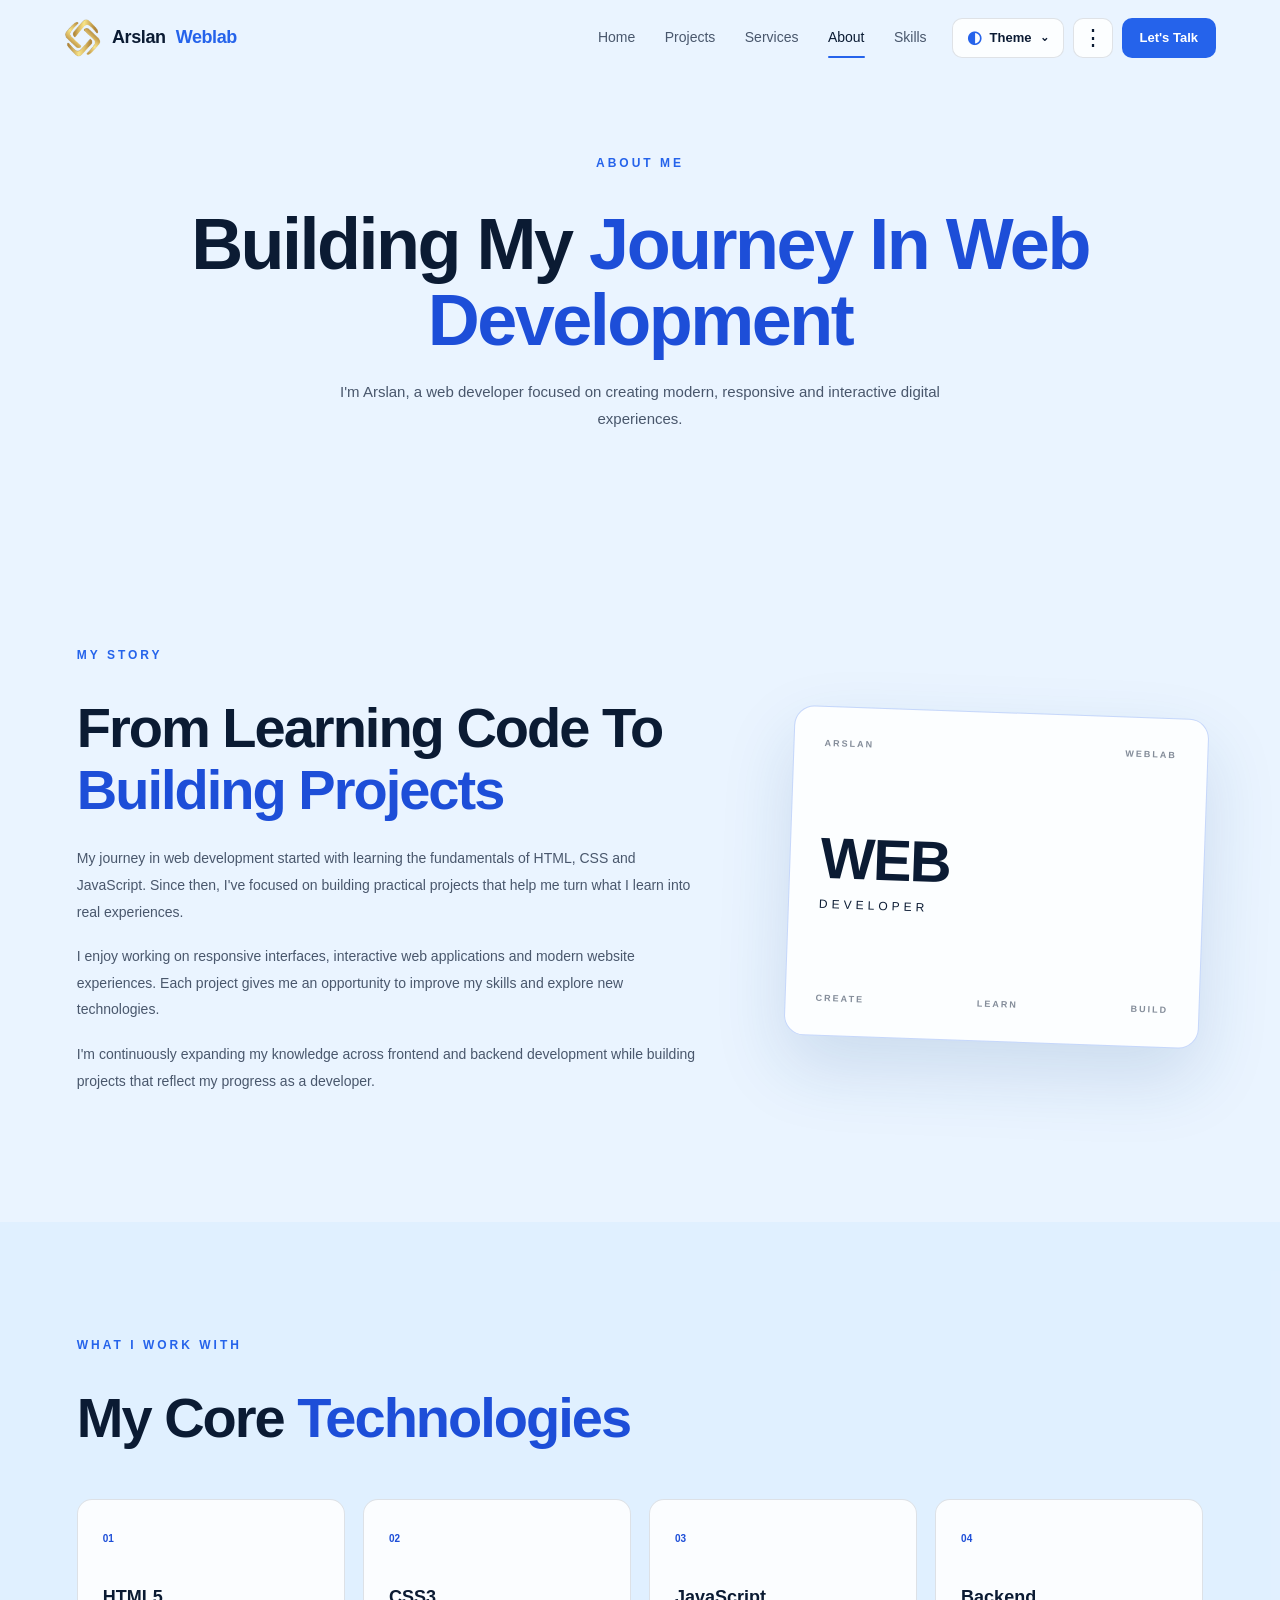
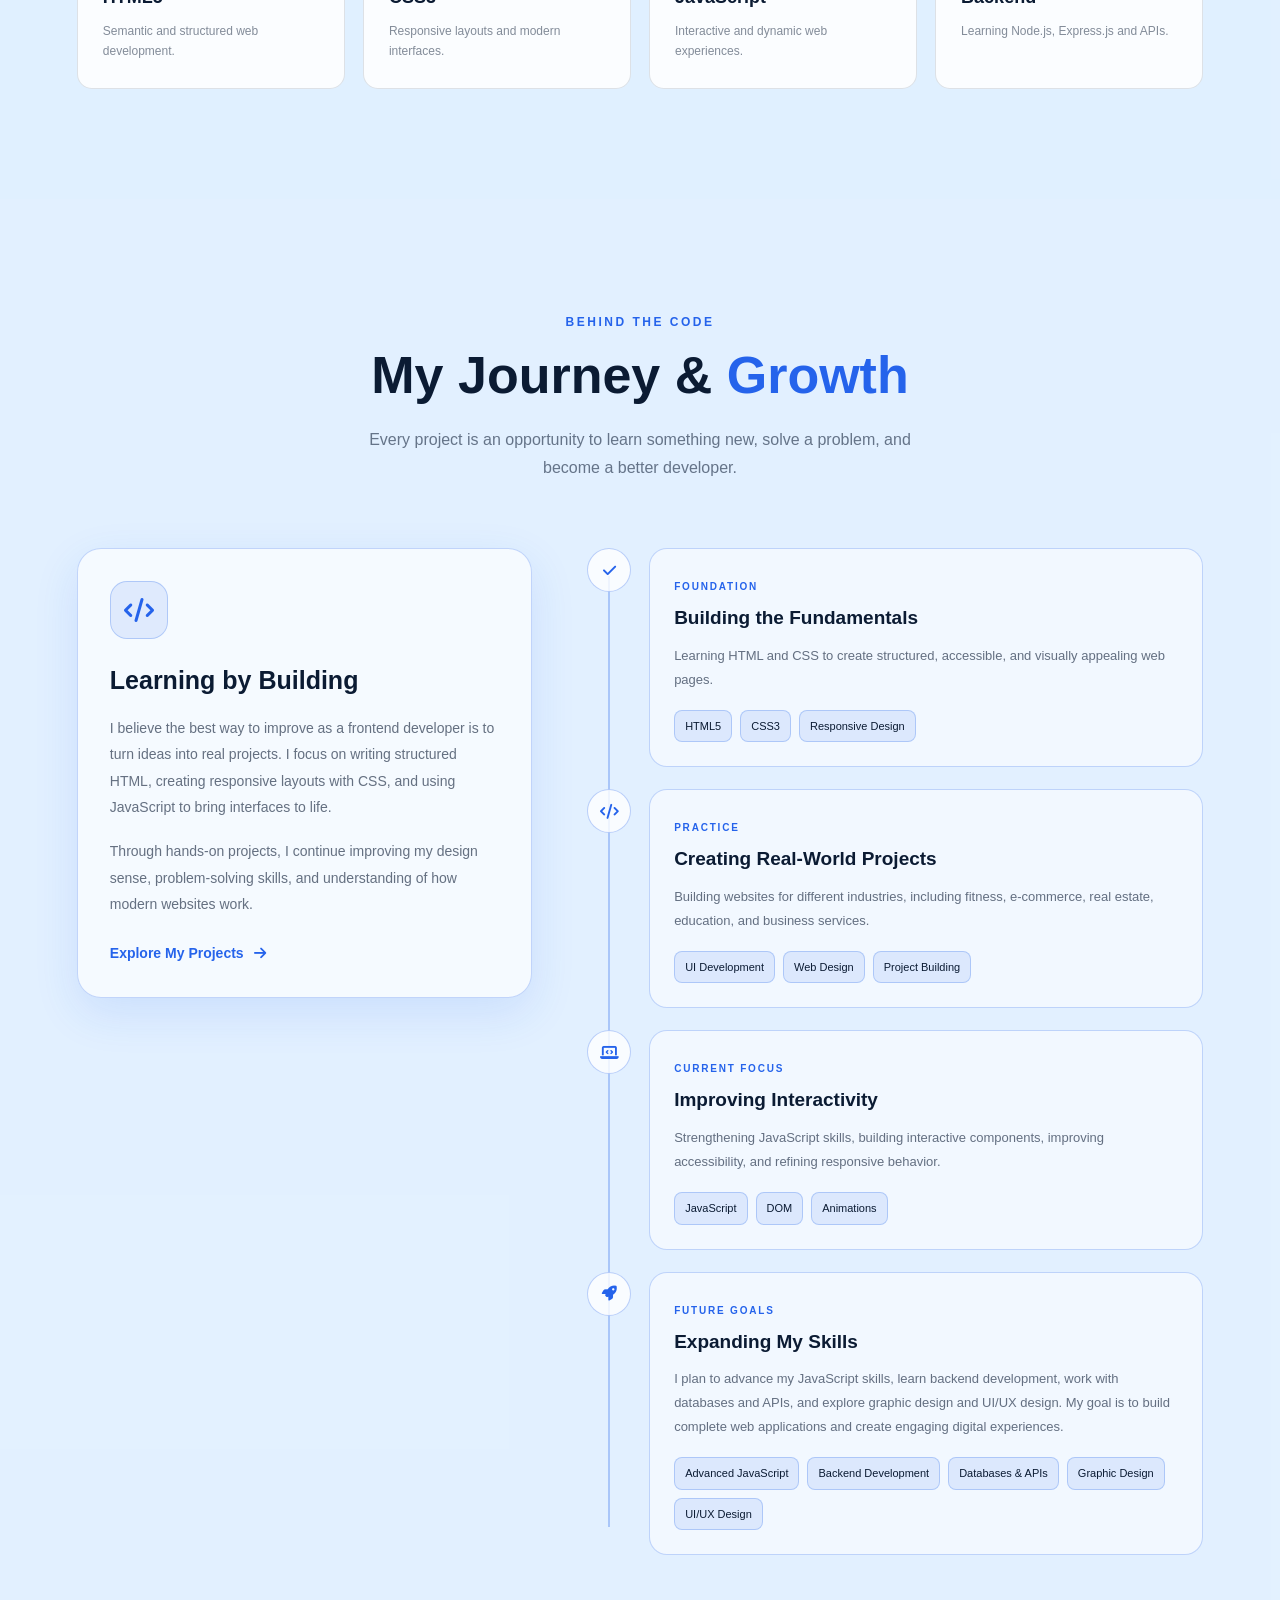
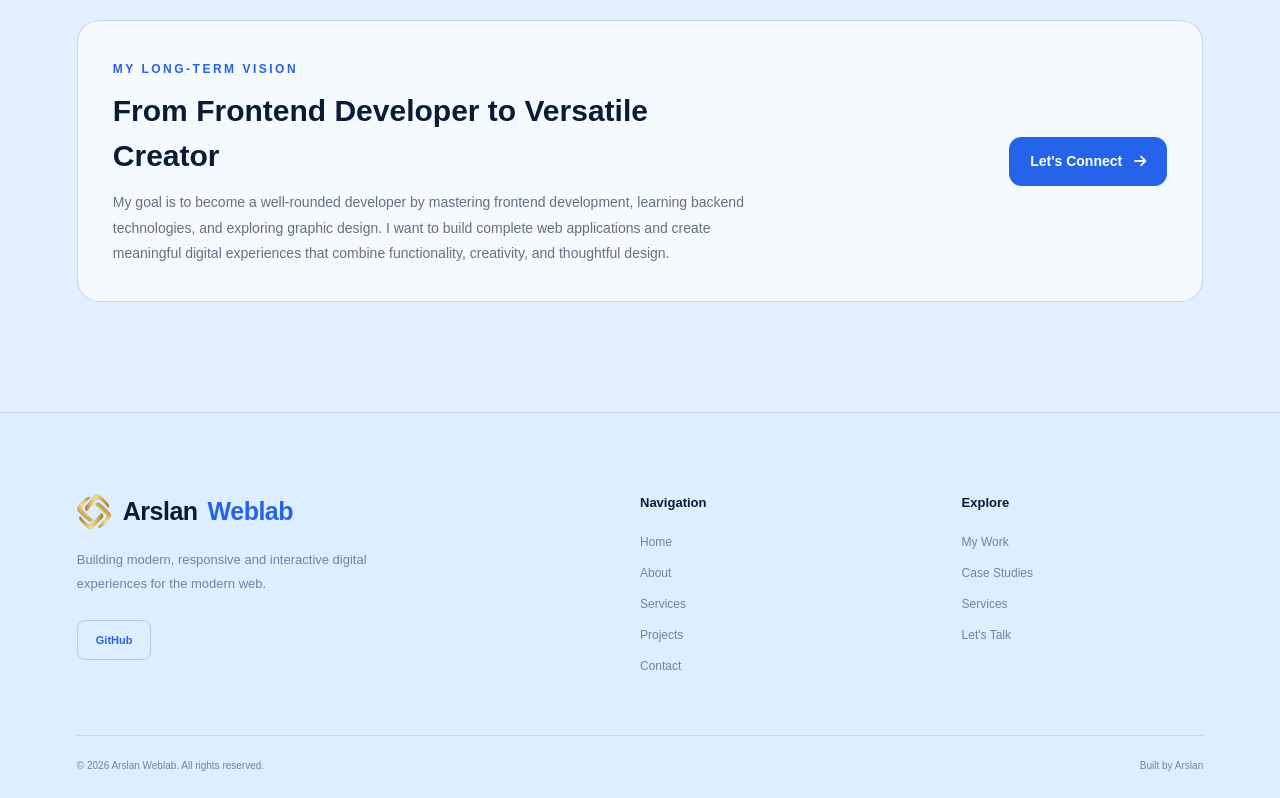
==== commit b3e974f5: "Modified logo.png to logo.webp" ====
--- a/pages/about.html
+++ b/pages/about.html
@@ -51,7 +51,7 @@
         <nav class="navbar" aria-label="Main Navigation">
 
             <a href="../index.html" class="brand">
-                <img src="../assets/logo/logo.png" alt="Arslan Weblab Logo">
+                <img src="../assets/logo/logo.webp" alt="Arslan Weblab Logo">
                 Arslan<span> Weblab</span>
             </a>
 
@@ -532,7 +532,7 @@
 
                 <div class="footer-brand">
                     <a href="../index.html" class="footer-logo">
-                        <img src="../assets/logo/logo.png" alt="Arslan Weblab Logo">
+                        <img src="../assets/logo/logo.webp" alt="Arslan Weblab Logo">
                         Arslan <span>Weblab</span>
                     </a>
 
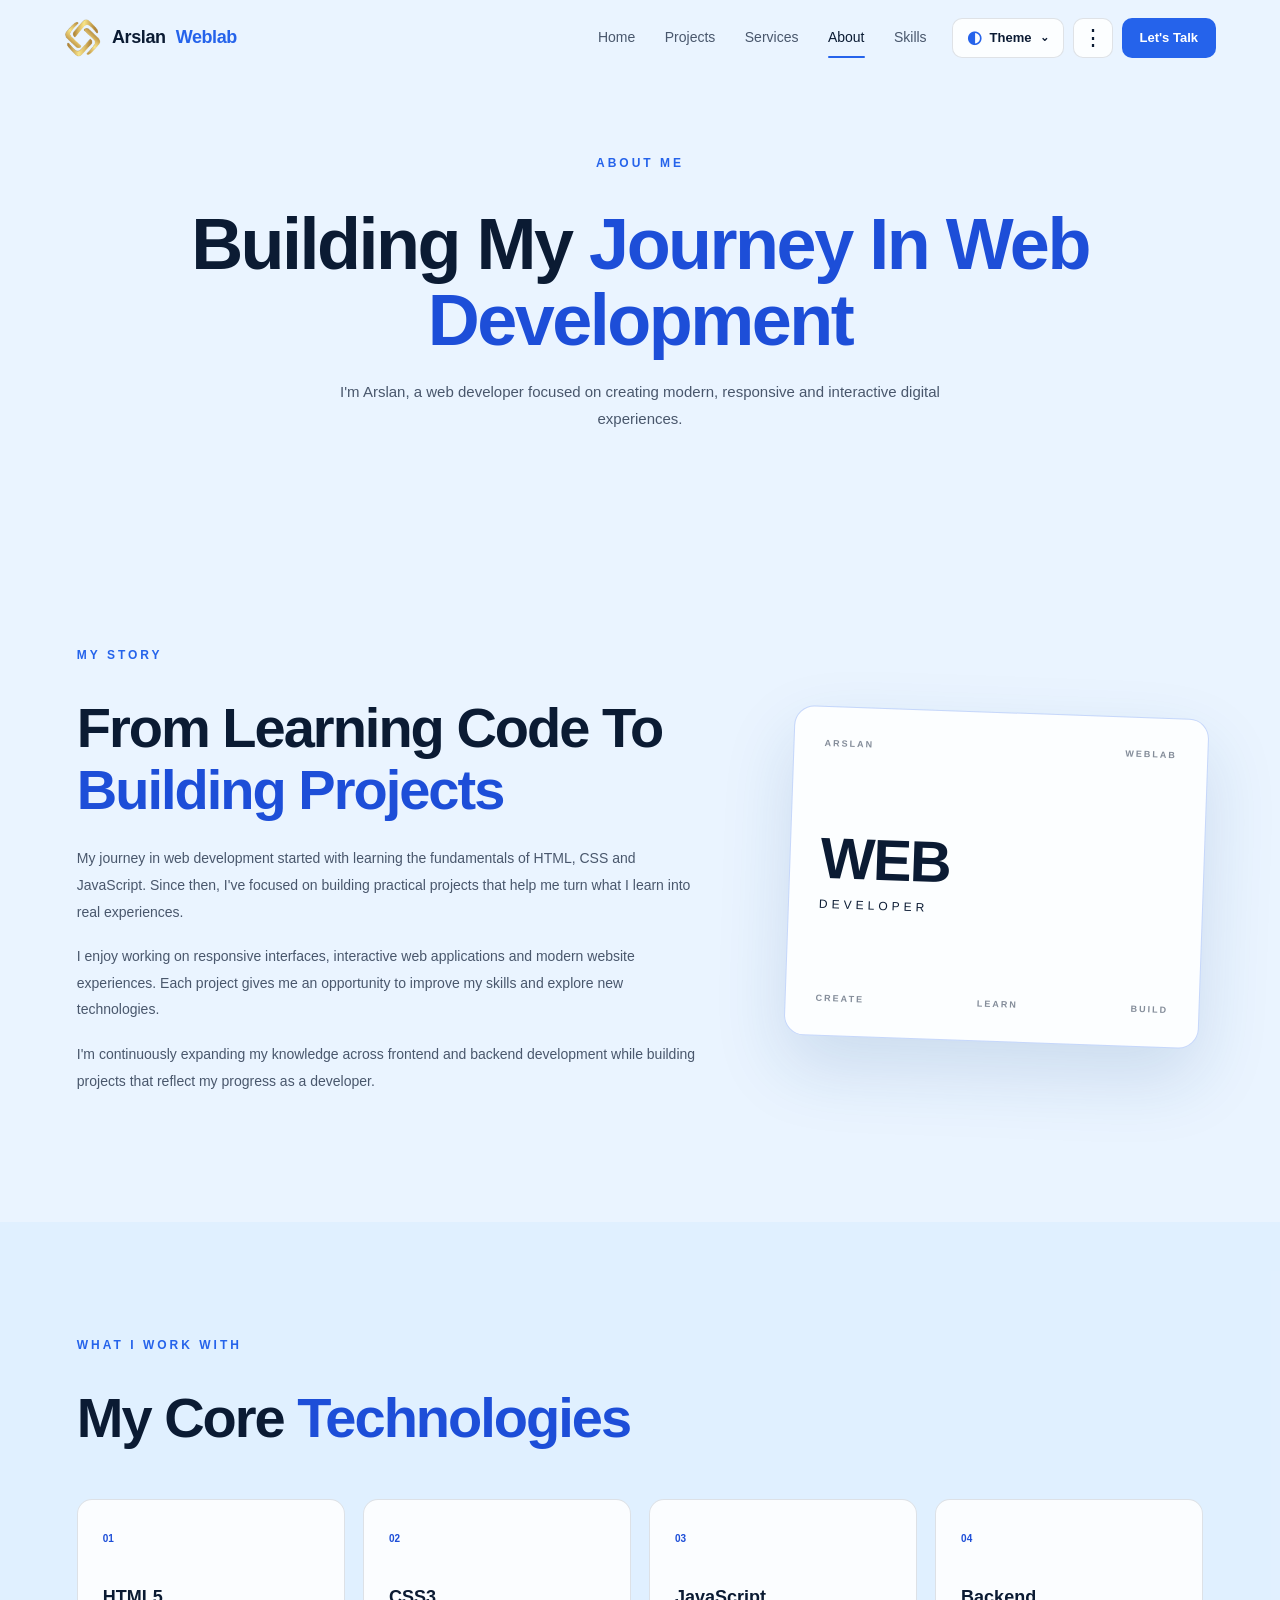
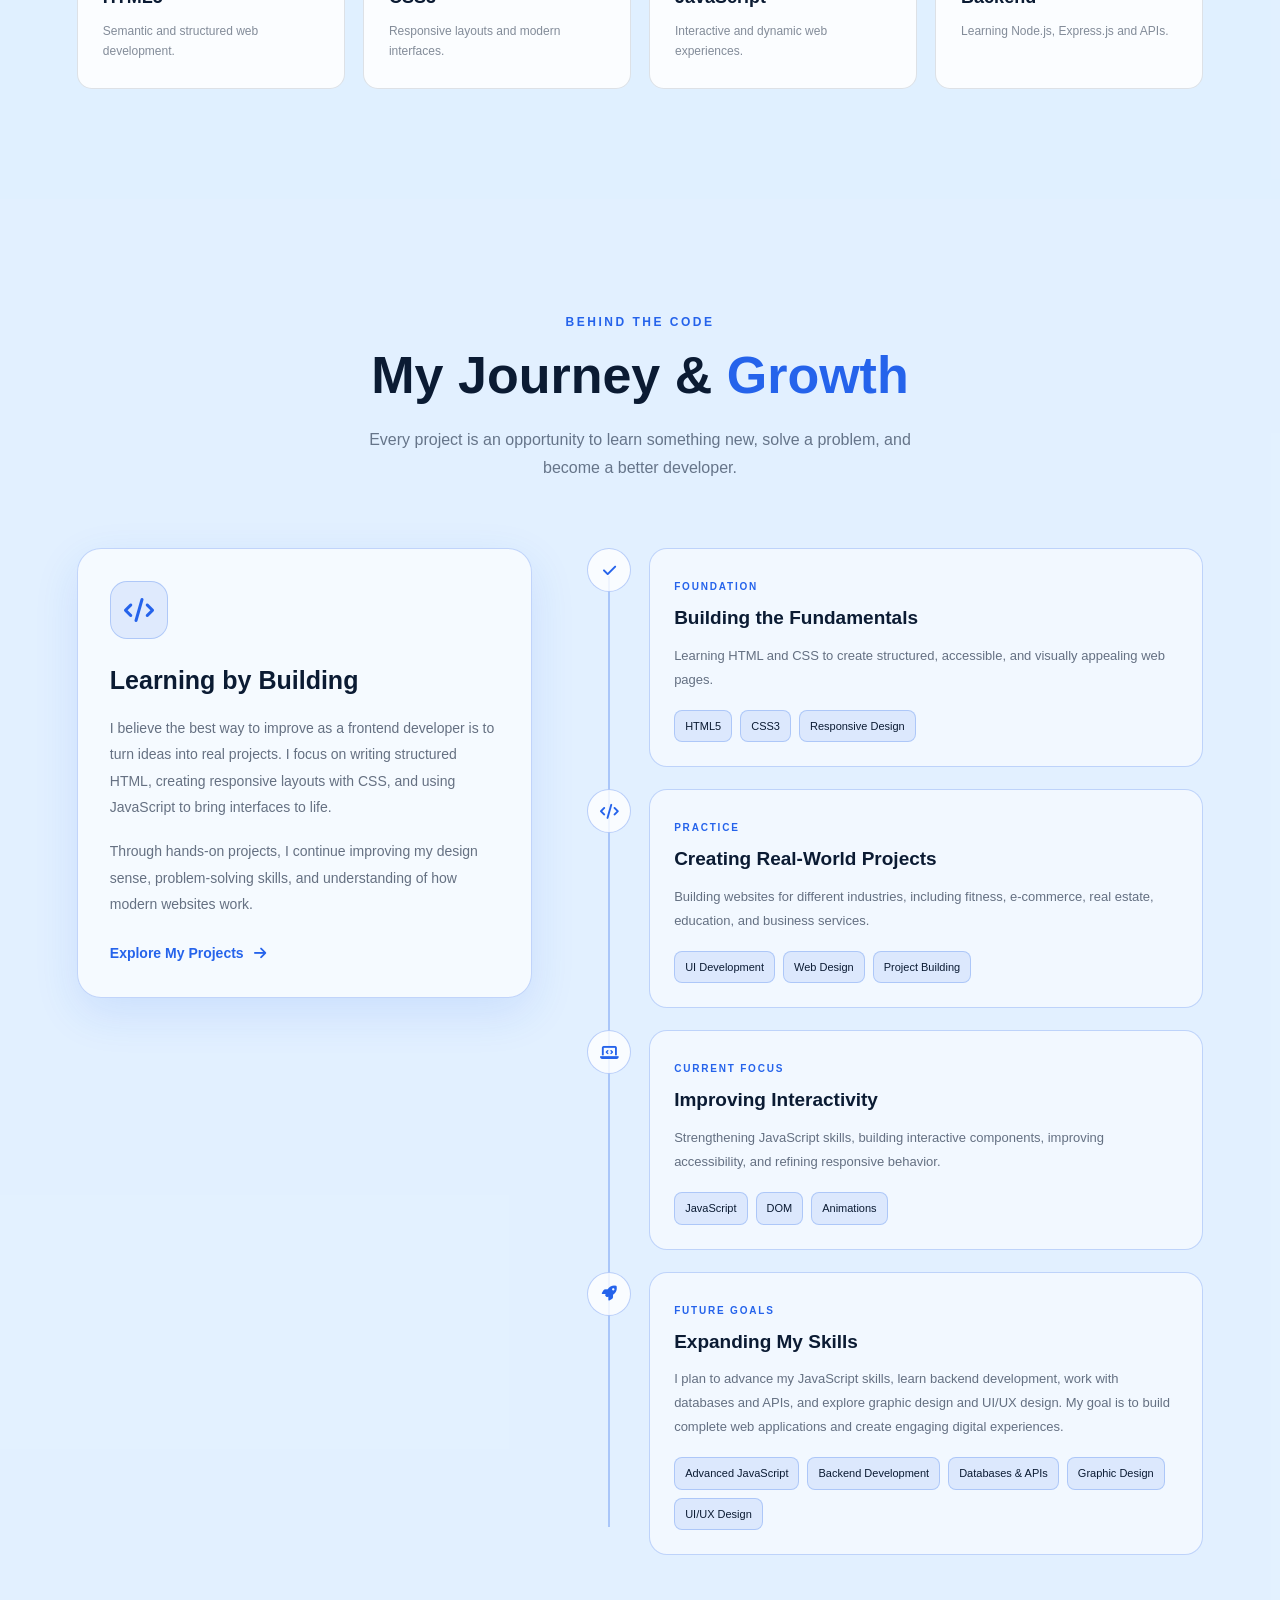
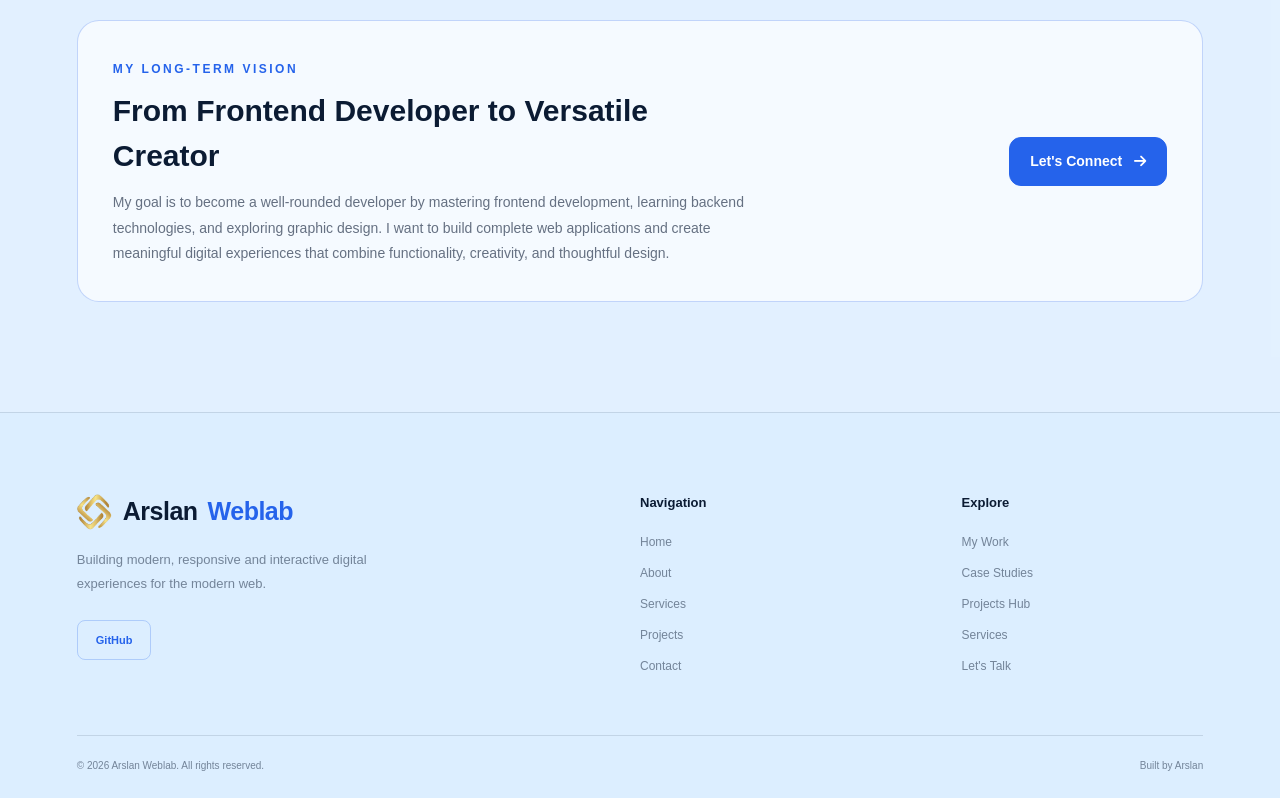
==== commit 4338b4f4: "Modified Links" ====
--- a/pages/about.html
+++ b/pages/about.html
@@ -5,6 +5,7 @@
     <meta charset="UTF-8">
     <meta name="viewport" content="width=device-width, initial-scale=1.0">
     <title>About | Arslan Weblab</title>
+    <link rel="icon" type="image/png" href="../assets/logo/logo.webp">
 
     <link rel="stylesheet" href="../css/style.css">
     <link rel="stylesheet" href="../css/components.css">
@@ -13,9 +14,15 @@
     <link rel="icon" href="../assets/logo/logo.png" type="image/png">
     <link rel="stylesheet" href="https://cdnjs.cloudflare.com/ajax/libs/font-awesome/6.7.2/css/all.min.css">
 
-    <noscript><style>#pageLoader{display:none!important;}</style></noscript>
+    <noscript>
+        <style>
+            #pageLoader {
+                display: none !important;
+            }
+        </style>
+    </noscript>
     <script>
-        (function() {
+        (function () {
             var validThemes = ["system", "dark-blue", "light-blue", "white", "multi"];
             var saved = "system";
             try {
@@ -44,7 +51,7 @@
         </div>
     </div>
 
-  
+
 
     <header class="site-header">
 
@@ -151,7 +158,7 @@
 
         <div class="mobile-menu" id="mobileMenu" aria-label="Mobile Navigation">
 
-            
+
             <div class="mobile-menu-section mobile-primary-nav">
                 <div class="mobile-section-label">Navigation</div>
                 <div class="mobile-menu-links">
@@ -163,7 +170,7 @@
                 </div>
             </div>
 
-            
+
             <div class="mobile-menu-section mobile-additional-nav">
                 <div class="mobile-section-label">More Links</div>
                 <div class="mobile-menu-links">
@@ -179,7 +186,8 @@
                         <span>Testimonials</span>
                         <span class="mobile-nav-arrow">↗</span>
                     </a>
-                    <a href="https://github.com/arslansahil850-alt" target="_blank" rel="noopener noreferrer" class="mobile-nav-link">
+                    <a href="https://github.com/arslansahil850-alt" target="_blank" rel="noopener noreferrer"
+                        class="mobile-nav-link">
                         <span>GitHub</span>
                         <span class="mobile-nav-arrow">↗</span>
                     </a>
@@ -190,7 +198,7 @@
                 </div>
             </div>
 
-            
+
             <div class="mobile-menu-section mobile-theme-section">
                 <div class="mobile-theme-wrapper">
                     <button class="mobile-theme-button" id="mobileThemeButton" type="button" aria-expanded="false"
@@ -237,7 +245,7 @@
                 </div>
             </div>
 
-            
+
             <div class="mobile-menu-section mobile-contact-section">
                 <a href="contact.html" class="mobile-cta">
                     <span>Let's Talk</span>
@@ -562,6 +570,7 @@
 
                     <a href="projects.html">My Work</a>
                     <a href="case-studies.html">Case Studies</a>
+                    <a href="https://myprojects-hub.netlify.app/" target="_blank">Projects Hub</a>
                     <a href="services.html">Services</a>
                     <a href="contact.html">Let's Talk</a>
                 </div>
@@ -576,6 +585,14 @@
         </div>
     </footer>
 
+    <!-- Back to Top Button -->
+    <button id="backToTop" class="back-to-top" aria-label="Back to top" title="Back to top">
+        <svg xmlns="http://www.w3.org/2000/svg" width="20" height="20" viewBox="0 0 24 24" fill="none"
+            stroke="currentColor" stroke-width="2.5" stroke-linecap="round" stroke-linejoin="round">
+            <polyline points="18 15 12 9 6 15"></polyline>
+        </svg>
+    </button>
+
     <script src="../js/main.js"></script>
     <script src="../js/animations.js"></script>
 
--- a/css/style.css
+++ b/css/style.css
@@ -2665,7 +2665,7 @@
 ::-webkit-scrollbar-thumb {
     background: #3a3a40;
     border-radius: 99px;
-    border: 2px solid transparent;                
+    border: 2px solid transparent;
     background-clip: padding-box;
 }
 
@@ -2675,7 +2675,7 @@
 }
 
 ::-webkit-scrollbar-thumb:active {
-    background: #d4af37;                          
+    background: #d4af37;
     background-clip: padding-box;
 }
 
@@ -2755,8 +2755,79 @@
     0% {
         transform: translateX(-100%);
     }
+
     100% {
         transform: translateX(250%);
     }
 }
 
+.back-to-top {
+    position: fixed;
+    bottom: 24px;
+    right: 24px;
+    z-index: 999;
+
+    width: 44px;
+    height: 44px;
+    border-radius: var(--radius-md, 12px);
+
+    /* Theme-integrated appearance */
+    background: var(--surface);
+    color: var(--text);
+    border: 1px solid var(--border);
+    box-shadow: 0 4px 16px var(--shadow);
+    backdrop-filter: blur(10px);
+    -webkit-backdrop-filter: blur(10px);
+
+    /* Flexbox centering for SVG icon */
+    display: flex;
+    align-items: center;
+    justify-content: center;
+
+    cursor: pointer;
+
+    /* Initial hidden state with smooth transition */
+    opacity: 0;
+    visibility: hidden;
+    transform: translateY(16px) scale(0.9);
+    transition:
+        opacity var(--transition, 0.3s ease),
+        visibility var(--transition, 0.3s ease),
+        transform var(--transition, 0.3s ease),
+        background-color var(--transition, 0.3s ease),
+        border-color var(--transition, 0.3s ease),
+        color var(--transition, 0.3s ease);
+}
+
+/* Active visible state when scrolled down */
+.back-to-top.visible {
+    opacity: 1;
+    visibility: visible;
+    transform: translateY(0) scale(1);
+}
+
+/* Hover & Focus states styled with your accent colors */
+.back-to-top:hover,
+.back-to-top:focus-visible {
+    background: var(--accent);
+    color: #ffffff;
+    border-color: var(--accent-hover);
+    transform: translateY(-3px) scale(1.05);
+    box-shadow: 0 6px 20px var(--shadow), 0 0 12px var(--accent-soft);
+    outline: none;
+}
+
+/* Active click effect */
+.back-to-top:active {
+    transform: translateY(0) scale(0.98);
+}
+
+/* Responsive adjustment for smaller mobile screens */
+@media (max-width: 640px) {
+    .back-to-top {
+        bottom: 16px;
+        right: 16px;
+        width: 40px;
+        height: 40px;
+    }
+}
